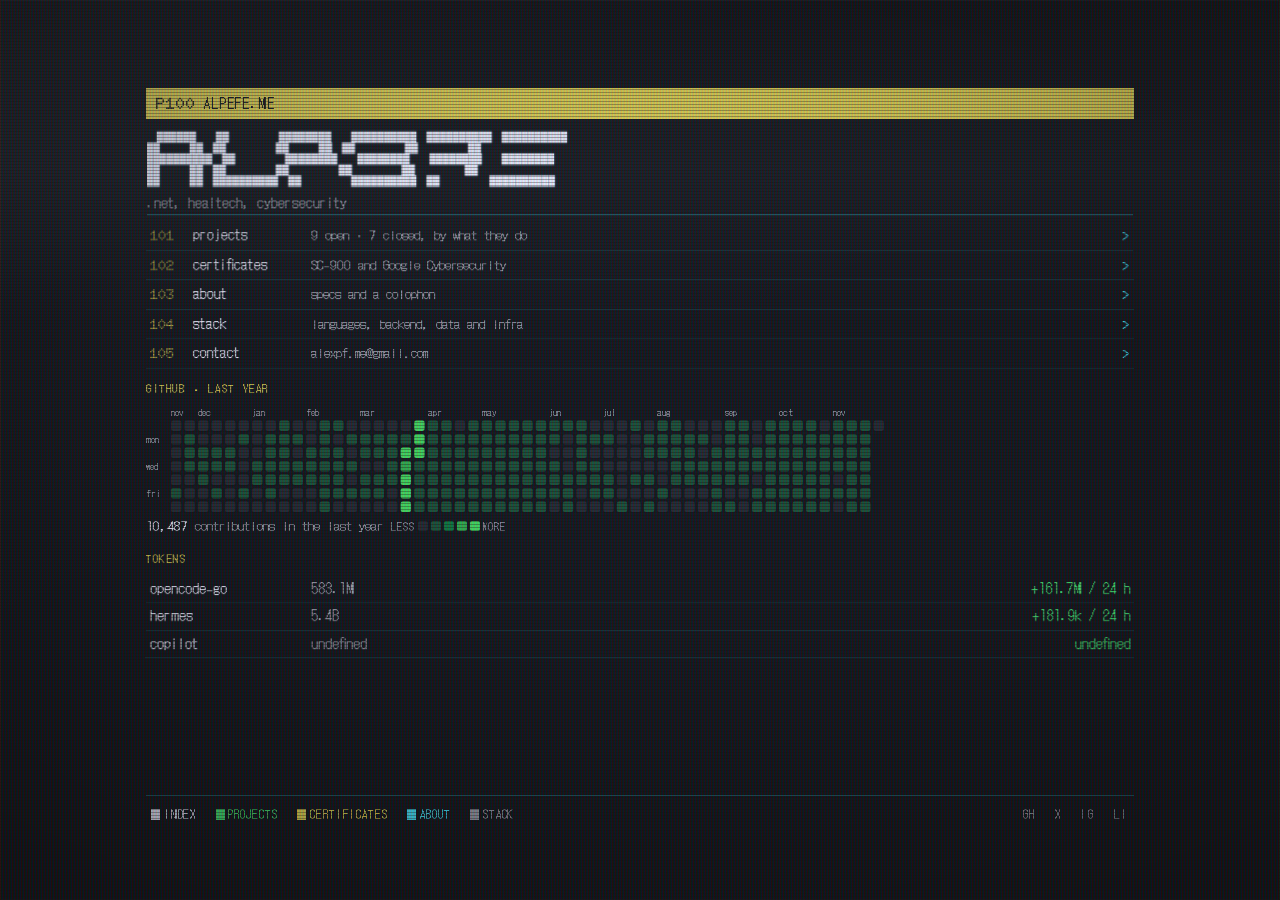
==== index.html @ 597a3659 "chore: refrescar contribuciones y fechas desde GitHub" ====
<!DOCTYPE html>
<html lang="en">
<head>
<meta charset="utf-8">
<meta name="viewport" content="width=device-width, initial-scale=1">
<title>alpefe — P100</title>
<meta name="description" content=".net, healtech, cybersecurity. Projects, certificates and contact on a teletext screen.">
<meta name="theme-color" content="#03050a">
<meta property="og:type" content="website">
<meta property="og:title" content="alpefe — Internet Person">
<meta property="og:description" content=".net, healtech, cybersecurity">
<meta property="og:url" content="https://alpefe.me/">
<link rel="canonical" href="https://alpefe.me/">
<link rel="icon" type="image/gif" href="favicon.gif">
<link rel="stylesheet" href="assets/site.css?v=8">
</head>
<body>
<a class="skip" href="#contenido">skip to content</a>

<!-- El cristal se comba de verdad: mapa de desplazamiento radial sobre la señal -->
<div class="tube">
  <div class="glass">
    <div class="warp">
      <div class="screen">
        <main class="tt" id="contenido">

          <h1 class="vh">alpefe — internet person</h1>

          <div class="tt-bar">
            <span class="pg">P100</span>
            <span class="nm">alpefe.me</span>
          </div>

          <div class="sig">
          <div class="tt-body">

            <pre class="logo" aria-label="alpefe" translate="no">  ██████    ██          ████████    ██████████  ██████████  ██████████
██      ██  ██          ██      ██  ██          ██          ██        
██████████  ██          ████████    ████████    ████████    ████████  
██      ██  ██          ██          ██          ██          ██        
██      ██  ██████████  ██          ██████████  ██          ██████████</pre>

            <p class="claim">.net, healtech, cybersecurity</p>

            <hr class="rule">

            <nav class="rows" aria-label="Site sections">
              <a class="row" href="projects/index.html">
                <span class="k">101</span><span class="n">projects</span>
                <span class="d">9 open · 7 closed, by what they do</span><span class="go">&gt;</span>
              </a>
              <a class="row" href="certs/index.html">
                <span class="k">102</span><span class="n">certificates</span>
                <span class="d">SC-900 and Google Cybersecurity</span><span class="go">&gt;</span>
              </a>
              <a class="row" href="about/index.html">
                <span class="k">103</span><span class="n">about</span>
                <span class="d">specs and a colophon</span><span class="go">&gt;</span>
              </a>
              <a class="row" href="stack/index.html">
                <span class="k">104</span><span class="n">stack</span>
                <span class="d">languages, backend, data and infra</span><span class="go">&gt;</span>
              </a>
              <a class="row" href="mailto:alexpf.me@gmail.com">
                <span class="k">105</span><span class="n">contact</span>
                <span class="d">alexpf.me@gmail.com</span><span class="go">&gt;</span>
              </a>
            </nav>

            <p class="tag">github · last year</p>
            <div class="contribs">
<!-- contribs:start -->
<svg viewBox="0 0 710 102" role="img" aria-label="10,487 contributions on GitHub in the last year">
<text class="m" x="24" y="10">nov</text>
<text class="m" x="50" y="10">dec</text>
<text class="m" x="102" y="10">jan</text>
<text class="m" x="154" y="10">feb</text>
<text class="m" x="206" y="10">mar</text>
<text class="m" x="271" y="10">apr</text>
<text class="m" x="323" y="10">may</text>
<text class="m" x="388" y="10">jun</text>
<text class="m" x="440" y="10">jul</text>
<text class="m" x="492" y="10">aug</text>
<text class="m" x="557" y="10">sep</text>
<text class="m" x="609" y="10">oct</text>
<text class="m" x="661" y="10">nov</text>
<text class="d" x="0" y="36">mon</text>
<text class="d" x="0" y="62">wed</text>
<text class="d" x="0" y="88">fri</text>
<rect x="24" y="14" width="10" height="10" rx="2" fill="#161b22"><title>nov 23, 2025: 0 contributions</title></rect>
<rect x="37" y="14" width="10" height="10" rx="2" fill="#161b22"><title>nov 30, 2025: 0 contributions</title></rect>
<rect x="50" y="14" width="10" height="10" rx="2" fill="#161b22"><title>dec 7, 2025: 0 contributions</title></rect>
<rect x="63" y="14" width="10" height="10" rx="2" fill="#161b22"><title>dec 14, 2025: 0 contributions</title></rect>
<rect x="76" y="14" width="10" height="10" rx="2" fill="#161b22"><title>dec 21, 2025: 0 contributions</title></rect>
<rect x="89" y="14" width="10" height="10" rx="2" fill="#161b22"><title>dec 28, 2025: 0 contributions</title></rect>
<rect x="102" y="14" width="10" height="10" rx="2" fill="#161b22"><title>jan 4, 2026: 0 contributions</title></rect>
<rect x="115" y="14" width="10" height="10" rx="2" fill="#161b22"><title>jan 11, 2026: 0 contributions</title></rect>
<rect x="128" y="14" width="10" height="10" rx="2" fill="#0e4429"><title>jan 18, 2026: 1 contribution</title></rect>
<rect x="141" y="14" width="10" height="10" rx="2" fill="#161b22"><title>jan 25, 2026: 0 contributions</title></rect>
<rect x="154" y="14" width="10" height="10" rx="2" fill="#161b22"><title>feb 1, 2026: 0 contributions</title></rect>
<rect x="167" y="14" width="10" height="10" rx="2" fill="#0e4429"><title>feb 8, 2026: 5 contributions</title></rect>
<rect x="180" y="14" width="10" height="10" rx="2" fill="#0e4429"><title>feb 15, 2026: 8 contributions</title></rect>
<rect x="193" y="14" width="10" height="10" rx="2" fill="#161b22"><title>feb 22, 2026: 0 contributions</title></rect>
<rect x="206" y="14" width="10" height="10" rx="2" fill="#161b22"><title>mar 1, 2026: 0 contributions</title></rect>
<rect x="219" y="14" width="10" height="10" rx="2" fill="#161b22"><title>mar 8, 2026: 0 contributions</title></rect>
<rect x="232" y="14" width="10" height="10" rx="2" fill="#161b22"><title>mar 15, 2026: 0 contributions</title></rect>
<rect x="245" y="14" width="10" height="10" rx="2" fill="#161b22"><title>mar 22, 2026: 0 contributions</title></rect>
<rect x="258" y="14" width="10" height="10" rx="2" fill="#39d353"><title>mar 29, 2026: 1,101 contributions</title></rect>
<rect x="271" y="14" width="10" height="10" rx="2" fill="#0e4429"><title>apr 5, 2026: 13 contributions</title></rect>
<rect x="284" y="14" width="10" height="10" rx="2" fill="#0e4429"><title>apr 12, 2026: 13 contributions</title></rect>
<rect x="297" y="14" width="10" height="10" rx="2" fill="#161b22"><title>apr 19, 2026: 0 contributions</title></rect>
<rect x="310" y="14" width="10" height="10" rx="2" fill="#0e4429"><title>apr 26, 2026: 13 contributions</title></rect>
<rect x="323" y="14" width="10" height="10" rx="2" fill="#0e4429"><title>may 3, 2026: 13 contributions</title></rect>
<rect x="336" y="14" width="10" height="10" rx="2" fill="#0e4429"><title>may 10, 2026: 13 contributions</title></rect>
<rect x="349" y="14" width="10" height="10" rx="2" fill="#0e4429"><title>may 17, 2026: 16 contributions</title></rect>
<rect x="362" y="14" width="10" height="10" rx="2" fill="#0e4429"><title>may 24, 2026: 12 contributions</title></rect>
<rect x="375" y="14" width="10" height="10" rx="2" fill="#0e4429"><title>may 31, 2026: 13 contributions</title></rect>
<rect x="388" y="14" width="10" height="10" rx="2" fill="#0e4429"><title>jun 7, 2026: 12 contributions</title></rect>
<rect x="401" y="14" width="10" height="10" rx="2" fill="#0e4429"><title>jun 14, 2026: 6 contributions</title></rect>
<rect x="414" y="14" width="10" height="10" rx="2" fill="#0e4429"><title>jun 21, 2026: 17 contributions</title></rect>
<rect x="427" y="14" width="10" height="10" rx="2" fill="#161b22"><title>jun 28, 2026: 0 contributions</title></rect>
<rect x="440" y="14" width="10" height="10" rx="2" fill="#161b22"><title>jul 5, 2026: 0 contributions</title></rect>
<rect x="453" y="14" width="10" height="10" rx="2" fill="#161b22"><title>jul 12, 2026: 0 contributions</title></rect>
<rect x="466" y="14" width="10" height="10" rx="2" fill="#0e4429"><title>jul 19, 2026: 3 contributions</title></rect>
<rect x="479" y="14" width="10" height="10" rx="2" fill="#161b22"><title>jul 26, 2026: 0 contributions</title></rect>
<rect x="492" y="14" width="10" height="10" rx="2" fill="#0e4429"><title>aug 2, 2026: 2 contributions</title></rect>
<rect x="505" y="14" width="10" height="10" rx="2" fill="#0e4429"><title>aug 9, 2026: 2 contributions</title></rect>
<rect x="518" y="14" width="10" height="10" rx="2" fill="#161b22"><title>aug 16, 2026: 0 contributions</title></rect>
<rect x="531" y="14" width="10" height="10" rx="2" fill="#161b22"><title>aug 23, 2026: 0 contributions</title></rect>
<rect x="544" y="14" width="10" height="10" rx="2" fill="#161b22"><title>aug 30, 2026: 0 contributions</title></rect>
<rect x="557" y="14" width="10" height="10" rx="2" fill="#0e4429"><title>sep 6, 2026: 17 contributions</title></rect>
<rect x="570" y="14" width="10" height="10" rx="2" fill="#0e4429"><title>sep 13, 2026: 1 contribution</title></rect>
<rect x="583" y="14" width="10" height="10" rx="2" fill="#161b22"><title>sep 20, 2026: 0 contributions</title></rect>
<rect x="596" y="14" width="10" height="10" rx="2" fill="#0e4429"><title>sep 27, 2026: 4 contributions</title></rect>
<rect x="609" y="14" width="10" height="10" rx="2" fill="#0e4429"><title>oct 4, 2026: 11 contributions</title></rect>
<rect x="622" y="14" width="10" height="10" rx="2" fill="#0e4429"><title>oct 11, 2026: 2 contributions</title></rect>
<rect x="635" y="14" width="10" height="10" rx="2" fill="#0e4429"><title>oct 18, 2026: 11 contributions</title></rect>
<rect x="648" y="14" width="10" height="10" rx="2" fill="#161b22"><title>oct 25, 2026: 0 contributions</title></rect>
<rect x="661" y="14" width="10" height="10" rx="2" fill="#0e4429"><title>nov 1, 2026: 8 contributions</title></rect>
<rect x="674" y="14" width="10" height="10" rx="2" fill="#0e4429"><title>nov 8, 2026: 2 contributions</title></rect>
<rect x="687" y="14" width="10" height="10" rx="2" fill="#0e4429"><title>nov 15, 2026: 36 contributions</title></rect>
<rect x="700" y="14" width="10" height="10" rx="2" fill="#161b22"><title>nov 22, 2026: 0 contributions</title></rect>
<rect x="24" y="27" width="10" height="10" rx="2" fill="#161b22"><title>nov 24, 2025: 0 contributions</title></rect>
<rect x="37" y="27" width="10" height="10" rx="2" fill="#0e4429"><title>dec 1, 2025: 6 contributions</title></rect>
<rect x="50" y="27" width="10" height="10" rx="2" fill="#161b22"><title>dec 8, 2025: 0 contributions</title></rect>
<rect x="63" y="27" width="10" height="10" rx="2" fill="#161b22"><title>dec 15, 2025: 0 contributions</title></rect>
<rect x="76" y="27" width="10" height="10" rx="2" fill="#161b22"><title>dec 22, 2025: 0 contributions</title></rect>
<rect x="89" y="27" width="10" height="10" rx="2" fill="#0e4429"><title>dec 29, 2025: 2 contributions</title></rect>
<rect x="102" y="27" width="10" height="10" rx="2" fill="#161b22"><title>jan 5, 2026: 0 contributions</title></rect>
<rect x="115" y="27" width="10" height="10" rx="2" fill="#0e4429"><title>jan 12, 2026: 3 contributions</title></rect>
<rect x="128" y="27" width="10" height="10" rx="2" fill="#0e4429"><title>jan 19, 2026: 2 contributions</title></rect>
<rect x="141" y="27" width="10" height="10" rx="2" fill="#0e4429"><title>jan 26, 2026: 3 contributions</title></rect>
<rect x="154" y="27" width="10" height="10" rx="2" fill="#161b22"><title>feb 2, 2026: 0 contributions</title></rect>
<rect x="167" y="27" width="10" height="10" rx="2" fill="#0e4429"><title>feb 9, 2026: 14 contributions</title></rect>
<rect x="180" y="27" width="10" height="10" rx="2" fill="#161b22"><title>feb 16, 2026: 0 contributions</title></rect>
<rect x="193" y="27" width="10" height="10" rx="2" fill="#0e4429"><title>feb 23, 2026: 8 contributions</title></rect>
<rect x="206" y="27" width="10" height="10" rx="2" fill="#0e4429"><title>mar 2, 2026: 3 contributions</title></rect>
<rect x="219" y="27" width="10" height="10" rx="2" fill="#0e4429"><title>mar 9, 2026: 3 contributions</title></rect>
<rect x="232" y="27" width="10" height="10" rx="2" fill="#0e4429"><title>mar 16, 2026: 1 contribution</title></rect>
<rect x="245" y="27" width="10" height="10" rx="2" fill="#0e4429"><title>mar 23, 2026: 20 contributions</title></rect>
<rect x="258" y="27" width="10" height="10" rx="2" fill="#39d353"><title>mar 30, 2026: 1,063 contributions</title></rect>
<rect x="271" y="27" width="10" height="10" rx="2" fill="#0e4429"><title>apr 6, 2026: 12 contributions</title></rect>
<rect x="284" y="27" width="10" height="10" rx="2" fill="#0e4429"><title>apr 13, 2026: 20 contributions</title></rect>
<rect x="297" y="27" width="10" height="10" rx="2" fill="#0e4429"><title>apr 20, 2026: 19 contributions</title></rect>
<rect x="310" y="27" width="10" height="10" rx="2" fill="#0e4429"><title>apr 27, 2026: 18 contributions</title></rect>
<rect x="323" y="27" width="10" height="10" rx="2" fill="#0e4429"><title>may 4, 2026: 27 contributions</title></rect>
<rect x="336" y="27" width="10" height="10" rx="2" fill="#0e4429"><title>may 11, 2026: 15 contributions</title></rect>
<rect x="349" y="27" width="10" height="10" rx="2" fill="#0e4429"><title>may 18, 2026: 24 contributions</title></rect>
<rect x="362" y="27" width="10" height="10" rx="2" fill="#0e4429"><title>may 25, 2026: 17 contributions</title></rect>
<rect x="375" y="27" width="10" height="10" rx="2" fill="#0e4429"><title>jun 1, 2026: 17 contributions</title></rect>
<rect x="388" y="27" width="10" height="10" rx="2" fill="#0e4429"><title>jun 8, 2026: 13 contributions</title></rect>
<rect x="401" y="27" width="10" height="10" rx="2" fill="#161b22"><title>jun 15, 2026: 0 contributions</title></rect>
<rect x="414" y="27" width="10" height="10" rx="2" fill="#0e4429"><title>jun 22, 2026: 19 contributions</title></rect>
<rect x="427" y="27" width="10" height="10" rx="2" fill="#0e4429"><title>jun 29, 2026: 3 contributions</title></rect>
<rect x="440" y="27" width="10" height="10" rx="2" fill="#0e4429"><title>jul 6, 2026: 1 contribution</title></rect>
<rect x="453" y="27" width="10" height="10" rx="2" fill="#161b22"><title>jul 13, 2026: 0 contributions</title></rect>
<rect x="466" y="27" width="10" height="10" rx="2" fill="#161b22"><title>jul 20, 2026: 0 contributions</title></rect>
<rect x="479" y="27" width="10" height="10" rx="2" fill="#0e4429"><title>jul 27, 2026: 2 contributions</title></rect>
<rect x="492" y="27" width="10" height="10" rx="2" fill="#0e4429"><title>aug 3, 2026: 6 contributions</title></rect>
<rect x="505" y="27" width="10" height="10" rx="2" fill="#0e4429"><title>aug 10, 2026: 10 contributions</title></rect>
<rect x="518" y="27" width="10" height="10" rx="2" fill="#0e4429"><title>aug 17, 2026: 2 contributions</title></rect>
<rect x="531" y="27" width="10" height="10" rx="2" fill="#0e4429"><title>aug 24, 2026: 9 contributions</title></rect>
<rect x="544" y="27" width="10" height="10" rx="2" fill="#161b22"><title>aug 31, 2026: 0 contributions</title></rect>
<rect x="557" y="27" width="10" height="10" rx="2" fill="#0e4429"><title>sep 7, 2026: 10 contributions</title></rect>
<rect x="570" y="27" width="10" height="10" rx="2" fill="#0e4429"><title>sep 14, 2026: 35 contributions</title></rect>
<rect x="583" y="27" width="10" height="10" rx="2" fill="#161b22"><title>sep 21, 2026: 0 contributions</title></rect>
<rect x="596" y="27" width="10" height="10" rx="2" fill="#0e4429"><title>sep 28, 2026: 15 contributions</title></rect>
<rect x="609" y="27" width="10" height="10" rx="2" fill="#0e4429"><title>oct 5, 2026: 27 contributions</title></rect>
<rect x="622" y="27" width="10" height="10" rx="2" fill="#0e4429"><title>oct 12, 2026: 1 contribution</title></rect>
<rect x="635" y="27" width="10" height="10" rx="2" fill="#0e4429"><title>oct 19, 2026: 31 contributions</title></rect>
<rect x="648" y="27" width="10" height="10" rx="2" fill="#0e4429"><title>oct 26, 2026: 12 contributions</title></rect>
<rect x="661" y="27" width="10" height="10" rx="2" fill="#0e4429"><title>nov 2, 2026: 24 contributions</title></rect>
<rect x="674" y="27" width="10" height="10" rx="2" fill="#0e4429"><title>nov 9, 2026: 16 contributions</title></rect>
<rect x="687" y="27" width="10" height="10" rx="2" fill="#0e4429"><title>nov 16, 2026: 15 contributions</title></rect>
<rect x="24" y="40" width="10" height="10" rx="2" fill="#161b22"><title>nov 25, 2025: 0 contributions</title></rect>
<rect x="37" y="40" width="10" height="10" rx="2" fill="#0e4429"><title>dec 2, 2025: 2 contributions</title></rect>
<rect x="50" y="40" width="10" height="10" rx="2" fill="#0e4429"><title>dec 9, 2025: 15 contributions</title></rect>
<rect x="63" y="40" width="10" height="10" rx="2" fill="#0e4429"><title>dec 16, 2025: 2 contributions</title></rect>
<rect x="76" y="40" width="10" height="10" rx="2" fill="#0e4429"><title>dec 23, 2025: 1 contribution</title></rect>
<rect x="89" y="40" width="10" height="10" rx="2" fill="#161b22"><title>dec 30, 2025: 0 contributions</title></rect>
<rect x="102" y="40" width="10" height="10" rx="2" fill="#161b22"><title>jan 6, 2026: 0 contributions</title></rect>
<rect x="115" y="40" width="10" height="10" rx="2" fill="#0e4429"><title>jan 13, 2026: 5 contributions</title></rect>
<rect x="128" y="40" width="10" height="10" rx="2" fill="#0e4429"><title>jan 20, 2026: 4 contributions</title></rect>
<rect x="141" y="40" width="10" height="10" rx="2" fill="#161b22"><title>jan 27, 2026: 0 contributions</title></rect>
<rect x="154" y="40" width="10" height="10" rx="2" fill="#0e4429"><title>feb 3, 2026: 2 contributions</title></rect>
<rect x="167" y="40" width="10" height="10" rx="2" fill="#0e4429"><title>feb 10, 2026: 5 contributions</title></rect>
<rect x="180" y="40" width="10" height="10" rx="2" fill="#0e4429"><title>feb 17, 2026: 5 contributions</title></rect>
<rect x="193" y="40" width="10" height="10" rx="2" fill="#161b22"><title>feb 24, 2026: 0 contributions</title></rect>
<rect x="206" y="40" width="10" height="10" rx="2" fill="#0e4429"><title>mar 3, 2026: 3 contributions</title></rect>
<rect x="219" y="40" width="10" height="10" rx="2" fill="#0e4429"><title>mar 10, 2026: 9 contributions</title></rect>
<rect x="232" y="40" width="10" height="10" rx="2" fill="#0e4429"><title>mar 17, 2026: 16 contributions</title></rect>
<rect x="245" y="40" width="10" height="10" rx="2" fill="#39d353"><title>mar 24, 2026: 995 contributions</title></rect>
<rect x="258" y="40" width="10" height="10" rx="2" fill="#39d353"><title>mar 31, 2026: 866 contributions</title></rect>
<rect x="271" y="40" width="10" height="10" rx="2" fill="#0e4429"><title>apr 7, 2026: 5 contributions</title></rect>
<rect x="284" y="40" width="10" height="10" rx="2" fill="#0e4429"><title>apr 14, 2026: 13 contributions</title></rect>
<rect x="297" y="40" width="10" height="10" rx="2" fill="#0e4429"><title>apr 21, 2026: 30 contributions</title></rect>
<rect x="310" y="40" width="10" height="10" rx="2" fill="#0e4429"><title>apr 28, 2026: 26 contributions</title></rect>
<rect x="323" y="40" width="10" height="10" rx="2" fill="#0e4429"><title>may 5, 2026: 13 contributions</title></rect>
<rect x="336" y="40" width="10" height="10" rx="2" fill="#0e4429"><title>may 12, 2026: 13 contributions</title></rect>
<rect x="349" y="40" width="10" height="10" rx="2" fill="#0e4429"><title>may 19, 2026: 17 contributions</title></rect>
<rect x="362" y="40" width="10" height="10" rx="2" fill="#0e4429"><title>may 26, 2026: 15 contributions</title></rect>
<rect x="375" y="40" width="10" height="10" rx="2" fill="#0e4429"><title>jun 2, 2026: 12 contributions</title></rect>
<rect x="388" y="40" width="10" height="10" rx="2" fill="#161b22"><title>jun 9, 2026: 0 contributions</title></rect>
<rect x="401" y="40" width="10" height="10" rx="2" fill="#161b22"><title>jun 16, 2026: 0 contributions</title></rect>
<rect x="414" y="40" width="10" height="10" rx="2" fill="#0e4429"><title>jun 23, 2026: 44 contributions</title></rect>
<rect x="427" y="40" width="10" height="10" rx="2" fill="#161b22"><title>jun 30, 2026: 0 contributions</title></rect>
<rect x="440" y="40" width="10" height="10" rx="2" fill="#161b22"><title>jul 7, 2026: 0 contributions</title></rect>
<rect x="453" y="40" width="10" height="10" rx="2" fill="#161b22"><title>jul 14, 2026: 0 contributions</title></rect>
<rect x="466" y="40" width="10" height="10" rx="2" fill="#161b22"><title>jul 21, 2026: 0 contributions</title></rect>
<rect x="479" y="40" width="10" height="10" rx="2" fill="#0e4429"><title>jul 28, 2026: 4 contributions</title></rect>
<rect x="492" y="40" width="10" height="10" rx="2" fill="#0e4429"><title>aug 4, 2026: 8 contributions</title></rect>
<rect x="505" y="40" width="10" height="10" rx="2" fill="#0e4429"><title>aug 11, 2026: 2 contributions</title></rect>
<rect x="518" y="40" width="10" height="10" rx="2" fill="#0e4429"><title>aug 18, 2026: 1 contribution</title></rect>
<rect x="531" y="40" width="10" height="10" rx="2" fill="#161b22"><title>aug 25, 2026: 0 contributions</title></rect>
<rect x="544" y="40" width="10" height="10" rx="2" fill="#0e4429"><title>sep 1, 2026: 11 contributions</title></rect>
<rect x="557" y="40" width="10" height="10" rx="2" fill="#0e4429"><title>sep 8, 2026: 12 contributions</title></rect>
<rect x="570" y="40" width="10" height="10" rx="2" fill="#0e4429"><title>sep 15, 2026: 13 contributions</title></rect>
<rect x="583" y="40" width="10" height="10" rx="2" fill="#0e4429"><title>sep 22, 2026: 13 contributions</title></rect>
<rect x="596" y="40" width="10" height="10" rx="2" fill="#0e4429"><title>sep 29, 2026: 29 contributions</title></rect>
<rect x="609" y="40" width="10" height="10" rx="2" fill="#0e4429"><title>oct 6, 2026: 13 contributions</title></rect>
<rect x="622" y="40" width="10" height="10" rx="2" fill="#0e4429"><title>oct 13, 2026: 11 contributions</title></rect>
<rect x="635" y="40" width="10" height="10" rx="2" fill="#0e4429"><title>oct 20, 2026: 19 contributions</title></rect>
<rect x="648" y="40" width="10" height="10" rx="2" fill="#0e4429"><title>oct 27, 2026: 3 contributions</title></rect>
<rect x="661" y="40" width="10" height="10" rx="2" fill="#0e4429"><title>nov 3, 2026: 3 contributions</title></rect>
<rect x="674" y="40" width="10" height="10" rx="2" fill="#0e4429"><title>nov 10, 2026: 11 contributions</title></rect>
<rect x="687" y="40" width="10" height="10" rx="2" fill="#0e4429"><title>nov 17, 2026: 27 contributions</title></rect>
<rect x="24" y="53" width="10" height="10" rx="2" fill="#161b22"><title>nov 26, 2025: 0 contributions</title></rect>
<rect x="37" y="53" width="10" height="10" rx="2" fill="#0e4429"><title>dec 3, 2025: 1 contribution</title></rect>
<rect x="50" y="53" width="10" height="10" rx="2" fill="#0e4429"><title>dec 10, 2025: 4 contributions</title></rect>
<rect x="63" y="53" width="10" height="10" rx="2" fill="#0e4429"><title>dec 17, 2025: 1 contribution</title></rect>
<rect x="76" y="53" width="10" height="10" rx="2" fill="#0e4429"><title>dec 24, 2025: 2 contributions</title></rect>
<rect x="89" y="53" width="10" height="10" rx="2" fill="#161b22"><title>dec 31, 2025: 0 contributions</title></rect>
<rect x="102" y="53" width="10" height="10" rx="2" fill="#0e4429"><title>jan 7, 2026: 2 contributions</title></rect>
<rect x="115" y="53" width="10" height="10" rx="2" fill="#0e4429"><title>jan 14, 2026: 2 contributions</title></rect>
<rect x="128" y="53" width="10" height="10" rx="2" fill="#0e4429"><title>jan 21, 2026: 6 contributions</title></rect>
<rect x="141" y="53" width="10" height="10" rx="2" fill="#0e4429"><title>jan 28, 2026: 1 contribution</title></rect>
<rect x="154" y="53" width="10" height="10" rx="2" fill="#0e4429"><title>feb 4, 2026: 4 contributions</title></rect>
<rect x="167" y="53" width="10" height="10" rx="2" fill="#0e4429"><title>feb 11, 2026: 3 contributions</title></rect>
<rect x="180" y="53" width="10" height="10" rx="2" fill="#0e4429"><title>feb 18, 2026: 2 contributions</title></rect>
<rect x="193" y="53" width="10" height="10" rx="2" fill="#0e4429"><title>feb 25, 2026: 9 contributions</title></rect>
<rect x="206" y="53" width="10" height="10" rx="2" fill="#161b22"><title>mar 4, 2026: 0 contributions</title></rect>
<rect x="219" y="53" width="10" height="10" rx="2" fill="#161b22"><title>mar 11, 2026: 0 contributions</title></rect>
<rect x="232" y="53" width="10" height="10" rx="2" fill="#0e4429"><title>mar 18, 2026: 4 contributions</title></rect>
<rect x="245" y="53" width="10" height="10" rx="2" fill="#26a641"><title>mar 25, 2026: 815 contributions</title></rect>
<rect x="258" y="53" width="10" height="10" rx="2" fill="#0e4429"><title>apr 1, 2026: 18 contributions</title></rect>
<rect x="271" y="53" width="10" height="10" rx="2" fill="#0e4429"><title>apr 8, 2026: 22 contributions</title></rect>
<rect x="284" y="53" width="10" height="10" rx="2" fill="#0e4429"><title>apr 15, 2026: 13 contributions</title></rect>
<rect x="297" y="53" width="10" height="10" rx="2" fill="#0e4429"><title>apr 22, 2026: 13 contributions</title></rect>
<rect x="310" y="53" width="10" height="10" rx="2" fill="#0e4429"><title>apr 29, 2026: 6 contributions</title></rect>
<rect x="323" y="53" width="10" height="10" rx="2" fill="#0e4429"><title>may 6, 2026: 8 contributions</title></rect>
<rect x="336" y="53" width="10" height="10" rx="2" fill="#0e4429"><title>may 13, 2026: 13 contributions</title></rect>
<rect x="349" y="53" width="10" height="10" rx="2" fill="#0e4429"><title>may 20, 2026: 6 contributions</title></rect>
<rect x="362" y="53" width="10" height="10" rx="2" fill="#0e4429"><title>may 27, 2026: 3 contributions</title></rect>
<rect x="375" y="53" width="10" height="10" rx="2" fill="#0e4429"><title>jun 3, 2026: 12 contributions</title></rect>
<rect x="388" y="53" width="10" height="10" rx="2" fill="#0e4429"><title>jun 10, 2026: 2 contributions</title></rect>
<rect x="401" y="53" width="10" height="10" rx="2" fill="#161b22"><title>jun 17, 2026: 0 contributions</title></rect>
<rect x="414" y="53" width="10" height="10" rx="2" fill="#0e4429"><title>jun 24, 2026: 27 contributions</title></rect>
<rect x="427" y="53" width="10" height="10" rx="2" fill="#0e4429"><title>jul 1, 2026: 1 contribution</title></rect>
<rect x="440" y="53" width="10" height="10" rx="2" fill="#161b22"><title>jul 8, 2026: 0 contributions</title></rect>
<rect x="453" y="53" width="10" height="10" rx="2" fill="#161b22"><title>jul 15, 2026: 0 contributions</title></rect>
<rect x="466" y="53" width="10" height="10" rx="2" fill="#161b22"><title>jul 22, 2026: 0 contributions</title></rect>
<rect x="479" y="53" width="10" height="10" rx="2" fill="#161b22"><title>jul 29, 2026: 0 contributions</title></rect>
<rect x="492" y="53" width="10" height="10" rx="2" fill="#161b22"><title>aug 5, 2026: 0 contributions</title></rect>
<rect x="505" y="53" width="10" height="10" rx="2" fill="#0e4429"><title>aug 12, 2026: 7 contributions</title></rect>
<rect x="518" y="53" width="10" height="10" rx="2" fill="#0e4429"><title>aug 19, 2026: 1 contribution</title></rect>
<rect x="531" y="53" width="10" height="10" rx="2" fill="#0e4429"><title>aug 26, 2026: 4 contributions</title></rect>
<rect x="544" y="53" width="10" height="10" rx="2" fill="#0e4429"><title>sep 2, 2026: 2 contributions</title></rect>
<rect x="557" y="53" width="10" height="10" rx="2" fill="#0e4429"><title>sep 9, 2026: 8 contributions</title></rect>
<rect x="570" y="53" width="10" height="10" rx="2" fill="#0e4429"><title>sep 16, 2026: 4 contributions</title></rect>
<rect x="583" y="53" width="10" height="10" rx="2" fill="#0e4429"><title>sep 23, 2026: 13 contributions</title></rect>
<rect x="596" y="53" width="10" height="10" rx="2" fill="#0e4429"><title>sep 30, 2026: 12 contributions</title></rect>
<rect x="609" y="53" width="10" height="10" rx="2" fill="#0e4429"><title>oct 7, 2026: 6 contributions</title></rect>
<rect x="622" y="53" width="10" height="10" rx="2" fill="#0e4429"><title>oct 14, 2026: 8 contributions</title></rect>
<rect x="635" y="53" width="10" height="10" rx="2" fill="#0e4429"><title>oct 21, 2026: 20 contributions</title></rect>
<rect x="648" y="53" width="10" height="10" rx="2" fill="#0e4429"><title>oct 28, 2026: 33 contributions</title></rect>
<rect x="661" y="53" width="10" height="10" rx="2" fill="#0e4429"><title>nov 4, 2026: 6 contributions</title></rect>
<rect x="674" y="53" width="10" height="10" rx="2" fill="#0e4429"><title>nov 11, 2026: 10 contributions</title></rect>
<rect x="687" y="53" width="10" height="10" rx="2" fill="#0e4429"><title>nov 18, 2026: 19 contributions</title></rect>
<rect x="24" y="66" width="10" height="10" rx="2" fill="#161b22"><title>nov 27, 2025: 0 contributions</title></rect>
<rect x="37" y="66" width="10" height="10" rx="2" fill="#161b22"><title>dec 4, 2025: 0 contributions</title></rect>
<rect x="50" y="66" width="10" height="10" rx="2" fill="#0e4429"><title>dec 11, 2025: 15 contributions</title></rect>
<rect x="63" y="66" width="10" height="10" rx="2" fill="#161b22"><title>dec 18, 2025: 0 contributions</title></rect>
<rect x="76" y="66" width="10" height="10" rx="2" fill="#161b22"><title>dec 25, 2025: 0 contributions</title></rect>
<rect x="89" y="66" width="10" height="10" rx="2" fill="#161b22"><title>jan 1, 2026: 0 contributions</title></rect>
<rect x="102" y="66" width="10" height="10" rx="2" fill="#0e4429"><title>jan 8, 2026: 4 contributions</title></rect>
<rect x="115" y="66" width="10" height="10" rx="2" fill="#0e4429"><title>jan 15, 2026: 5 contributions</title></rect>
<rect x="128" y="66" width="10" height="10" rx="2" fill="#0e4429"><title>jan 22, 2026: 5 contributions</title></rect>
<rect x="141" y="66" width="10" height="10" rx="2" fill="#0e4429"><title>jan 29, 2026: 4 contributions</title></rect>
<rect x="154" y="66" width="10" height="10" rx="2" fill="#0e4429"><title>feb 5, 2026: 4 contributions</title></rect>
<rect x="167" y="66" width="10" height="10" rx="2" fill="#0e4429"><title>feb 12, 2026: 3 contributions</title></rect>
<rect x="180" y="66" width="10" height="10" rx="2" fill="#0e4429"><title>feb 19, 2026: 2 contributions</title></rect>
<rect x="193" y="66" width="10" height="10" rx="2" fill="#161b22"><title>feb 26, 2026: 0 contributions</title></rect>
<rect x="206" y="66" width="10" height="10" rx="2" fill="#0e4429"><title>mar 5, 2026: 4 contributions</title></rect>
<rect x="219" y="66" width="10" height="10" rx="2" fill="#0e4429"><title>mar 12, 2026: 2 contributions</title></rect>
<rect x="232" y="66" width="10" height="10" rx="2" fill="#0e4429"><title>mar 19, 2026: 4 contributions</title></rect>
<rect x="245" y="66" width="10" height="10" rx="2" fill="#39d353"><title>mar 26, 2026: 952 contributions</title></rect>
<rect x="258" y="66" width="10" height="10" rx="2" fill="#0e4429"><title>apr 2, 2026: 15 contributions</title></rect>
<rect x="271" y="66" width="10" height="10" rx="2" fill="#0e4429"><title>apr 9, 2026: 15 contributions</title></rect>
<rect x="284" y="66" width="10" height="10" rx="2" fill="#0e4429"><title>apr 16, 2026: 11 contributions</title></rect>
<rect x="297" y="66" width="10" height="10" rx="2" fill="#0e4429"><title>apr 23, 2026: 21 contributions</title></rect>
<rect x="310" y="66" width="10" height="10" rx="2" fill="#0e4429"><title>apr 30, 2026: 13 contributions</title></rect>
<rect x="323" y="66" width="10" height="10" rx="2" fill="#0e4429"><title>may 7, 2026: 18 contributions</title></rect>
<rect x="336" y="66" width="10" height="10" rx="2" fill="#0e4429"><title>may 14, 2026: 19 contributions</title></rect>
<rect x="349" y="66" width="10" height="10" rx="2" fill="#0e4429"><title>may 21, 2026: 7 contributions</title></rect>
<rect x="362" y="66" width="10" height="10" rx="2" fill="#0e4429"><title>may 28, 2026: 11 contributions</title></rect>
<rect x="375" y="66" width="10" height="10" rx="2" fill="#0e4429"><title>jun 4, 2026: 14 contributions</title></rect>
<rect x="388" y="66" width="10" height="10" rx="2" fill="#0e4429"><title>jun 11, 2026: 3 contributions</title></rect>
<rect x="401" y="66" width="10" height="10" rx="2" fill="#0e4429"><title>jun 18, 2026: 4 contributions</title></rect>
<rect x="414" y="66" width="10" height="10" rx="2" fill="#0e4429"><title>jun 25, 2026: 5 contributions</title></rect>
<rect x="427" y="66" width="10" height="10" rx="2" fill="#0e4429"><title>jul 2, 2026: 7 contributions</title></rect>
<rect x="440" y="66" width="10" height="10" rx="2" fill="#0e4429"><title>jul 9, 2026: 3 contributions</title></rect>
<rect x="453" y="66" width="10" height="10" rx="2" fill="#161b22"><title>jul 16, 2026: 0 contributions</title></rect>
<rect x="466" y="66" width="10" height="10" rx="2" fill="#0e4429"><title>jul 23, 2026: 2 contributions</title></rect>
<rect x="479" y="66" width="10" height="10" rx="2" fill="#0e4429"><title>jul 30, 2026: 2 contributions</title></rect>
<rect x="492" y="66" width="10" height="10" rx="2" fill="#161b22"><title>aug 6, 2026: 0 contributions</title></rect>
<rect x="505" y="66" width="10" height="10" rx="2" fill="#0e4429"><title>aug 13, 2026: 2 contributions</title></rect>
<rect x="518" y="66" width="10" height="10" rx="2" fill="#0e4429"><title>aug 20, 2026: 3 contributions</title></rect>
<rect x="531" y="66" width="10" height="10" rx="2" fill="#0e4429"><title>aug 27, 2026: 1 contribution</title></rect>
<rect x="544" y="66" width="10" height="10" rx="2" fill="#0e4429"><title>sep 3, 2026: 4 contributions</title></rect>
<rect x="557" y="66" width="10" height="10" rx="2" fill="#0e4429"><title>sep 10, 2026: 7 contributions</title></rect>
<rect x="570" y="66" width="10" height="10" rx="2" fill="#0e4429"><title>sep 17, 2026: 4 contributions</title></rect>
<rect x="583" y="66" width="10" height="10" rx="2" fill="#161b22"><title>sep 24, 2026: 0 contributions</title></rect>
<rect x="596" y="66" width="10" height="10" rx="2" fill="#0e4429"><title>oct 1, 2026: 8 contributions</title></rect>
<rect x="609" y="66" width="10" height="10" rx="2" fill="#0e4429"><title>oct 8, 2026: 19 contributions</title></rect>
<rect x="622" y="66" width="10" height="10" rx="2" fill="#0e4429"><title>oct 15, 2026: 41 contributions</title></rect>
<rect x="635" y="66" width="10" height="10" rx="2" fill="#0e4429"><title>oct 22, 2026: 18 contributions</title></rect>
<rect x="648" y="66" width="10" height="10" rx="2" fill="#0e4429"><title>oct 29, 2026: 58 contributions</title></rect>
<rect x="661" y="66" width="10" height="10" rx="2" fill="#161b22"><title>nov 5, 2026: 0 contributions</title></rect>
<rect x="674" y="66" width="10" height="10" rx="2" fill="#0e4429"><title>nov 12, 2026: 14 contributions</title></rect>
<rect x="687" y="66" width="10" height="10" rx="2" fill="#0e4429"><title>nov 19, 2026: 9 contributions</title></rect>
<rect x="24" y="79" width="10" height="10" rx="2" fill="#0e4429"><title>nov 28, 2025: 2 contributions</title></rect>
<rect x="37" y="79" width="10" height="10" rx="2" fill="#161b22"><title>dec 5, 2025: 0 contributions</title></rect>
<rect x="50" y="79" width="10" height="10" rx="2" fill="#161b22"><title>dec 12, 2025: 0 contributions</title></rect>
<rect x="63" y="79" width="10" height="10" rx="2" fill="#0e4429"><title>dec 19, 2025: 4 contributions</title></rect>
<rect x="76" y="79" width="10" height="10" rx="2" fill="#161b22"><title>dec 26, 2025: 0 contributions</title></rect>
<rect x="89" y="79" width="10" height="10" rx="2" fill="#0e4429"><title>jan 2, 2026: 2 contributions</title></rect>
<rect x="102" y="79" width="10" height="10" rx="2" fill="#161b22"><title>jan 9, 2026: 0 contributions</title></rect>
<rect x="115" y="79" width="10" height="10" rx="2" fill="#0e4429"><title>jan 16, 2026: 13 contributions</title></rect>
<rect x="128" y="79" width="10" height="10" rx="2" fill="#161b22"><title>jan 23, 2026: 0 contributions</title></rect>
<rect x="141" y="79" width="10" height="10" rx="2" fill="#161b22"><title>jan 30, 2026: 0 contributions</title></rect>
<rect x="154" y="79" width="10" height="10" rx="2" fill="#161b22"><title>feb 6, 2026: 0 contributions</title></rect>
<rect x="167" y="79" width="10" height="10" rx="2" fill="#0e4429"><title>feb 13, 2026: 1 contribution</title></rect>
<rect x="180" y="79" width="10" height="10" rx="2" fill="#0e4429"><title>feb 20, 2026: 3 contributions</title></rect>
<rect x="193" y="79" width="10" height="10" rx="2" fill="#0e4429"><title>feb 27, 2026: 6 contributions</title></rect>
<rect x="206" y="79" width="10" height="10" rx="2" fill="#0e4429"><title>mar 6, 2026: 3 contributions</title></rect>
<rect x="219" y="79" width="10" height="10" rx="2" fill="#0e4429"><title>mar 13, 2026: 3 contributions</title></rect>
<rect x="232" y="79" width="10" height="10" rx="2" fill="#161b22"><title>mar 20, 2026: 0 contributions</title></rect>
<rect x="245" y="79" width="10" height="10" rx="2" fill="#39d353"><title>mar 27, 2026: 1,007 contributions</title></rect>
<rect x="258" y="79" width="10" height="10" rx="2" fill="#0e4429"><title>apr 3, 2026: 13 contributions</title></rect>
<rect x="271" y="79" width="10" height="10" rx="2" fill="#0e4429"><title>apr 10, 2026: 31 contributions</title></rect>
<rect x="284" y="79" width="10" height="10" rx="2" fill="#0e4429"><title>apr 17, 2026: 15 contributions</title></rect>
<rect x="297" y="79" width="10" height="10" rx="2" fill="#0e4429"><title>apr 24, 2026: 13 contributions</title></rect>
<rect x="310" y="79" width="10" height="10" rx="2" fill="#0e4429"><title>may 1, 2026: 2 contributions</title></rect>
<rect x="323" y="79" width="10" height="10" rx="2" fill="#0e4429"><title>may 8, 2026: 24 contributions</title></rect>
<rect x="336" y="79" width="10" height="10" rx="2" fill="#0e4429"><title>may 15, 2026: 26 contributions</title></rect>
<rect x="349" y="79" width="10" height="10" rx="2" fill="#0e4429"><title>may 22, 2026: 15 contributions</title></rect>
<rect x="362" y="79" width="10" height="10" rx="2" fill="#0e4429"><title>may 29, 2026: 8 contributions</title></rect>
<rect x="375" y="79" width="10" height="10" rx="2" fill="#0e4429"><title>jun 5, 2026: 12 contributions</title></rect>
<rect x="388" y="79" width="10" height="10" rx="2" fill="#0e4429"><title>jun 12, 2026: 2 contributions</title></rect>
<rect x="401" y="79" width="10" height="10" rx="2" fill="#0e4429"><title>jun 19, 2026: 79 contributions</title></rect>
<rect x="414" y="79" width="10" height="10" rx="2" fill="#161b22"><title>jun 26, 2026: 0 contributions</title></rect>
<rect x="427" y="79" width="10" height="10" rx="2" fill="#0e4429"><title>jul 3, 2026: 2 contributions</title></rect>
<rect x="440" y="79" width="10" height="10" rx="2" fill="#0e4429"><title>jul 10, 2026: 1 contribution</title></rect>
<rect x="453" y="79" width="10" height="10" rx="2" fill="#161b22"><title>jul 17, 2026: 0 contributions</title></rect>
<rect x="466" y="79" width="10" height="10" rx="2" fill="#161b22"><title>jul 24, 2026: 0 contributions</title></rect>
<rect x="479" y="79" width="10" height="10" rx="2" fill="#161b22"><title>jul 31, 2026: 0 contributions</title></rect>
<rect x="492" y="79" width="10" height="10" rx="2" fill="#0e4429"><title>aug 7, 2026: 4 contributions</title></rect>
<rect x="505" y="79" width="10" height="10" rx="2" fill="#161b22"><title>aug 14, 2026: 0 contributions</title></rect>
<rect x="518" y="79" width="10" height="10" rx="2" fill="#161b22"><title>aug 21, 2026: 0 contributions</title></rect>
<rect x="531" y="79" width="10" height="10" rx="2" fill="#161b22"><title>aug 28, 2026: 0 contributions</title></rect>
<rect x="544" y="79" width="10" height="10" rx="2" fill="#0e4429"><title>sep 4, 2026: 21 contributions</title></rect>
<rect x="557" y="79" width="10" height="10" rx="2" fill="#161b22"><title>sep 11, 2026: 0 contributions</title></rect>
<rect x="570" y="79" width="10" height="10" rx="2" fill="#161b22"><title>sep 18, 2026: 0 contributions</title></rect>
<rect x="583" y="79" width="10" height="10" rx="2" fill="#0e4429"><title>sep 25, 2026: 2 contributions</title></rect>
<rect x="596" y="79" width="10" height="10" rx="2" fill="#0e4429"><title>oct 2, 2026: 17 contributions</title></rect>
<rect x="609" y="79" width="10" height="10" rx="2" fill="#0e4429"><title>oct 9, 2026: 9 contributions</title></rect>
<rect x="622" y="79" width="10" height="10" rx="2" fill="#0e4429"><title>oct 16, 2026: 18 contributions</title></rect>
<rect x="635" y="79" width="10" height="10" rx="2" fill="#0e4429"><title>oct 23, 2026: 11 contributions</title></rect>
<rect x="648" y="79" width="10" height="10" rx="2" fill="#0e4429"><title>oct 30, 2026: 21 contributions</title></rect>
<rect x="661" y="79" width="10" height="10" rx="2" fill="#0e4429"><title>nov 6, 2026: 2 contributions</title></rect>
<rect x="674" y="79" width="10" height="10" rx="2" fill="#0e4429"><title>nov 13, 2026: 19 contributions</title></rect>
<rect x="687" y="79" width="10" height="10" rx="2" fill="#0e4429"><title>nov 20, 2026: 10 contributions</title></rect>
<rect x="24" y="92" width="10" height="10" rx="2" fill="#161b22"><title>nov 29, 2025: 0 contributions</title></rect>
<rect x="37" y="92" width="10" height="10" rx="2" fill="#161b22"><title>dec 6, 2025: 0 contributions</title></rect>
<rect x="50" y="92" width="10" height="10" rx="2" fill="#161b22"><title>dec 13, 2025: 0 contributions</title></rect>
<rect x="63" y="92" width="10" height="10" rx="2" fill="#161b22"><title>dec 20, 2025: 0 contributions</title></rect>
<rect x="76" y="92" width="10" height="10" rx="2" fill="#161b22"><title>dec 27, 2025: 0 contributions</title></rect>
<rect x="89" y="92" width="10" height="10" rx="2" fill="#161b22"><title>jan 3, 2026: 0 contributions</title></rect>
<rect x="102" y="92" width="10" height="10" rx="2" fill="#161b22"><title>jan 10, 2026: 0 contributions</title></rect>
<rect x="115" y="92" width="10" height="10" rx="2" fill="#161b22"><title>jan 17, 2026: 0 contributions</title></rect>
<rect x="128" y="92" width="10" height="10" rx="2" fill="#161b22"><title>jan 24, 2026: 0 contributions</title></rect>
<rect x="141" y="92" width="10" height="10" rx="2" fill="#161b22"><title>jan 31, 2026: 0 contributions</title></rect>
<rect x="154" y="92" width="10" height="10" rx="2" fill="#161b22"><title>feb 7, 2026: 0 contributions</title></rect>
<rect x="167" y="92" width="10" height="10" rx="2" fill="#0e4429"><title>feb 14, 2026: 3 contributions</title></rect>
<rect x="180" y="92" width="10" height="10" rx="2" fill="#161b22"><title>feb 21, 2026: 0 contributions</title></rect>
<rect x="193" y="92" width="10" height="10" rx="2" fill="#161b22"><title>feb 28, 2026: 0 contributions</title></rect>
<rect x="206" y="92" width="10" height="10" rx="2" fill="#161b22"><title>mar 7, 2026: 0 contributions</title></rect>
<rect x="219" y="92" width="10" height="10" rx="2" fill="#161b22"><title>mar 14, 2026: 0 contributions</title></rect>
<rect x="232" y="92" width="10" height="10" rx="2" fill="#161b22"><title>mar 21, 2026: 0 contributions</title></rect>
<rect x="245" y="92" width="10" height="10" rx="2" fill="#39d353"><title>mar 28, 2026: 1,075 contributions</title></rect>
<rect x="258" y="92" width="10" height="10" rx="2" fill="#0e4429"><title>apr 4, 2026: 13 contributions</title></rect>
<rect x="271" y="92" width="10" height="10" rx="2" fill="#0e4429"><title>apr 11, 2026: 56 contributions</title></rect>
<rect x="284" y="92" width="10" height="10" rx="2" fill="#0e4429"><title>apr 18, 2026: 7 contributions</title></rect>
<rect x="297" y="92" width="10" height="10" rx="2" fill="#0e4429"><title>apr 25, 2026: 13 contributions</title></rect>
<rect x="310" y="92" width="10" height="10" rx="2" fill="#0e4429"><title>may 2, 2026: 13 contributions</title></rect>
<rect x="323" y="92" width="10" height="10" rx="2" fill="#0e4429"><title>may 9, 2026: 13 contributions</title></rect>
<rect x="336" y="92" width="10" height="10" rx="2" fill="#0e4429"><title>may 16, 2026: 17 contributions</title></rect>
<rect x="349" y="92" width="10" height="10" rx="2" fill="#0e4429"><title>may 23, 2026: 13 contributions</title></rect>
<rect x="362" y="92" width="10" height="10" rx="2" fill="#0e4429"><title>may 30, 2026: 12 contributions</title></rect>
<rect x="375" y="92" width="10" height="10" rx="2" fill="#0e4429"><title>jun 6, 2026: 12 contributions</title></rect>
<rect x="388" y="92" width="10" height="10" rx="2" fill="#161b22"><title>jun 13, 2026: 0 contributions</title></rect>
<rect x="401" y="92" width="10" height="10" rx="2" fill="#0e4429"><title>jun 20, 2026: 25 contributions</title></rect>
<rect x="414" y="92" width="10" height="10" rx="2" fill="#161b22"><title>jun 27, 2026: 0 contributions</title></rect>
<rect x="427" y="92" width="10" height="10" rx="2" fill="#161b22"><title>jul 4, 2026: 0 contributions</title></rect>
<rect x="440" y="92" width="10" height="10" rx="2" fill="#161b22"><title>jul 11, 2026: 0 contributions</title></rect>
<rect x="453" y="92" width="10" height="10" rx="2" fill="#0e4429"><title>jul 18, 2026: 1 contribution</title></rect>
<rect x="466" y="92" width="10" height="10" rx="2" fill="#161b22"><title>jul 25, 2026: 0 contributions</title></rect>
<rect x="479" y="92" width="10" height="10" rx="2" fill="#0e4429"><title>aug 1, 2026: 9 contributions</title></rect>
<rect x="492" y="92" width="10" height="10" rx="2" fill="#161b22"><title>aug 8, 2026: 0 contributions</title></rect>
<rect x="505" y="92" width="10" height="10" rx="2" fill="#161b22"><title>aug 15, 2026: 0 contributions</title></rect>
<rect x="518" y="92" width="10" height="10" rx="2" fill="#161b22"><title>aug 22, 2026: 0 contributions</title></rect>
<rect x="531" y="92" width="10" height="10" rx="2" fill="#161b22"><title>aug 29, 2026: 0 contributions</title></rect>
<rect x="544" y="92" width="10" height="10" rx="2" fill="#0e4429"><title>sep 5, 2026: 10 contributions</title></rect>
<rect x="557" y="92" width="10" height="10" rx="2" fill="#0e4429"><title>sep 12, 2026: 9 contributions</title></rect>
<rect x="570" y="92" width="10" height="10" rx="2" fill="#161b22"><title>sep 19, 2026: 0 contributions</title></rect>
<rect x="583" y="92" width="10" height="10" rx="2" fill="#0e4429"><title>sep 26, 2026: 5 contributions</title></rect>
<rect x="596" y="92" width="10" height="10" rx="2" fill="#0e4429"><title>oct 3, 2026: 1 contribution</title></rect>
<rect x="609" y="92" width="10" height="10" rx="2" fill="#0e4429"><title>oct 10, 2026: 1 contribution</title></rect>
<rect x="622" y="92" width="10" height="10" rx="2" fill="#0e4429"><title>oct 17, 2026: 23 contributions</title></rect>
<rect x="635" y="92" width="10" height="10" rx="2" fill="#0e4429"><title>oct 24, 2026: 1 contribution</title></rect>
<rect x="648" y="92" width="10" height="10" rx="2" fill="#0e4429"><title>oct 31, 2026: 16 contributions</title></rect>
<rect x="661" y="92" width="10" height="10" rx="2" fill="#161b22"><title>nov 7, 2026: 0 contributions</title></rect>
<rect x="674" y="92" width="10" height="10" rx="2" fill="#0e4429"><title>nov 14, 2026: 1 contribution</title></rect>
<rect x="687" y="92" width="10" height="10" rx="2" fill="#0e4429"><title>nov 21, 2026: 1 contribution</title></rect>
</svg>
<p class="total"><b>10,487</b> contributions in the last year<span class="legend">less <i style="background:#161b22"></i><i style="background:#0e4429"></i><i style="background:#006d32"></i><i style="background:#26a641"></i><i style="background:#39d353"></i> more</span></p>
<!-- contribs:end -->
            </div>

            <p class="tag">tokens</p>
            <div class="toks">
<!-- tokens:start -->
<!-- tok:oc-go:start --><li><span class="p">opencode-go</span><span class="n">583.1M</span><span class="d">+161.7M / 24 h</span></li><!-- tok:oc-go:end -->
<!-- tok:hermes:start --><li><span class="p">hermes</span><span class="n">5.4B</span><span class="d">+181.9k / 24 h</span></li><!-- tok:hermes:end -->
<!-- tok:copilot:start --><li><span class="p">copilot</span><span class="n">undefined</span><span class="d">undefined</span></li><!-- tok:copilot:end -->
<!-- tokens:end -->
            </div>


          </div>

          </div>
          <nav class="tt-keys" aria-label="Site map">
            <a class="k1" href="index.html" aria-current="page"><i aria-hidden="true"></i>index</a>
            <a class="k2" href="projects/index.html"><i aria-hidden="true"></i>projects</a>
            <a class="k3" href="certs/index.html"><i aria-hidden="true"></i>certificates</a>
            <a class="k4" href="about/index.html"><i aria-hidden="true"></i>about</a>
            <a class="k5" href="stack/index.html"><i aria-hidden="true"></i>stack</a>
            <span class="socials">
              <a href="https://github.com/AlPeFe" rel="me" aria-label="github">gh</a>
              <a href="https://x.com/alpefe_me" rel="me" aria-label="x">x</a>
              <a href="https://www.instagram.com/alpefe.exe" rel="me" aria-label="instagram">ig</a>
              <a href="https://www.linkedin.com/in/alex-p%C3%A9rez-ferreira-a790b0236/" rel="me" aria-label="linkedin">li</a>
            </span>
          </nav>

        </main>
      </div>
    </div>
    <div class="crt" aria-hidden="true"></div>
    <div class="bloom" aria-hidden="true"></div>
    <div class="channel" aria-hidden="true"></div>
  </div>
</div>
</body>
</html>
---- assets/site.css ----
/* ==========================================================================
   alpefe.me — tubo de fósforo
   El tubo ES la ventana: el cristal ocupa toda la página y el contenido vive
   en una columna estrecha en el centro. Rejilla de apertura, scanlines y
   curvatura calculada por encima. Sin JavaScript. Sin peticiones a terceros.
   ========================================================================== */

@font-face{
  font-family:'Doto';
  src:url('fonts/doto-latin.woff2') format('woff2');
  font-weight:100 900;font-style:normal;font-display:swap;
}
@font-face{
  font-family:'DotGothic16';
  src:url('fonts/dotgothic16-latin.woff2') format('woff2');
  font-weight:400;font-style:normal;font-display:swap;
}

/* ————— los ocho del teletexto, ninguno puro ————— */
:root{
  --glass:#04060b;         /* fósforo negro, azulado, nunca #000 */
  --ink:#eef0ff;           /* blanco de fósforo, nunca #fff */
  --yellow:#e8d84a;
  --cyan:#3ce8ff;
  --green:#3ce86a;
  --red:#ff5442;
  --magenta:#ff58c8;
  --blue:#3c6cff;          /* sólo relleno: como texto no llega a AA */
  --dim:rgba(238,240,255,.62);
  --rule:rgba(60,232,255,.38);
  --hair:rgba(60,232,255,.13);

  --mono:'DotGothic16',ui-monospace,'Courier New',monospace;
  --display:'Doto',ui-monospace,'Courier New',monospace;

  --fs:14px;               /* tamaño fijo en escritorio */
  --lh:1.4;
  --col:118ch;             /* la columna: el contenido es pequeño, la pantalla no */
  --edge:44px;
}

*,*::before,*::after{box-sizing:border-box}
html{-webkit-text-size-adjust:100%}
body{
  margin:0;min-height:100dvh;
  background:var(--glass);color:var(--ink);
  font-family:var(--mono);font-size:var(--fs);line-height:var(--lh);
  caret-color:var(--cyan);
}
.defs{position:absolute;width:0;height:0;overflow:hidden}
:focus-visible{outline:2px solid var(--cyan);outline-offset:2px}
::selection{background:var(--cyan);color:var(--glass)}
a{color:var(--cyan)}
hr,.rule{border:0;border-top:1px solid var(--rule);margin:0}

/* ————— el tubo es la ventana ————— */
.tube{position:relative;min-height:100dvh}
.glass{
  position:relative;height:100dvh;overflow:hidden;background:var(--glass);
  box-shadow:inset 0 0 0 1px rgba(255,255,255,.045);
  display:flex;flex-direction:column;
}

/* la señal se comba: desplazamiento radial sobre el mapa, sin JavaScript.
   El filtro va en la COLUMNA, no en la página entera: el desplazamiento es
   radial y el centro de la pantalla no comba nada. */
.warp{
  position:relative;width:100%;height:100%;display:flex;flex-direction:column;
}
/* Sin animación de transform aquí: un transform animado en un ANCESTRO de un
   elemento filtrado duplica el render (fantasmas). El encendido se va al cristal. */

.screen{
  position:relative;flex:1;min-height:0;
  display:flex;align-items:center;justify-content:center;
  padding:var(--edge);
}
@keyframes vhold{
  0%,95.4%{transform:translateY(0)}
  95.6%{transform:translateY(1px)}
  96.2%{transform:translateY(-1px)}
  96.8%,100%{transform:translateY(0)}
}

/* ————— el cristal por encima: rejilla de apertura, scanlines, viñeta ————— */
.crt,.bloom{position:fixed;inset:0;pointer-events:none}
.bloom{
  z-index:2;
  background:
    radial-gradient(112% 88% at 50% 46%, rgba(0,0,0,0) 30%, rgba(0,0,0,.34) 62%, rgba(0,0,0,.72) 86%, rgba(0,0,0,.97) 100%),
    radial-gradient(150% 120% at 50% 50%, rgba(120,190,255,.035) 0%, rgba(0,0,0,0) 45%),
    linear-gradient(158deg, rgba(190,220,255,.06) 0%, rgba(190,220,255,.014) 22%, rgba(0,0,0,0) 46%);
}
.bloom::after{                   /* la banda que sube: retrazo vertical */
  content:'';position:absolute;left:0;right:0;height:36%;
  background:linear-gradient(180deg,rgba(255,255,255,0) 0%,rgba(190,225,255,.04) 52%,rgba(255,255,255,0) 100%);
  animation:roll 13s linear infinite;
}
@keyframes roll{from{transform:translateY(-170%)}to{transform:translateY(370%)}}
.crt{
  z-index:3;
  animation:vhold 7s steps(1,end) infinite;   /* el jitter va en el cristal: la señal no se re-rasteriza */
  background-image:
    repeating-linear-gradient(90deg,
      rgba(255,70,60,.14) 0 1px,
      rgba(70,255,140,.1) 1px 2px,
      rgba(80,120,255,.14) 2px 3px),
    repeating-linear-gradient(0deg,
      rgba(0,0,0,.32) 0 1px,
      rgba(0,0,0,0) 1px 3px);
}

/* ————— cambio de canal —————
   Al entrar en otra página: el golpe de electrones contra el vidrio, la nieve
   saltando, la banda de sincronismo subiendo y la señal temblando medio segundo. */
.channel{
  position:fixed;inset:0;z-index:5;pointer-events:none;
  opacity:0;mix-blend-mode:screen;
  background-image:url("data:image/svg+xml,%3Csvg xmlns='http://www.w3.org/2000/svg' width='160' height='160'%3E%3Cfilter id='n'%3E%3CfeTurbulence type='fractalNoise' baseFrequency='0.9' numOctaves='2' stitchTiles='stitch'/%3E%3C/filter%3E%3Crect width='160' height='160' filter='url(%23n)' opacity='0.6'/%3E%3C/svg%3E");
  background-size:160px 160px;
  animation:channel-snow .66s steps(1,end) both;
}
@keyframes channel-snow{
  0%  {opacity:.92;background-position:0 0}
  7%  {opacity:.88;background-position:44% 12%}
  15% {opacity:.8; background-position:-28% 36%}
  24% {opacity:.62;background-position:16% -20%}
  34% {opacity:.46;background-position:-46% 8%}
  46% {opacity:.3; background-position:24% 26%}
  60% {opacity:.16;background-position:-12% -8%}
  76% {opacity:.05;background-position:8% 12%}
  100%{opacity:0; background-position:0 0}
}
.channel::before{                 /* la banda de sincronismo que recorre la pantalla */
  content:'';position:absolute;left:0;right:0;height:14%;
  background:linear-gradient(180deg,rgba(255,255,255,0) 0%,rgba(205,240,255,.6) 50%,rgba(255,255,255,0) 100%);
  animation:channel-band .66s cubic-bezier(.25,.9,.25,1) both;
}
@keyframes channel-band{
  0%  {transform:translateY(-30%);opacity:0}
  8%  {transform:translateY(6%);  opacity:1}
  30% {transform:translateY(52%); opacity:.75}
  55% {transform:translateY(96%); opacity:.4}
  78% {transform:translateY(128%);opacity:.15}
  100%{transform:translateY(150%);opacity:0}
}
/* la señal tiembla: es el golpe de electrones, no un fundido */
.warp{animation:channel-wobble .66s steps(2,end) both}
@keyframes channel-wobble{
  0%  {transform:translate(-7px,2px)  skewX(1.6deg); filter:brightness(2.6) contrast(.7)}
  10% {transform:translate(6px,-3px)  skewX(-1.3deg);filter:brightness(2.1) contrast(.8)}
  22% {transform:translate(-4px,2px)  skewX(.9deg);  filter:brightness(1.7)}
  36% {transform:translate(3px,-1px)  skewX(-.6deg); filter:brightness(1.4)}
  52% {transform:translate(-2px,1px)  skewX(.35deg); filter:brightness(1.2)}
  68% {transform:translate(1px,0)     skewX(-.18deg);filter:brightness(1.08)}
  84% {transform:translate(0,0)       skewX(.06deg); filter:brightness(1.02)}
  100%{transform:none;filter:none}
}

/* ————— la página de teletexto ————— */
.tt{
  /* el marco: mismo tamaño y misma proporción en todas las páginas y en
     cualquier pantalla — 1024×768 como mucho, 4:3 exacto siempre (el ancho
     manda y la proporción deriva el alto; así no entra en 4K ni se sale de
     ventanas bajas). Barra y teclas fijas: quien se desplaza es .sig. */
  width:min(1024px, 100%, calc((100dvh - var(--edge) * 2) * 4 / 3));
  aspect-ratio:4 / 3;
  overflow:hidden;
  display:flex;flex-direction:column;gap:.4em;
  padding:1.6em 2.6ch 0;   /* sin padding inferior: lo lleva la fila de teclas */
}
.sig::-webkit-scrollbar{width:8px}
.sig::-webkit-scrollbar-track{background:transparent}
.sig::-webkit-scrollbar-thumb{background:rgba(60,232,255,.35)}
/* Sin filtro de desplazamiento: un filtro pinta el dibujo desplazado pero deja la
   caja de clic quieta, y encima duplica el render al recortarlo. La curvatura vive
   en el cristal (viñeta, rejilla, fósforo) y aquí en un trapecio mínimo, que sí
   mueve la caja de clic porque es un transform. */
.sig{
  /* la zona interna: ocupa todo lo que dejan barra y teclas y es la ÚNICA
     que se desplaza; la barra y las teclas no se mueven nunca. */
  flex:1;min-height:0;overflow-y:auto;overscroll-behavior:contain;
  display:flex;flex-direction:column;gap:.4em;
  transform:perspective(1600px) rotateX(.45deg);
  transform-origin:50% 50%;
}

.tt-bar{
  display:flex;align-items:center;gap:1ch;
  background:var(--yellow);color:var(--glass);
  padding:.3em .7em;text-transform:uppercase;letter-spacing:.06em;text-shadow:none;
}
.tt-bar .pg{font-family:var(--display);font-weight:900;font-size:1.15em;letter-spacing:0}
.tt-bar .nm{flex:1}

.tt-body{display:flex;flex-direction:column;gap:.1em;min-height:0}

.logo{
  font-family:var(--mono);font-size:.78em;line-height:1;
  margin:.45em 0 .35em;color:var(--ink);
  text-shadow:0 0 3px rgba(120,200,255,.3);
}
.claim{color:var(--dim);margin:.2em 0 0}
.tt-h{margin:.5em 0 .1em;font-size:1.45em;font-weight:400;letter-spacing:.16em;text-transform:uppercase;color:var(--yellow)}

/* filas: clave, nombre, dato, flecha */
.rows{margin:.4em 0 0;display:flex;flex-direction:column}
.row{
  display:grid;grid-template-columns:5ch minmax(12ch,16ch) 1fr 2ch;
  gap:0 1ch;align-items:baseline;
  padding:.28em .5ch;text-decoration:none;color:var(--ink);
  border-bottom:1px solid var(--hair);
}
.row .k{font-family:var(--display);font-weight:700;color:var(--yellow)}
.row .d{color:var(--dim);font-size:.94em}
.row .go{color:var(--cyan);text-align:right}
.row:hover,.row:focus-visible{background:var(--cyan);color:var(--glass);text-shadow:none}
.row:hover .k,.row:hover .n,.row:hover .d,.row:hover .go{color:var(--glass)}
.row.here{background:rgba(60,232,255,.16)}
.row.here .k{color:var(--cyan)}

/* ————— contribuciones: el grafo del perfil de GitHub, mismo tamaño y colores ————— */
.contribs{margin:.4em 0 0}
.contribs svg{display:block;width:100%;max-width:738px;height:auto}
.contribs text{fill:var(--dim);font-family:var(--mono);font-size:9px}
.contribs .total{color:var(--dim);font-size:.94em;margin:.4em 0 .2em}
.contribs .total b{color:var(--ink);font-weight:400}
.legend{display:inline-flex;align-items:center;gap:3px;margin-left:1.5ch;
  font-size:.82em;text-transform:uppercase;letter-spacing:.1em}
.legend i{width:10px;height:10px;border-radius:2px;display:inline-block}

/* tokens: misma retícula bandeada que el resto de listas */
.toks{margin:.4em 0 0;display:flex;flex-direction:column}
.toks li{
  display:grid;grid-template-columns:minmax(14ch,22ch) 1fr auto;
  gap:0 1ch;align-items:baseline;padding:.26em .5ch;
  border-bottom:1px solid var(--hair);
}
.toks .p{color:var(--ink)}
.toks .n{color:var(--dim)}
.toks .d{color:var(--green);text-align:right}

.tag{text-transform:uppercase;letter-spacing:.14em;font-size:.82em;color:var(--yellow);margin:.9em 0 .2em}

/* ————— pie: las cuatro teclas y, a la derecha, las puertas sociales ————— */
.tt-keys{
  /* fija en el borde inferior del marco sin trucos: .sig (flex:1) absorbe el
     espacio libre y la empuja hasta abajo; el scroll ocurre dentro de .sig. */
  display:flex;align-items:center;gap:1.6ch;flex-wrap:wrap;
  padding:.45em 0 .6em;border-top:1px solid rgba(60,232,255,.28);
  font-size:.86em;text-transform:uppercase;letter-spacing:.08em;
}
.tt-keys a{display:inline-flex;align-items:center;gap:.6ch;text-decoration:none;color:var(--dim);padding:.35em .8ch}
.tt-keys i{width:1.5ch;height:.9em;display:inline-block;background:currentColor}
.tt-keys .k1{color:var(--red)} .tt-keys .k2{color:var(--green)}
.tt-keys .k3{color:var(--yellow)} .tt-keys .k4{color:var(--cyan)}
.tt-keys a:hover{color:var(--ink)}
.tt-keys a[aria-current]{color:var(--ink)}
.tt-keys a[aria-current] i{background:var(--ink)}
.socials{margin-left:auto;display:flex;align-items:center;gap:1.4ch;letter-spacing:.12em}
.socials a{color:var(--dim);padding:.35em .9ch}
.socials a:hover{color:var(--ink);background:var(--cyan);color:var(--glass);text-shadow:none}

/* ————— certificados ————— */
.cert{
  display:flex;flex-wrap:wrap;align-items:baseline;gap:.1em 1.8ch;
  margin:0;padding:.5em .5ch;
  border-bottom:1px solid var(--hair);
  font-weight:400;font-size:1.05em;color:var(--ink);
  text-transform:uppercase;letter-spacing:.06em;line-height:1.35;
}
.cert .iss{color:var(--yellow);font-size:.82em;letter-spacing:.1em;margin-left:auto}
.cert dl{margin:0;display:flex;flex-direction:column}
.cert dl div{display:grid;grid-template-columns:11ch 1fr;gap:0 1ch;padding:.2em 0}
.cert dt{color:var(--cyan);font-size:.85em;text-transform:uppercase;letter-spacing:.08em}
.cert dd{margin:0;color:var(--dim);font-size:.94em}
.slot{
  margin:.4em 0 0;border:1px dashed rgba(255,84,66,.55);
  color:var(--red);font-size:.85em;text-transform:uppercase;letter-spacing:.1em;
  padding:.5em .8ch;text-align:center;
}

/* tecla de modboard: un keycap gordo que aún no lleva a ningún sitio */
.modkey{
  display:inline-block;margin:.7em 0 0;padding:.55em 1.8ch .45em;
  border:1px solid var(--rule);border-bottom:3px solid var(--rule);border-radius:4px;
  background:rgba(60,232,255,.06);color:var(--cyan);text-decoration:none;
  text-transform:uppercase;letter-spacing:.18em;font-size:.9em;
}
.modkey:hover{background:var(--cyan);color:var(--glass);border-color:var(--cyan);text-shadow:none}
.modkey:active{transform:translateY(2px);border-bottom-width:1px}

/* ————— sobre mí ————— */
.two-col{display:grid;grid-template-columns:1.15fr .85fr;gap:.2em 2.4ch;margin-top:.5em}
.two-col h2,.two-col h3{margin:.6em 0 .2em;font-weight:400;font-size:.86em;letter-spacing:.16em;
  text-transform:uppercase;color:var(--yellow)}
.two-col p{margin:0 0 .5em;color:var(--dim)}
.two-col p b{color:var(--ink);font-weight:400}
.spec div{display:grid;grid-template-columns:11ch 1fr;gap:0 1ch;
  padding:.24em 0;border-bottom:1px solid var(--hair)}
.spec dt{color:var(--cyan);font-size:.85em;text-transform:uppercase;letter-spacing:.08em}
.spec dd{margin:0;color:var(--dim);font-size:.94em}

/* ————— tablas de proyectos ————— */
.tbl{width:100%;border-collapse:collapse;margin:.3em 0 0;font-size:.95em}
.tbl caption{text-align:left;color:var(--yellow);text-transform:uppercase;letter-spacing:.14em;
  font-size:.86em;padding:.7em 0 .25em}
.tbl th{text-align:left;font-weight:400;color:var(--cyan);font-size:.8em;
  text-transform:uppercase;letter-spacing:.12em;
  border-bottom:1px solid var(--rule);padding:0 1ch .2em 0}
.tbl td{padding:.3em 1ch .3em 0;border-bottom:1px solid var(--hair);
  color:var(--dim);vertical-align:top}
.tbl .nm{width:20ch;color:var(--ink)}
.tbl .nm a{color:var(--ink);text-decoration:none}
.tbl .nm a:hover{background:var(--cyan);color:var(--glass);text-shadow:none}
.tbl .st{width:8ch;text-transform:uppercase;font-size:.82em;color:var(--green);letter-spacing:.06em}
.tbl .st.closed{color:var(--red)}
.tbl .up{width:8ch;font-family:var(--display);font-weight:700;color:var(--cyan);font-size:.95em}

/* ————— adaptación ————— */
@media (max-width:820px){
  :root{
    --fs:clamp(12px,1.15vw,15px);
    --edge:clamp(14px,3.6vmin,26px);
    --col:100%;
  }
  .glass{height:auto;min-height:100dvh}
  .warp{height:auto;display:block}
  .screen{display:block}
  .tt{width:auto;height:auto;aspect-ratio:auto;max-width:100%;overflow:visible;padding:1em 1ch}
  .sig{flex:none;overflow:visible}
  .crt{background-image:
    repeating-linear-gradient(0deg,rgba(0,0,0,.3) 0 1px,rgba(0,0,0,0) 1px 3px)}
  .sig{transform:perspective(1200px) rotateX(.3deg)}
  .row,.log li{grid-template-columns:1fr;gap:0}
  .row{padding:.45em .5ch}
  .row .d,.row .go{text-align:left}
  .row .go{display:none}
  .toks li{grid-template-columns:1fr;gap:0;padding:.5em .5ch}
  .toks .d{text-align:left}
  .cert,.two-col{grid-template-columns:1fr}
  .socials{margin-left:0;width:100%}
  .tbl .nm{width:auto}
  .tbl thead{position:absolute;width:1px;height:1px;overflow:hidden;clip-path:inset(50%)}
  .tbl tr{display:block;padding:.5em 0;border-bottom:1px solid var(--hair)}
  .tbl td{display:block;border:0;padding:0;width:auto}
  .tbl .nm{font-size:1.05em;margin-bottom:.15em}
}

@media (prefers-reduced-motion:reduce){
  *{animation:none !important;transition:none !important}
  .bloom::after{display:none}
  .channel{display:none}
  .warp{transform:none;filter:none}
}

/* ————— sólo para lectores de pantalla ————— */
.vh{position:absolute;width:1px;height:1px;margin:-1px;padding:0;overflow:hidden;clip-path:inset(50%);white-space:nowrap}
.skip{position:absolute;left:-9999px;top:0;z-index:9;background:var(--yellow);color:var(--glass);padding:.5em 1em}
.skip:focus{left:8px;top:8px}
.led{display:none}
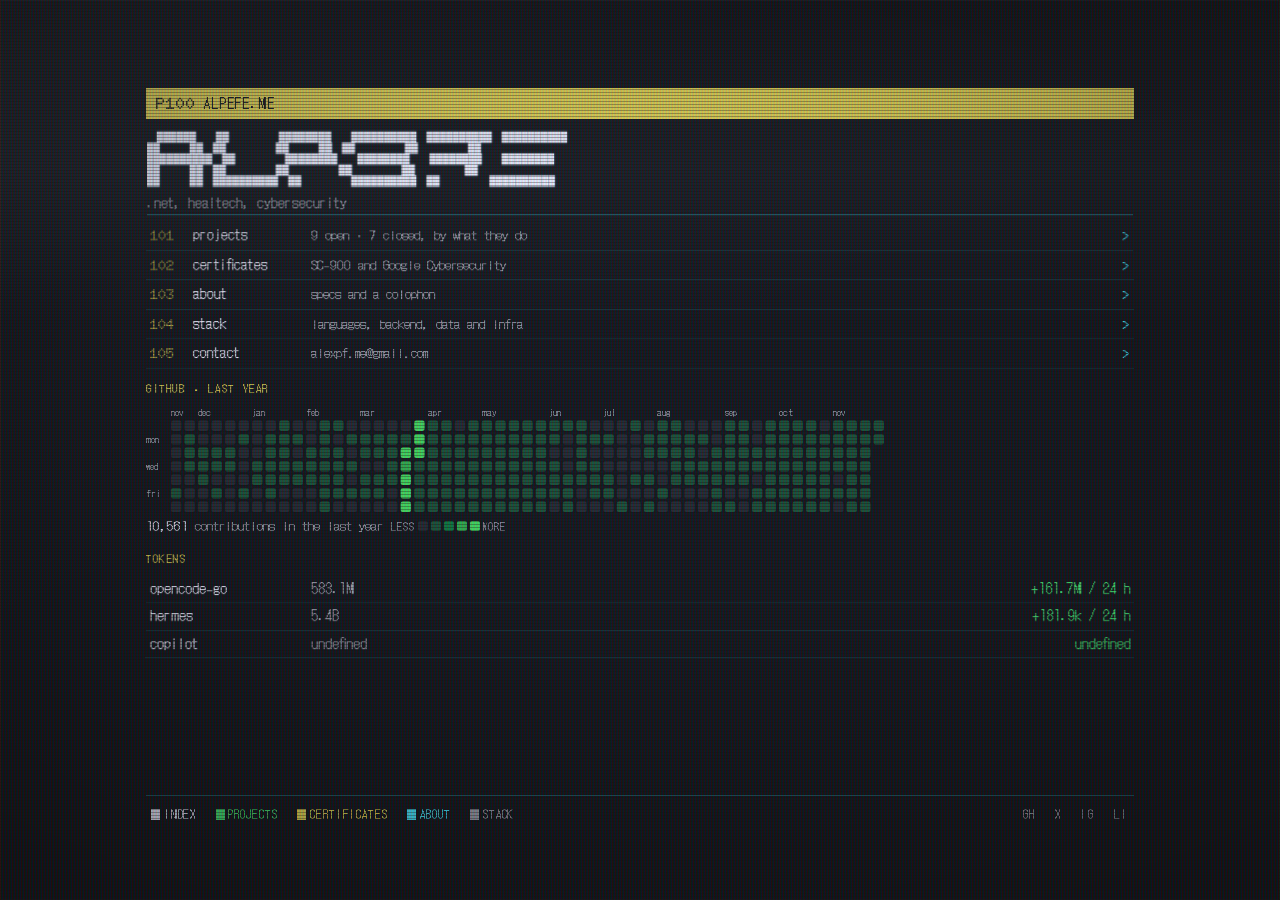
==== commit 74a0f680: "chore: refrescar contribuciones y fechas desde GitHub" ====
--- a/index.html
+++ b/index.html
@@ -70,7 +70,7 @@
             <p class="tag">github · last year</p>
             <div class="contribs">
 <!-- contribs:start -->
-<svg viewBox="0 0 710 102" role="img" aria-label="10,487 contributions on GitHub in the last year">
+<svg viewBox="0 0 710 102" role="img" aria-label="10,561 contributions on GitHub in the last year">
 <text class="m" x="24" y="10">nov</text>
 <text class="m" x="50" y="10">dec</text>
 <text class="m" x="102" y="10">jan</text>
@@ -139,7 +139,7 @@
 <rect x="661" y="14" width="10" height="10" rx="2" fill="#0e4429"><title>nov 1, 2026: 8 contributions</title></rect>
 <rect x="674" y="14" width="10" height="10" rx="2" fill="#0e4429"><title>nov 8, 2026: 2 contributions</title></rect>
 <rect x="687" y="14" width="10" height="10" rx="2" fill="#0e4429"><title>nov 15, 2026: 36 contributions</title></rect>
-<rect x="700" y="14" width="10" height="10" rx="2" fill="#161b22"><title>nov 22, 2026: 0 contributions</title></rect>
+<rect x="700" y="14" width="10" height="10" rx="2" fill="#0e4429"><title>nov 22, 2026: 10 contributions</title></rect>
 <rect x="24" y="27" width="10" height="10" rx="2" fill="#161b22"><title>nov 24, 2025: 0 contributions</title></rect>
 <rect x="37" y="27" width="10" height="10" rx="2" fill="#0e4429"><title>dec 1, 2025: 6 contributions</title></rect>
 <rect x="50" y="27" width="10" height="10" rx="2" fill="#161b22"><title>dec 8, 2025: 0 contributions</title></rect>
@@ -192,6 +192,7 @@
 <rect x="661" y="27" width="10" height="10" rx="2" fill="#0e4429"><title>nov 2, 2026: 24 contributions</title></rect>
 <rect x="674" y="27" width="10" height="10" rx="2" fill="#0e4429"><title>nov 9, 2026: 16 contributions</title></rect>
 <rect x="687" y="27" width="10" height="10" rx="2" fill="#0e4429"><title>nov 16, 2026: 15 contributions</title></rect>
+<rect x="700" y="27" width="10" height="10" rx="2" fill="#0e4429"><title>nov 23, 2026: 25 contributions</title></rect>
 <rect x="24" y="40" width="10" height="10" rx="2" fill="#161b22"><title>nov 25, 2025: 0 contributions</title></rect>
 <rect x="37" y="40" width="10" height="10" rx="2" fill="#0e4429"><title>dec 2, 2025: 2 contributions</title></rect>
 <rect x="50" y="40" width="10" height="10" rx="2" fill="#0e4429"><title>dec 9, 2025: 15 contributions</title></rect>
@@ -295,7 +296,7 @@
 <rect x="648" y="53" width="10" height="10" rx="2" fill="#0e4429"><title>oct 28, 2026: 33 contributions</title></rect>
 <rect x="661" y="53" width="10" height="10" rx="2" fill="#0e4429"><title>nov 4, 2026: 6 contributions</title></rect>
 <rect x="674" y="53" width="10" height="10" rx="2" fill="#0e4429"><title>nov 11, 2026: 10 contributions</title></rect>
-<rect x="687" y="53" width="10" height="10" rx="2" fill="#0e4429"><title>nov 18, 2026: 19 contributions</title></rect>
+<rect x="687" y="53" width="10" height="10" rx="2" fill="#0e4429"><title>nov 18, 2026: 32 contributions</title></rect>
 <rect x="24" y="66" width="10" height="10" rx="2" fill="#161b22"><title>nov 27, 2025: 0 contributions</title></rect>
 <rect x="37" y="66" width="10" height="10" rx="2" fill="#161b22"><title>dec 4, 2025: 0 contributions</title></rect>
 <rect x="50" y="66" width="10" height="10" rx="2" fill="#0e4429"><title>dec 11, 2025: 15 contributions</title></rect>
@@ -398,8 +399,8 @@
 <rect x="635" y="79" width="10" height="10" rx="2" fill="#0e4429"><title>oct 23, 2026: 11 contributions</title></rect>
 <rect x="648" y="79" width="10" height="10" rx="2" fill="#0e4429"><title>oct 30, 2026: 21 contributions</title></rect>
 <rect x="661" y="79" width="10" height="10" rx="2" fill="#0e4429"><title>nov 6, 2026: 2 contributions</title></rect>
-<rect x="674" y="79" width="10" height="10" rx="2" fill="#0e4429"><title>nov 13, 2026: 19 contributions</title></rect>
-<rect x="687" y="79" width="10" height="10" rx="2" fill="#0e4429"><title>nov 20, 2026: 10 contributions</title></rect>
+<rect x="674" y="79" width="10" height="10" rx="2" fill="#0e4429"><title>nov 13, 2026: 28 contributions</title></rect>
+<rect x="687" y="79" width="10" height="10" rx="2" fill="#0e4429"><title>nov 20, 2026: 12 contributions</title></rect>
 <rect x="24" y="92" width="10" height="10" rx="2" fill="#161b22"><title>nov 29, 2025: 0 contributions</title></rect>
 <rect x="37" y="92" width="10" height="10" rx="2" fill="#161b22"><title>dec 6, 2025: 0 contributions</title></rect>
 <rect x="50" y="92" width="10" height="10" rx="2" fill="#161b22"><title>dec 13, 2025: 0 contributions</title></rect>
@@ -450,10 +451,10 @@
 <rect x="635" y="92" width="10" height="10" rx="2" fill="#0e4429"><title>oct 24, 2026: 1 contribution</title></rect>
 <rect x="648" y="92" width="10" height="10" rx="2" fill="#0e4429"><title>oct 31, 2026: 16 contributions</title></rect>
 <rect x="661" y="92" width="10" height="10" rx="2" fill="#161b22"><title>nov 7, 2026: 0 contributions</title></rect>
-<rect x="674" y="92" width="10" height="10" rx="2" fill="#0e4429"><title>nov 14, 2026: 1 contribution</title></rect>
-<rect x="687" y="92" width="10" height="10" rx="2" fill="#0e4429"><title>nov 21, 2026: 1 contribution</title></rect>
+<rect x="674" y="92" width="10" height="10" rx="2" fill="#0e4429"><title>nov 14, 2026: 7 contributions</title></rect>
+<rect x="687" y="92" width="10" height="10" rx="2" fill="#0e4429"><title>nov 21, 2026: 10 contributions</title></rect>
 </svg>
-<p class="total"><b>10,487</b> contributions in the last year<span class="legend">less <i style="background:#161b22"></i><i style="background:#0e4429"></i><i style="background:#006d32"></i><i style="background:#26a641"></i><i style="background:#39d353"></i> more</span></p>
+<p class="total"><b>10,561</b> contributions in the last year<span class="legend">less <i style="background:#161b22"></i><i style="background:#0e4429"></i><i style="background:#006d32"></i><i style="background:#26a641"></i><i style="background:#39d353"></i> more</span></p>
 <!-- contribs:end -->
             </div>
 
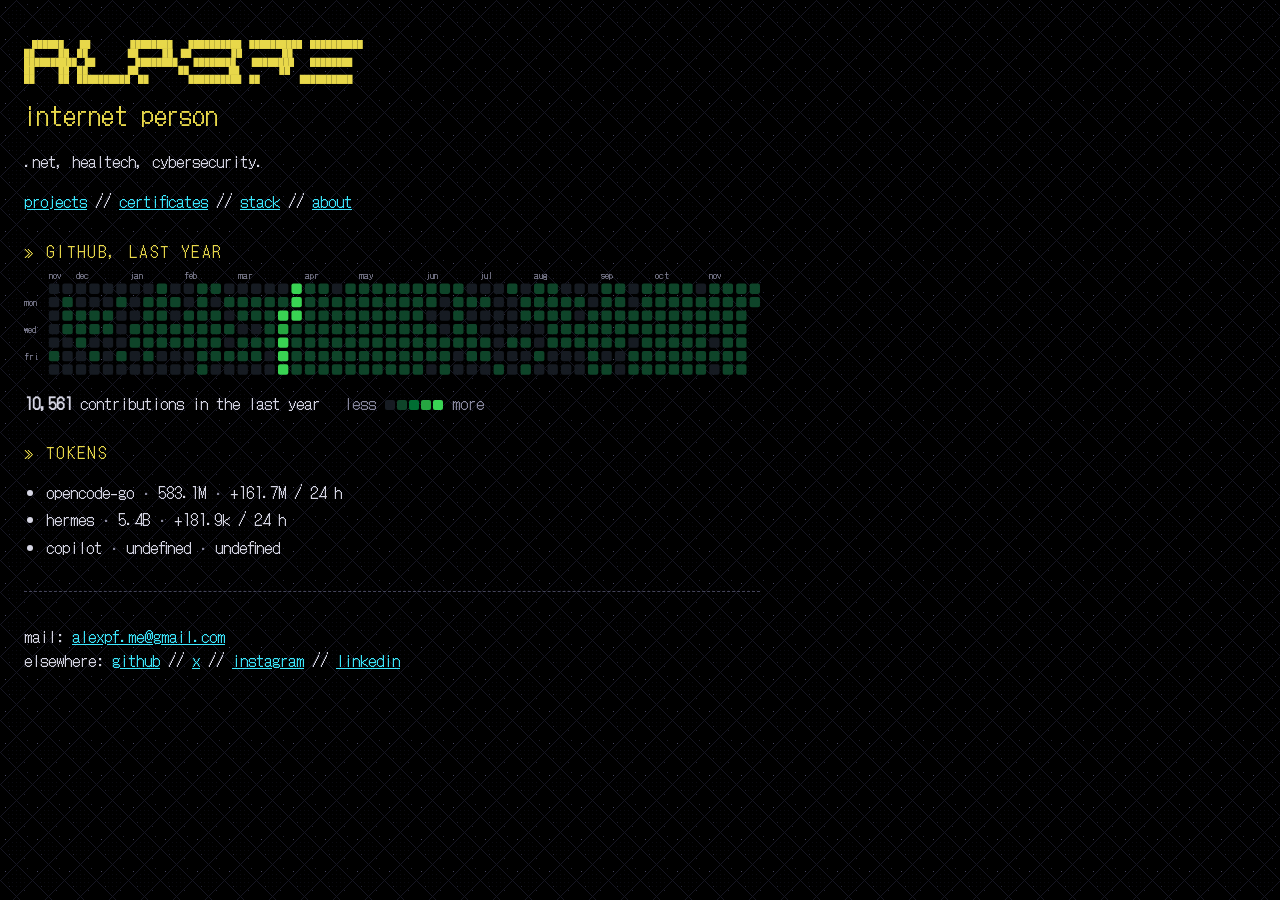
==== commit 3a6d8fed: "feat: web en HTML plano sin clases con fondo de baldosa noventera - Las 5 páginas pasan a HTML semán" ====
--- a/index.html
+++ b/index.html
@@ -3,90 +3,54 @@
 <head>
 <meta charset="utf-8">
 <meta name="viewport" content="width=device-width, initial-scale=1">
-<title>alpefe — P100</title>
-<meta name="description" content=".net, healtech, cybersecurity. Projects, certificates and contact on a teletext screen.">
-<meta name="theme-color" content="#03050a">
+<title>alpefe</title>
+<meta name="description" content=".net, healtech, cybersecurity. Projects, certificates and contact.">
+<meta name="theme-color" content="#000000">
 <meta property="og:type" content="website">
 <meta property="og:title" content="alpefe — Internet Person">
 <meta property="og:description" content=".net, healtech, cybersecurity">
 <meta property="og:url" content="https://alpefe.me/">
 <link rel="canonical" href="https://alpefe.me/">
 <link rel="icon" type="image/gif" href="favicon.gif">
-<link rel="stylesheet" href="assets/site.css?v=8">
+<link rel="stylesheet" href="assets/site.css?v=9">
 </head>
 <body>
-<a class="skip" href="#contenido">skip to content</a>
-
-<!-- El cristal se comba de verdad: mapa de desplazamiento radial sobre la señal -->
-<div class="tube">
-  <div class="glass">
-    <div class="warp">
-      <div class="screen">
-        <main class="tt" id="contenido">
-
-          <h1 class="vh">alpefe — internet person</h1>
-
-          <div class="tt-bar">
-            <span class="pg">P100</span>
-            <span class="nm">alpefe.me</span>
-          </div>
-
-          <div class="sig">
-          <div class="tt-body">
-
-            <pre class="logo" aria-label="alpefe" translate="no">  ██████    ██          ████████    ██████████  ██████████  ██████████
+
+<pre role="img" aria-label="alpefe" translate="no">  ██████    ██          ████████    ██████████  ██████████  ██████████
 ██      ██  ██          ██      ██  ██          ██          ██        
 ██████████  ██          ████████    ████████    ████████    ████████  
 ██      ██  ██          ██          ██          ██          ██        
 ██      ██  ██████████  ██          ██████████  ██          ██████████</pre>
 
-            <p class="claim">.net, healtech, cybersecurity</p>
-
-            <hr class="rule">
-
-            <nav class="rows" aria-label="Site sections">
-              <a class="row" href="projects/index.html">
-                <span class="k">101</span><span class="n">projects</span>
-                <span class="d">9 open · 7 closed, by what they do</span><span class="go">&gt;</span>
-              </a>
-              <a class="row" href="certs/index.html">
-                <span class="k">102</span><span class="n">certificates</span>
-                <span class="d">SC-900 and Google Cybersecurity</span><span class="go">&gt;</span>
-              </a>
-              <a class="row" href="about/index.html">
-                <span class="k">103</span><span class="n">about</span>
-                <span class="d">specs and a colophon</span><span class="go">&gt;</span>
-              </a>
-              <a class="row" href="stack/index.html">
-                <span class="k">104</span><span class="n">stack</span>
-                <span class="d">languages, backend, data and infra</span><span class="go">&gt;</span>
-              </a>
-              <a class="row" href="mailto:alexpf.me@gmail.com">
-                <span class="k">105</span><span class="n">contact</span>
-                <span class="d">alexpf.me@gmail.com</span><span class="go">&gt;</span>
-              </a>
-            </nav>
-
-            <p class="tag">github · last year</p>
-            <div class="contribs">
+<h1>internet person</h1>
+<p>.net, healtech, cybersecurity.</p>
+
+<p>
+<a href="projects/">projects</a> //
+<a href="certs/">certificates</a> //
+<a href="stack/">stack</a> //
+<a href="about/">about</a>
+</p>
+
+<h2>github, last year</h2>
 <!-- contribs:start -->
 <svg viewBox="0 0 710 102" role="img" aria-label="10,561 contributions on GitHub in the last year">
-<text class="m" x="24" y="10">nov</text>
-<text class="m" x="50" y="10">dec</text>
-<text class="m" x="102" y="10">jan</text>
-<text class="m" x="154" y="10">feb</text>
-<text class="m" x="206" y="10">mar</text>
-<text class="m" x="271" y="10">apr</text>
-<text class="m" x="323" y="10">may</text>
-<text class="m" x="388" y="10">jun</text>
-<text class="m" x="440" y="10">jul</text>
-<text class="m" x="492" y="10">aug</text>
-<text class="m" x="557" y="10">sep</text>
-<text class="m" x="609" y="10">oct</text>
-<text class="m" x="661" y="10">nov</text>
-<text class="d" x="0" y="36">mon</text>
-<text class="d" x="0" y="62">wed</text>
-<text class="d" x="0" y="88">fri</text>
+<text x="24" y="10">nov</text>
+<text x="50" y="10">dec</text>
+<text x="102" y="10">jan</text>
+<text x="154" y="10">feb</text>
+<text x="206" y="10">mar</text>
+<text x="271" y="10">apr</text>
+<text x="323" y="10">may</text>
+<text x="388" y="10">jun</text>
+<text x="440" y="10">jul</text>
+<text x="492" y="10">aug</text>
+<text x="557" y="10">sep</text>
+<text x="609" y="10">oct</text>
+<text x="661" y="10">nov</text>
+<text x="0" y="36">mon</text>
+<text x="0" y="62">wed</text>
+<text x="0" y="88">fri</text>
 <rect x="24" y="14" width="10" height="10" rx="2" fill="#161b22"><title>nov 23, 2025: 0 contributions</title></rect>
 <rect x="37" y="14" width="10" height="10" rx="2" fill="#161b22"><title>nov 30, 2025: 0 contributions</title></rect>
 <rect x="50" y="14" width="10" height="10" rx="2" fill="#161b22"><title>dec 7, 2025: 0 contributions</title></rect>
@@ -454,44 +418,28 @@
 <rect x="674" y="92" width="10" height="10" rx="2" fill="#0e4429"><title>nov 14, 2026: 7 contributions</title></rect>
 <rect x="687" y="92" width="10" height="10" rx="2" fill="#0e4429"><title>nov 21, 2026: 10 contributions</title></rect>
 </svg>
-<p class="total"><b>10,561</b> contributions in the last year<span class="legend">less <i style="background:#161b22"></i><i style="background:#0e4429"></i><i style="background:#006d32"></i><i style="background:#26a641"></i><i style="background:#39d353"></i> more</span></p>
+<p><b>10,561</b> contributions in the last year<span>less <i style="background:#161b22"></i><i style="background:#0e4429"></i><i style="background:#006d32"></i><i style="background:#26a641"></i><i style="background:#39d353"></i> more</span></p>
 <!-- contribs:end -->
-            </div>
-
-            <p class="tag">tokens</p>
-            <div class="toks">
+
+<h2>tokens</h2>
+<ul>
 <!-- tokens:start -->
-<!-- tok:oc-go:start --><li><span class="p">opencode-go</span><span class="n">583.1M</span><span class="d">+161.7M / 24 h</span></li><!-- tok:oc-go:end -->
-<!-- tok:hermes:start --><li><span class="p">hermes</span><span class="n">5.4B</span><span class="d">+181.9k / 24 h</span></li><!-- tok:hermes:end -->
-<!-- tok:copilot:start --><li><span class="p">copilot</span><span class="n">undefined</span><span class="d">undefined</span></li><!-- tok:copilot:end -->
+<!-- tok:oc-go:start --><li><span>opencode-go</span><span>583.1M</span><span>+161.7M / 24 h</span></li><!-- tok:oc-go:end -->
+<!-- tok:hermes:start --><li><span>hermes</span><span>5.4B</span><span>+181.9k / 24 h</span></li><!-- tok:hermes:end -->
+<!-- tok:copilot:start --><li><span>copilot</span><span>undefined</span><span>undefined</span></li><!-- tok:copilot:end -->
 <!-- tokens:end -->
-            </div>
-
-
-          </div>
-
-          </div>
-          <nav class="tt-keys" aria-label="Site map">
-            <a class="k1" href="index.html" aria-current="page"><i aria-hidden="true"></i>index</a>
-            <a class="k2" href="projects/index.html"><i aria-hidden="true"></i>projects</a>
-            <a class="k3" href="certs/index.html"><i aria-hidden="true"></i>certificates</a>
-            <a class="k4" href="about/index.html"><i aria-hidden="true"></i>about</a>
-            <a class="k5" href="stack/index.html"><i aria-hidden="true"></i>stack</a>
-            <span class="socials">
-              <a href="https://github.com/AlPeFe" rel="me" aria-label="github">gh</a>
-              <a href="https://x.com/alpefe_me" rel="me" aria-label="x">x</a>
-              <a href="https://www.instagram.com/alpefe.exe" rel="me" aria-label="instagram">ig</a>
-              <a href="https://www.linkedin.com/in/alex-p%C3%A9rez-ferreira-a790b0236/" rel="me" aria-label="linkedin">li</a>
-            </span>
-          </nav>
-
-        </main>
-      </div>
-    </div>
-    <div class="crt" aria-hidden="true"></div>
-    <div class="bloom" aria-hidden="true"></div>
-    <div class="channel" aria-hidden="true"></div>
-  </div>
-</div>
+</ul>
+
+<hr>
+
+<p>
+mail: <a href="mailto:alexpf.me@gmail.com">alexpf.me@gmail.com</a><br>
+elsewhere:
+<a href="https://github.com/AlPeFe" rel="me">github</a> //
+<a href="https://x.com/alpefe_me" rel="me">x</a> //
+<a href="https://www.instagram.com/alpefe.exe" rel="me">instagram</a> //
+<a href="https://www.linkedin.com/in/alex-p%C3%A9rez-ferreira-a790b0236/" rel="me">linkedin</a>
+</p>
+
 </body>
 </html>
--- a/assets/site.css
+++ b/assets/site.css
@@ -1,361 +1,51 @@
-/* ==========================================================================
-   alpefe.me — tubo de fósforo
-   El tubo ES la ventana: el cristal ocupa toda la página y el contenido vive
-   en una columna estrecha en el centro. Rejilla de apertura, scanlines y
-   curvatura calculada por encima. Sin JavaScript. Sin peticiones a terceros.
-   ========================================================================== */
+/* alpefe.me — html plano.
+   Sin clases: sólo elementos. Fondo negro con baldosa de los 90
+   (assets/bg.gif, generada por scripts/make-bg.py). Sin JavaScript. */
 
-@font-face{
-  font-family:'Doto';
-  src:url('fonts/doto-latin.woff2') format('woff2');
-  font-weight:100 900;font-style:normal;font-display:swap;
-}
 @font-face{
   font-family:'DotGothic16';
   src:url('fonts/dotgothic16-latin.woff2') format('woff2');
   font-weight:400;font-style:normal;font-display:swap;
 }
 
-/* ————— los ocho del teletexto, ninguno puro ————— */
-:root{
-  --glass:#04060b;         /* fósforo negro, azulado, nunca #000 */
-  --ink:#eef0ff;           /* blanco de fósforo, nunca #fff */
-  --yellow:#e8d84a;
-  --cyan:#3ce8ff;
-  --green:#3ce86a;
-  --red:#ff5442;
-  --magenta:#ff58c8;
-  --blue:#3c6cff;          /* sólo relleno: como texto no llega a AA */
-  --dim:rgba(238,240,255,.62);
-  --rule:rgba(60,232,255,.38);
-  --hair:rgba(60,232,255,.13);
-
-  --mono:'DotGothic16',ui-monospace,'Courier New',monospace;
-  --display:'Doto',ui-monospace,'Courier New',monospace;
-
-  --fs:14px;               /* tamaño fijo en escritorio */
-  --lh:1.4;
-  --col:118ch;             /* la columna: el contenido es pequeño, la pantalla no */
-  --edge:44px;
+html{background:#000 url('bg.gif') repeat;color-scheme:dark}
+body{
+  max-width:46em;margin:0;padding:2.5em 1.5em 4em;
+  color:#d6d6e4;
+  font:16px/1.5 'DotGothic16',ui-monospace,'Courier New',monospace;
 }
 
-*,*::before,*::after{box-sizing:border-box}
-html{-webkit-text-size-adjust:100%}
-body{
-  margin:0;min-height:100dvh;
-  background:var(--glass);color:var(--ink);
-  font-family:var(--mono);font-size:var(--fs);line-height:var(--lh);
-  caret-color:var(--cyan);
-}
-.defs{position:absolute;width:0;height:0;overflow:hidden}
-:focus-visible{outline:2px solid var(--cyan);outline-offset:2px}
-::selection{background:var(--cyan);color:var(--glass)}
-a{color:var(--cyan)}
-hr,.rule{border:0;border-top:1px solid var(--rule);margin:0}
+a{color:#3ce8ff}
+a:visited{color:#ff58c8}
+a:hover{background:#3ce8ff;color:#000;text-decoration:none}
+:focus-visible{outline:2px dashed #e8d84a;outline-offset:2px}
+::selection{background:#e8d84a;color:#000}
 
-/* ————— el tubo es la ventana ————— */
-.tube{position:relative;min-height:100dvh}
-.glass{
-  position:relative;height:100dvh;overflow:hidden;background:var(--glass);
-  box-shadow:inset 0 0 0 1px rgba(255,255,255,.045);
-  display:flex;flex-direction:column;
-}
+h1,h2{font-weight:400;color:#e8d84a;margin:1.6em 0 .4em}
+h1{font-size:1.6em;margin-top:0}
+h2{font-size:1em;text-transform:uppercase;letter-spacing:.15em}
+h2::before{content:'» '}
+hr{border:0;border-top:1px dashed #44445a;margin:2em 0}
+small{color:#8a8aa0}
 
-/* la señal se comba: desplazamiento radial sobre el mapa, sin JavaScript.
-   El filtro va en la COLUMNA, no en la página entera: el desplazamiento es
-   radial y el centro de la pantalla no comba nada. */
-.warp{
-  position:relative;width:100%;height:100%;display:flex;flex-direction:column;
-}
-/* Sin animación de transform aquí: un transform animado en un ANCESTRO de un
-   elemento filtrado duplica el render (fantasmas). El encendido se va al cristal. */
+pre{color:#e8d84a;font:inherit;font-size:.55em;line-height:1;overflow-x:auto;margin:0 0 1.2em}
 
-.screen{
-  position:relative;flex:1;min-height:0;
-  display:flex;align-items:center;justify-content:center;
-  padding:var(--edge);
-}
-@keyframes vhold{
-  0%,95.4%{transform:translateY(0)}
-  95.6%{transform:translateY(1px)}
-  96.2%{transform:translateY(-1px)}
-  96.8%,100%{transform:translateY(0)}
-}
+ul{padding-left:1.4em}
+li{margin:.2em 0}
+li span + span::before{content:' · ';color:#8a8aa0}
 
-/* ————— el cristal por encima: rejilla de apertura, scanlines, viñeta ————— */
-.crt,.bloom{position:fixed;inset:0;pointer-events:none}
-.bloom{
-  z-index:2;
-  background:
-    radial-gradient(112% 88% at 50% 46%, rgba(0,0,0,0) 30%, rgba(0,0,0,.34) 62%, rgba(0,0,0,.72) 86%, rgba(0,0,0,.97) 100%),
-    radial-gradient(150% 120% at 50% 50%, rgba(120,190,255,.035) 0%, rgba(0,0,0,0) 45%),
-    linear-gradient(158deg, rgba(190,220,255,.06) 0%, rgba(190,220,255,.014) 22%, rgba(0,0,0,0) 46%);
-}
-.bloom::after{                   /* la banda que sube: retrazo vertical */
-  content:'';position:absolute;left:0;right:0;height:36%;
-  background:linear-gradient(180deg,rgba(255,255,255,0) 0%,rgba(190,225,255,.04) 52%,rgba(255,255,255,0) 100%);
-  animation:roll 13s linear infinite;
-}
-@keyframes roll{from{transform:translateY(-170%)}to{transform:translateY(370%)}}
-.crt{
-  z-index:3;
-  animation:vhold 7s steps(1,end) infinite;   /* el jitter va en el cristal: la señal no se re-rasteriza */
-  background-image:
-    repeating-linear-gradient(90deg,
-      rgba(255,70,60,.14) 0 1px,
-      rgba(70,255,140,.1) 1px 2px,
-      rgba(80,120,255,.14) 2px 3px),
-    repeating-linear-gradient(0deg,
-      rgba(0,0,0,.32) 0 1px,
-      rgba(0,0,0,0) 1px 3px);
-}
+dl{display:grid;grid-template-columns:max-content 1fr;gap:.3em 1.5em}
+dt{color:#3ce8ff}
+dd{margin:0}
 
-/* ————— cambio de canal —————
-   Al entrar en otra página: el golpe de electrones contra el vidrio, la nieve
-   saltando, la banda de sincronismo subiendo y la señal temblando medio segundo. */
-.channel{
-  position:fixed;inset:0;z-index:5;pointer-events:none;
-  opacity:0;mix-blend-mode:screen;
-  background-image:url("data:image/svg+xml,%3Csvg xmlns='http://www.w3.org/2000/svg' width='160' height='160'%3E%3Cfilter id='n'%3E%3CfeTurbulence type='fractalNoise' baseFrequency='0.9' numOctaves='2' stitchTiles='stitch'/%3E%3C/filter%3E%3Crect width='160' height='160' filter='url(%23n)' opacity='0.6'/%3E%3C/svg%3E");
-  background-size:160px 160px;
-  animation:channel-snow .66s steps(1,end) both;
-}
-@keyframes channel-snow{
-  0%  {opacity:.92;background-position:0 0}
-  7%  {opacity:.88;background-position:44% 12%}
-  15% {opacity:.8; background-position:-28% 36%}
-  24% {opacity:.62;background-position:16% -20%}
-  34% {opacity:.46;background-position:-46% 8%}
-  46% {opacity:.3; background-position:24% 26%}
-  60% {opacity:.16;background-position:-12% -8%}
-  76% {opacity:.05;background-position:8% 12%}
-  100%{opacity:0; background-position:0 0}
-}
-.channel::before{                 /* la banda de sincronismo que recorre la pantalla */
-  content:'';position:absolute;left:0;right:0;height:14%;
-  background:linear-gradient(180deg,rgba(255,255,255,0) 0%,rgba(205,240,255,.6) 50%,rgba(255,255,255,0) 100%);
-  animation:channel-band .66s cubic-bezier(.25,.9,.25,1) both;
-}
-@keyframes channel-band{
-  0%  {transform:translateY(-30%);opacity:0}
-  8%  {transform:translateY(6%);  opacity:1}
-  30% {transform:translateY(52%); opacity:.75}
-  55% {transform:translateY(96%); opacity:.4}
-  78% {transform:translateY(128%);opacity:.15}
-  100%{transform:translateY(150%);opacity:0}
-}
-/* la señal tiembla: es el golpe de electrones, no un fundido */
-.warp{animation:channel-wobble .66s steps(2,end) both}
-@keyframes channel-wobble{
-  0%  {transform:translate(-7px,2px)  skewX(1.6deg); filter:brightness(2.6) contrast(.7)}
-  10% {transform:translate(6px,-3px)  skewX(-1.3deg);filter:brightness(2.1) contrast(.8)}
-  22% {transform:translate(-4px,2px)  skewX(.9deg);  filter:brightness(1.7)}
-  36% {transform:translate(3px,-1px)  skewX(-.6deg); filter:brightness(1.4)}
-  52% {transform:translate(-2px,1px)  skewX(.35deg); filter:brightness(1.2)}
-  68% {transform:translate(1px,0)     skewX(-.18deg);filter:brightness(1.08)}
-  84% {transform:translate(0,0)       skewX(.06deg); filter:brightness(1.02)}
-  100%{transform:none;filter:none}
-}
+table{border-collapse:collapse;width:100%}
+caption{text-align:left;color:#8a8aa0;padding:.4em 0}
+th,td{text-align:left;vertical-align:top;padding:.4em .8em .4em 0;border-bottom:1px dotted #33334a}
+th{font-weight:400;color:#3ce8ff}
+td:last-child{white-space:nowrap;color:#8a8aa0}
 
-/* ————— la página de teletexto ————— */
-.tt{
-  /* el marco: mismo tamaño y misma proporción en todas las páginas y en
-     cualquier pantalla — 1024×768 como mucho, 4:3 exacto siempre (el ancho
-     manda y la proporción deriva el alto; así no entra en 4K ni se sale de
-     ventanas bajas). Barra y teclas fijas: quien se desplaza es .sig. */
-  width:min(1024px, 100%, calc((100dvh - var(--edge) * 2) * 4 / 3));
-  aspect-ratio:4 / 3;
-  overflow:hidden;
-  display:flex;flex-direction:column;gap:.4em;
-  padding:1.6em 2.6ch 0;   /* sin padding inferior: lo lleva la fila de teclas */
-}
-.sig::-webkit-scrollbar{width:8px}
-.sig::-webkit-scrollbar-track{background:transparent}
-.sig::-webkit-scrollbar-thumb{background:rgba(60,232,255,.35)}
-/* Sin filtro de desplazamiento: un filtro pinta el dibujo desplazado pero deja la
-   caja de clic quieta, y encima duplica el render al recortarlo. La curvatura vive
-   en el cristal (viñeta, rejilla, fósforo) y aquí en un trapecio mínimo, que sí
-   mueve la caja de clic porque es un transform. */
-.sig{
-  /* la zona interna: ocupa todo lo que dejan barra y teclas y es la ÚNICA
-     que se desplaza; la barra y las teclas no se mueven nunca. */
-  flex:1;min-height:0;overflow-y:auto;overscroll-behavior:contain;
-  display:flex;flex-direction:column;gap:.4em;
-  transform:perspective(1600px) rotateX(.45deg);
-  transform-origin:50% 50%;
-}
-
-.tt-bar{
-  display:flex;align-items:center;gap:1ch;
-  background:var(--yellow);color:var(--glass);
-  padding:.3em .7em;text-transform:uppercase;letter-spacing:.06em;text-shadow:none;
-}
-.tt-bar .pg{font-family:var(--display);font-weight:900;font-size:1.15em;letter-spacing:0}
-.tt-bar .nm{flex:1}
-
-.tt-body{display:flex;flex-direction:column;gap:.1em;min-height:0}
-
-.logo{
-  font-family:var(--mono);font-size:.78em;line-height:1;
-  margin:.45em 0 .35em;color:var(--ink);
-  text-shadow:0 0 3px rgba(120,200,255,.3);
-}
-.claim{color:var(--dim);margin:.2em 0 0}
-.tt-h{margin:.5em 0 .1em;font-size:1.45em;font-weight:400;letter-spacing:.16em;text-transform:uppercase;color:var(--yellow)}
-
-/* filas: clave, nombre, dato, flecha */
-.rows{margin:.4em 0 0;display:flex;flex-direction:column}
-.row{
-  display:grid;grid-template-columns:5ch minmax(12ch,16ch) 1fr 2ch;
-  gap:0 1ch;align-items:baseline;
-  padding:.28em .5ch;text-decoration:none;color:var(--ink);
-  border-bottom:1px solid var(--hair);
-}
-.row .k{font-family:var(--display);font-weight:700;color:var(--yellow)}
-.row .d{color:var(--dim);font-size:.94em}
-.row .go{color:var(--cyan);text-align:right}
-.row:hover,.row:focus-visible{background:var(--cyan);color:var(--glass);text-shadow:none}
-.row:hover .k,.row:hover .n,.row:hover .d,.row:hover .go{color:var(--glass)}
-.row.here{background:rgba(60,232,255,.16)}
-.row.here .k{color:var(--cyan)}
-
-/* ————— contribuciones: el grafo del perfil de GitHub, mismo tamaño y colores ————— */
-.contribs{margin:.4em 0 0}
-.contribs svg{display:block;width:100%;max-width:738px;height:auto}
-.contribs text{fill:var(--dim);font-family:var(--mono);font-size:9px}
-.contribs .total{color:var(--dim);font-size:.94em;margin:.4em 0 .2em}
-.contribs .total b{color:var(--ink);font-weight:400}
-.legend{display:inline-flex;align-items:center;gap:3px;margin-left:1.5ch;
-  font-size:.82em;text-transform:uppercase;letter-spacing:.1em}
-.legend i{width:10px;height:10px;border-radius:2px;display:inline-block}
-
-/* tokens: misma retícula bandeada que el resto de listas */
-.toks{margin:.4em 0 0;display:flex;flex-direction:column}
-.toks li{
-  display:grid;grid-template-columns:minmax(14ch,22ch) 1fr auto;
-  gap:0 1ch;align-items:baseline;padding:.26em .5ch;
-  border-bottom:1px solid var(--hair);
-}
-.toks .p{color:var(--ink)}
-.toks .n{color:var(--dim)}
-.toks .d{color:var(--green);text-align:right}
-
-.tag{text-transform:uppercase;letter-spacing:.14em;font-size:.82em;color:var(--yellow);margin:.9em 0 .2em}
-
-/* ————— pie: las cuatro teclas y, a la derecha, las puertas sociales ————— */
-.tt-keys{
-  /* fija en el borde inferior del marco sin trucos: .sig (flex:1) absorbe el
-     espacio libre y la empuja hasta abajo; el scroll ocurre dentro de .sig. */
-  display:flex;align-items:center;gap:1.6ch;flex-wrap:wrap;
-  padding:.45em 0 .6em;border-top:1px solid rgba(60,232,255,.28);
-  font-size:.86em;text-transform:uppercase;letter-spacing:.08em;
-}
-.tt-keys a{display:inline-flex;align-items:center;gap:.6ch;text-decoration:none;color:var(--dim);padding:.35em .8ch}
-.tt-keys i{width:1.5ch;height:.9em;display:inline-block;background:currentColor}
-.tt-keys .k1{color:var(--red)} .tt-keys .k2{color:var(--green)}
-.tt-keys .k3{color:var(--yellow)} .tt-keys .k4{color:var(--cyan)}
-.tt-keys a:hover{color:var(--ink)}
-.tt-keys a[aria-current]{color:var(--ink)}
-.tt-keys a[aria-current] i{background:var(--ink)}
-.socials{margin-left:auto;display:flex;align-items:center;gap:1.4ch;letter-spacing:.12em}
-.socials a{color:var(--dim);padding:.35em .9ch}
-.socials a:hover{color:var(--ink);background:var(--cyan);color:var(--glass);text-shadow:none}
-
-/* ————— certificados ————— */
-.cert{
-  display:flex;flex-wrap:wrap;align-items:baseline;gap:.1em 1.8ch;
-  margin:0;padding:.5em .5ch;
-  border-bottom:1px solid var(--hair);
-  font-weight:400;font-size:1.05em;color:var(--ink);
-  text-transform:uppercase;letter-spacing:.06em;line-height:1.35;
-}
-.cert .iss{color:var(--yellow);font-size:.82em;letter-spacing:.1em;margin-left:auto}
-.cert dl{margin:0;display:flex;flex-direction:column}
-.cert dl div{display:grid;grid-template-columns:11ch 1fr;gap:0 1ch;padding:.2em 0}
-.cert dt{color:var(--cyan);font-size:.85em;text-transform:uppercase;letter-spacing:.08em}
-.cert dd{margin:0;color:var(--dim);font-size:.94em}
-.slot{
-  margin:.4em 0 0;border:1px dashed rgba(255,84,66,.55);
-  color:var(--red);font-size:.85em;text-transform:uppercase;letter-spacing:.1em;
-  padding:.5em .8ch;text-align:center;
-}
-
-/* tecla de modboard: un keycap gordo que aún no lleva a ningún sitio */
-.modkey{
-  display:inline-block;margin:.7em 0 0;padding:.55em 1.8ch .45em;
-  border:1px solid var(--rule);border-bottom:3px solid var(--rule);border-radius:4px;
-  background:rgba(60,232,255,.06);color:var(--cyan);text-decoration:none;
-  text-transform:uppercase;letter-spacing:.18em;font-size:.9em;
-}
-.modkey:hover{background:var(--cyan);color:var(--glass);border-color:var(--cyan);text-shadow:none}
-.modkey:active{transform:translateY(2px);border-bottom-width:1px}
-
-/* ————— sobre mí ————— */
-.two-col{display:grid;grid-template-columns:1.15fr .85fr;gap:.2em 2.4ch;margin-top:.5em}
-.two-col h2,.two-col h3{margin:.6em 0 .2em;font-weight:400;font-size:.86em;letter-spacing:.16em;
-  text-transform:uppercase;color:var(--yellow)}
-.two-col p{margin:0 0 .5em;color:var(--dim)}
-.two-col p b{color:var(--ink);font-weight:400}
-.spec div{display:grid;grid-template-columns:11ch 1fr;gap:0 1ch;
-  padding:.24em 0;border-bottom:1px solid var(--hair)}
-.spec dt{color:var(--cyan);font-size:.85em;text-transform:uppercase;letter-spacing:.08em}
-.spec dd{margin:0;color:var(--dim);font-size:.94em}
-
-/* ————— tablas de proyectos ————— */
-.tbl{width:100%;border-collapse:collapse;margin:.3em 0 0;font-size:.95em}
-.tbl caption{text-align:left;color:var(--yellow);text-transform:uppercase;letter-spacing:.14em;
-  font-size:.86em;padding:.7em 0 .25em}
-.tbl th{text-align:left;font-weight:400;color:var(--cyan);font-size:.8em;
-  text-transform:uppercase;letter-spacing:.12em;
-  border-bottom:1px solid var(--rule);padding:0 1ch .2em 0}
-.tbl td{padding:.3em 1ch .3em 0;border-bottom:1px solid var(--hair);
-  color:var(--dim);vertical-align:top}
-.tbl .nm{width:20ch;color:var(--ink)}
-.tbl .nm a{color:var(--ink);text-decoration:none}
-.tbl .nm a:hover{background:var(--cyan);color:var(--glass);text-shadow:none}
-.tbl .st{width:8ch;text-transform:uppercase;font-size:.82em;color:var(--green);letter-spacing:.06em}
-.tbl .st.closed{color:var(--red)}
-.tbl .up{width:8ch;font-family:var(--display);font-weight:700;color:var(--cyan);font-size:.95em}
-
-/* ————— adaptación ————— */
-@media (max-width:820px){
-  :root{
-    --fs:clamp(12px,1.15vw,15px);
-    --edge:clamp(14px,3.6vmin,26px);
-    --col:100%;
-  }
-  .glass{height:auto;min-height:100dvh}
-  .warp{height:auto;display:block}
-  .screen{display:block}
-  .tt{width:auto;height:auto;aspect-ratio:auto;max-width:100%;overflow:visible;padding:1em 1ch}
-  .sig{flex:none;overflow:visible}
-  .crt{background-image:
-    repeating-linear-gradient(0deg,rgba(0,0,0,.3) 0 1px,rgba(0,0,0,0) 1px 3px)}
-  .sig{transform:perspective(1200px) rotateX(.3deg)}
-  .row,.log li{grid-template-columns:1fr;gap:0}
-  .row{padding:.45em .5ch}
-  .row .d,.row .go{text-align:left}
-  .row .go{display:none}
-  .toks li{grid-template-columns:1fr;gap:0;padding:.5em .5ch}
-  .toks .d{text-align:left}
-  .cert,.two-col{grid-template-columns:1fr}
-  .socials{margin-left:0;width:100%}
-  .tbl .nm{width:auto}
-  .tbl thead{position:absolute;width:1px;height:1px;overflow:hidden;clip-path:inset(50%)}
-  .tbl tr{display:block;padding:.5em 0;border-bottom:1px solid var(--hair)}
-  .tbl td{display:block;border:0;padding:0;width:auto}
-  .tbl .nm{font-size:1.05em;margin-bottom:.15em}
-}
-
-@media (prefers-reduced-motion:reduce){
-  *{animation:none !important;transition:none !important}
-  .bloom::after{display:none}
-  .channel{display:none}
-  .warp{transform:none;filter:none}
-}
-
-/* ————— sólo para lectores de pantalla ————— */
-.vh{position:absolute;width:1px;height:1px;margin:-1px;padding:0;overflow:hidden;clip-path:inset(50%);white-space:nowrap}
-.skip{position:absolute;left:-9999px;top:0;z-index:9;background:var(--yellow);color:var(--glass);padding:.5em 1em}
-.skip:focus{left:8px;top:8px}
-.led{display:none}
+/* el grafo de contribuciones lo genera scripts/update-live.mjs */
+svg{display:block;width:100%;max-width:738px;height:auto}
+svg text{fill:#8a8aa0;font-family:inherit;font-size:9px}
+p i[style]{display:inline-block;width:10px;height:10px;border-radius:2px;margin:0 1px;vertical-align:middle}
+p span{margin-left:1.5em;color:#8a8aa0}
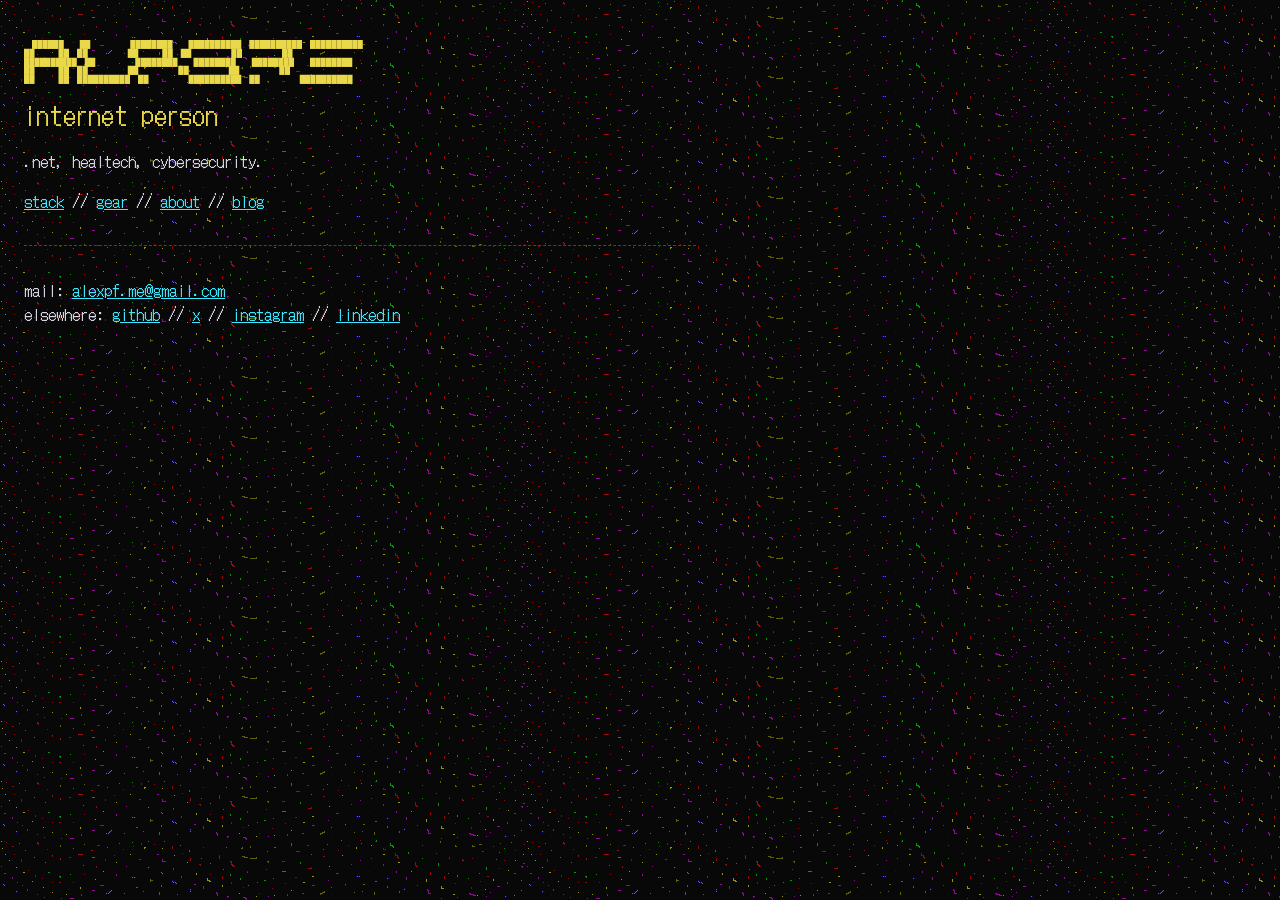
==== commit c9972e9b: "feat: landing con confeti y web reducida a stack, gear, about y blog - Fuera grafo de contribuciones" ====
--- a/index.html
+++ b/index.html
@@ -4,7 +4,7 @@
 <meta charset="utf-8">
 <meta name="viewport" content="width=device-width, initial-scale=1">
 <title>alpefe</title>
-<meta name="description" content=".net, healtech, cybersecurity. Projects, certificates and contact.">
+<meta name="description" content=".net, healtech, cybersecurity. Stack, gear, about and a small blog.">
 <meta name="theme-color" content="#000000">
 <meta property="og:type" content="website">
 <meta property="og:title" content="alpefe — Internet Person">
@@ -12,7 +12,7 @@
 <meta property="og:url" content="https://alpefe.me/">
 <link rel="canonical" href="https://alpefe.me/">
 <link rel="icon" type="image/gif" href="favicon.gif">
-<link rel="stylesheet" href="assets/site.css?v=9">
+<link rel="stylesheet" href="assets/site.css?v=10">
 </head>
 <body>
 
@@ -26,409 +26,11 @@
 <p>.net, healtech, cybersecurity.</p>
 
 <p>
-<a href="projects/">projects</a> //
-<a href="certs/">certificates</a> //
 <a href="stack/">stack</a> //
-<a href="about/">about</a>
+<a href="gear/">gear</a> //
+<a href="about/">about</a> //
+<a href="blog/">blog</a>
 </p>
-
-<h2>github, last year</h2>
-<!-- contribs:start -->
-<svg viewBox="0 0 710 102" role="img" aria-label="10,561 contributions on GitHub in the last year">
-<text x="24" y="10">nov</text>
-<text x="50" y="10">dec</text>
-<text x="102" y="10">jan</text>
-<text x="154" y="10">feb</text>
-<text x="206" y="10">mar</text>
-<text x="271" y="10">apr</text>
-<text x="323" y="10">may</text>
-<text x="388" y="10">jun</text>
-<text x="440" y="10">jul</text>
-<text x="492" y="10">aug</text>
-<text x="557" y="10">sep</text>
-<text x="609" y="10">oct</text>
-<text x="661" y="10">nov</text>
-<text x="0" y="36">mon</text>
-<text x="0" y="62">wed</text>
-<text x="0" y="88">fri</text>
-<rect x="24" y="14" width="10" height="10" rx="2" fill="#161b22"><title>nov 23, 2025: 0 contributions</title></rect>
-<rect x="37" y="14" width="10" height="10" rx="2" fill="#161b22"><title>nov 30, 2025: 0 contributions</title></rect>
-<rect x="50" y="14" width="10" height="10" rx="2" fill="#161b22"><title>dec 7, 2025: 0 contributions</title></rect>
-<rect x="63" y="14" width="10" height="10" rx="2" fill="#161b22"><title>dec 14, 2025: 0 contributions</title></rect>
-<rect x="76" y="14" width="10" height="10" rx="2" fill="#161b22"><title>dec 21, 2025: 0 contributions</title></rect>
-<rect x="89" y="14" width="10" height="10" rx="2" fill="#161b22"><title>dec 28, 2025: 0 contributions</title></rect>
-<rect x="102" y="14" width="10" height="10" rx="2" fill="#161b22"><title>jan 4, 2026: 0 contributions</title></rect>
-<rect x="115" y="14" width="10" height="10" rx="2" fill="#161b22"><title>jan 11, 2026: 0 contributions</title></rect>
-<rect x="128" y="14" width="10" height="10" rx="2" fill="#0e4429"><title>jan 18, 2026: 1 contribution</title></rect>
-<rect x="141" y="14" width="10" height="10" rx="2" fill="#161b22"><title>jan 25, 2026: 0 contributions</title></rect>
-<rect x="154" y="14" width="10" height="10" rx="2" fill="#161b22"><title>feb 1, 2026: 0 contributions</title></rect>
-<rect x="167" y="14" width="10" height="10" rx="2" fill="#0e4429"><title>feb 8, 2026: 5 contributions</title></rect>
-<rect x="180" y="14" width="10" height="10" rx="2" fill="#0e4429"><title>feb 15, 2026: 8 contributions</title></rect>
-<rect x="193" y="14" width="10" height="10" rx="2" fill="#161b22"><title>feb 22, 2026: 0 contributions</title></rect>
-<rect x="206" y="14" width="10" height="10" rx="2" fill="#161b22"><title>mar 1, 2026: 0 contributions</title></rect>
-<rect x="219" y="14" width="10" height="10" rx="2" fill="#161b22"><title>mar 8, 2026: 0 contributions</title></rect>
-<rect x="232" y="14" width="10" height="10" rx="2" fill="#161b22"><title>mar 15, 2026: 0 contributions</title></rect>
-<rect x="245" y="14" width="10" height="10" rx="2" fill="#161b22"><title>mar 22, 2026: 0 contributions</title></rect>
-<rect x="258" y="14" width="10" height="10" rx="2" fill="#39d353"><title>mar 29, 2026: 1,101 contributions</title></rect>
-<rect x="271" y="14" width="10" height="10" rx="2" fill="#0e4429"><title>apr 5, 2026: 13 contributions</title></rect>
-<rect x="284" y="14" width="10" height="10" rx="2" fill="#0e4429"><title>apr 12, 2026: 13 contributions</title></rect>
-<rect x="297" y="14" width="10" height="10" rx="2" fill="#161b22"><title>apr 19, 2026: 0 contributions</title></rect>
-<rect x="310" y="14" width="10" height="10" rx="2" fill="#0e4429"><title>apr 26, 2026: 13 contributions</title></rect>
-<rect x="323" y="14" width="10" height="10" rx="2" fill="#0e4429"><title>may 3, 2026: 13 contributions</title></rect>
-<rect x="336" y="14" width="10" height="10" rx="2" fill="#0e4429"><title>may 10, 2026: 13 contributions</title></rect>
-<rect x="349" y="14" width="10" height="10" rx="2" fill="#0e4429"><title>may 17, 2026: 16 contributions</title></rect>
-<rect x="362" y="14" width="10" height="10" rx="2" fill="#0e4429"><title>may 24, 2026: 12 contributions</title></rect>
-<rect x="375" y="14" width="10" height="10" rx="2" fill="#0e4429"><title>may 31, 2026: 13 contributions</title></rect>
-<rect x="388" y="14" width="10" height="10" rx="2" fill="#0e4429"><title>jun 7, 2026: 12 contributions</title></rect>
-<rect x="401" y="14" width="10" height="10" rx="2" fill="#0e4429"><title>jun 14, 2026: 6 contributions</title></rect>
-<rect x="414" y="14" width="10" height="10" rx="2" fill="#0e4429"><title>jun 21, 2026: 17 contributions</title></rect>
-<rect x="427" y="14" width="10" height="10" rx="2" fill="#161b22"><title>jun 28, 2026: 0 contributions</title></rect>
-<rect x="440" y="14" width="10" height="10" rx="2" fill="#161b22"><title>jul 5, 2026: 0 contributions</title></rect>
-<rect x="453" y="14" width="10" height="10" rx="2" fill="#161b22"><title>jul 12, 2026: 0 contributions</title></rect>
-<rect x="466" y="14" width="10" height="10" rx="2" fill="#0e4429"><title>jul 19, 2026: 3 contributions</title></rect>
-<rect x="479" y="14" width="10" height="10" rx="2" fill="#161b22"><title>jul 26, 2026: 0 contributions</title></rect>
-<rect x="492" y="14" width="10" height="10" rx="2" fill="#0e4429"><title>aug 2, 2026: 2 contributions</title></rect>
-<rect x="505" y="14" width="10" height="10" rx="2" fill="#0e4429"><title>aug 9, 2026: 2 contributions</title></rect>
-<rect x="518" y="14" width="10" height="10" rx="2" fill="#161b22"><title>aug 16, 2026: 0 contributions</title></rect>
-<rect x="531" y="14" width="10" height="10" rx="2" fill="#161b22"><title>aug 23, 2026: 0 contributions</title></rect>
-<rect x="544" y="14" width="10" height="10" rx="2" fill="#161b22"><title>aug 30, 2026: 0 contributions</title></rect>
-<rect x="557" y="14" width="10" height="10" rx="2" fill="#0e4429"><title>sep 6, 2026: 17 contributions</title></rect>
-<rect x="570" y="14" width="10" height="10" rx="2" fill="#0e4429"><title>sep 13, 2026: 1 contribution</title></rect>
-<rect x="583" y="14" width="10" height="10" rx="2" fill="#161b22"><title>sep 20, 2026: 0 contributions</title></rect>
-<rect x="596" y="14" width="10" height="10" rx="2" fill="#0e4429"><title>sep 27, 2026: 4 contributions</title></rect>
-<rect x="609" y="14" width="10" height="10" rx="2" fill="#0e4429"><title>oct 4, 2026: 11 contributions</title></rect>
-<rect x="622" y="14" width="10" height="10" rx="2" fill="#0e4429"><title>oct 11, 2026: 2 contributions</title></rect>
-<rect x="635" y="14" width="10" height="10" rx="2" fill="#0e4429"><title>oct 18, 2026: 11 contributions</title></rect>
-<rect x="648" y="14" width="10" height="10" rx="2" fill="#161b22"><title>oct 25, 2026: 0 contributions</title></rect>
-<rect x="661" y="14" width="10" height="10" rx="2" fill="#0e4429"><title>nov 1, 2026: 8 contributions</title></rect>
-<rect x="674" y="14" width="10" height="10" rx="2" fill="#0e4429"><title>nov 8, 2026: 2 contributions</title></rect>
-<rect x="687" y="14" width="10" height="10" rx="2" fill="#0e4429"><title>nov 15, 2026: 36 contributions</title></rect>
-<rect x="700" y="14" width="10" height="10" rx="2" fill="#0e4429"><title>nov 22, 2026: 10 contributions</title></rect>
-<rect x="24" y="27" width="10" height="10" rx="2" fill="#161b22"><title>nov 24, 2025: 0 contributions</title></rect>
-<rect x="37" y="27" width="10" height="10" rx="2" fill="#0e4429"><title>dec 1, 2025: 6 contributions</title></rect>
-<rect x="50" y="27" width="10" height="10" rx="2" fill="#161b22"><title>dec 8, 2025: 0 contributions</title></rect>
-<rect x="63" y="27" width="10" height="10" rx="2" fill="#161b22"><title>dec 15, 2025: 0 contributions</title></rect>
-<rect x="76" y="27" width="10" height="10" rx="2" fill="#161b22"><title>dec 22, 2025: 0 contributions</title></rect>
-<rect x="89" y="27" width="10" height="10" rx="2" fill="#0e4429"><title>dec 29, 2025: 2 contributions</title></rect>
-<rect x="102" y="27" width="10" height="10" rx="2" fill="#161b22"><title>jan 5, 2026: 0 contributions</title></rect>
-<rect x="115" y="27" width="10" height="10" rx="2" fill="#0e4429"><title>jan 12, 2026: 3 contributions</title></rect>
-<rect x="128" y="27" width="10" height="10" rx="2" fill="#0e4429"><title>jan 19, 2026: 2 contributions</title></rect>
-<rect x="141" y="27" width="10" height="10" rx="2" fill="#0e4429"><title>jan 26, 2026: 3 contributions</title></rect>
-<rect x="154" y="27" width="10" height="10" rx="2" fill="#161b22"><title>feb 2, 2026: 0 contributions</title></rect>
-<rect x="167" y="27" width="10" height="10" rx="2" fill="#0e4429"><title>feb 9, 2026: 14 contributions</title></rect>
-<rect x="180" y="27" width="10" height="10" rx="2" fill="#161b22"><title>feb 16, 2026: 0 contributions</title></rect>
-<rect x="193" y="27" width="10" height="10" rx="2" fill="#0e4429"><title>feb 23, 2026: 8 contributions</title></rect>
-<rect x="206" y="27" width="10" height="10" rx="2" fill="#0e4429"><title>mar 2, 2026: 3 contributions</title></rect>
-<rect x="219" y="27" width="10" height="10" rx="2" fill="#0e4429"><title>mar 9, 2026: 3 contributions</title></rect>
-<rect x="232" y="27" width="10" height="10" rx="2" fill="#0e4429"><title>mar 16, 2026: 1 contribution</title></rect>
-<rect x="245" y="27" width="10" height="10" rx="2" fill="#0e4429"><title>mar 23, 2026: 20 contributions</title></rect>
-<rect x="258" y="27" width="10" height="10" rx="2" fill="#39d353"><title>mar 30, 2026: 1,063 contributions</title></rect>
-<rect x="271" y="27" width="10" height="10" rx="2" fill="#0e4429"><title>apr 6, 2026: 12 contributions</title></rect>
-<rect x="284" y="27" width="10" height="10" rx="2" fill="#0e4429"><title>apr 13, 2026: 20 contributions</title></rect>
-<rect x="297" y="27" width="10" height="10" rx="2" fill="#0e4429"><title>apr 20, 2026: 19 contributions</title></rect>
-<rect x="310" y="27" width="10" height="10" rx="2" fill="#0e4429"><title>apr 27, 2026: 18 contributions</title></rect>
-<rect x="323" y="27" width="10" height="10" rx="2" fill="#0e4429"><title>may 4, 2026: 27 contributions</title></rect>
-<rect x="336" y="27" width="10" height="10" rx="2" fill="#0e4429"><title>may 11, 2026: 15 contributions</title></rect>
-<rect x="349" y="27" width="10" height="10" rx="2" fill="#0e4429"><title>may 18, 2026: 24 contributions</title></rect>
-<rect x="362" y="27" width="10" height="10" rx="2" fill="#0e4429"><title>may 25, 2026: 17 contributions</title></rect>
-<rect x="375" y="27" width="10" height="10" rx="2" fill="#0e4429"><title>jun 1, 2026: 17 contributions</title></rect>
-<rect x="388" y="27" width="10" height="10" rx="2" fill="#0e4429"><title>jun 8, 2026: 13 contributions</title></rect>
-<rect x="401" y="27" width="10" height="10" rx="2" fill="#161b22"><title>jun 15, 2026: 0 contributions</title></rect>
-<rect x="414" y="27" width="10" height="10" rx="2" fill="#0e4429"><title>jun 22, 2026: 19 contributions</title></rect>
-<rect x="427" y="27" width="10" height="10" rx="2" fill="#0e4429"><title>jun 29, 2026: 3 contributions</title></rect>
-<rect x="440" y="27" width="10" height="10" rx="2" fill="#0e4429"><title>jul 6, 2026: 1 contribution</title></rect>
-<rect x="453" y="27" width="10" height="10" rx="2" fill="#161b22"><title>jul 13, 2026: 0 contributions</title></rect>
-<rect x="466" y="27" width="10" height="10" rx="2" fill="#161b22"><title>jul 20, 2026: 0 contributions</title></rect>
-<rect x="479" y="27" width="10" height="10" rx="2" fill="#0e4429"><title>jul 27, 2026: 2 contributions</title></rect>
-<rect x="492" y="27" width="10" height="10" rx="2" fill="#0e4429"><title>aug 3, 2026: 6 contributions</title></rect>
-<rect x="505" y="27" width="10" height="10" rx="2" fill="#0e4429"><title>aug 10, 2026: 10 contributions</title></rect>
-<rect x="518" y="27" width="10" height="10" rx="2" fill="#0e4429"><title>aug 17, 2026: 2 contributions</title></rect>
-<rect x="531" y="27" width="10" height="10" rx="2" fill="#0e4429"><title>aug 24, 2026: 9 contributions</title></rect>
-<rect x="544" y="27" width="10" height="10" rx="2" fill="#161b22"><title>aug 31, 2026: 0 contributions</title></rect>
-<rect x="557" y="27" width="10" height="10" rx="2" fill="#0e4429"><title>sep 7, 2026: 10 contributions</title></rect>
-<rect x="570" y="27" width="10" height="10" rx="2" fill="#0e4429"><title>sep 14, 2026: 35 contributions</title></rect>
-<rect x="583" y="27" width="10" height="10" rx="2" fill="#161b22"><title>sep 21, 2026: 0 contributions</title></rect>
-<rect x="596" y="27" width="10" height="10" rx="2" fill="#0e4429"><title>sep 28, 2026: 15 contributions</title></rect>
-<rect x="609" y="27" width="10" height="10" rx="2" fill="#0e4429"><title>oct 5, 2026: 27 contributions</title></rect>
-<rect x="622" y="27" width="10" height="10" rx="2" fill="#0e4429"><title>oct 12, 2026: 1 contribution</title></rect>
-<rect x="635" y="27" width="10" height="10" rx="2" fill="#0e4429"><title>oct 19, 2026: 31 contributions</title></rect>
-<rect x="648" y="27" width="10" height="10" rx="2" fill="#0e4429"><title>oct 26, 2026: 12 contributions</title></rect>
-<rect x="661" y="27" width="10" height="10" rx="2" fill="#0e4429"><title>nov 2, 2026: 24 contributions</title></rect>
-<rect x="674" y="27" width="10" height="10" rx="2" fill="#0e4429"><title>nov 9, 2026: 16 contributions</title></rect>
-<rect x="687" y="27" width="10" height="10" rx="2" fill="#0e4429"><title>nov 16, 2026: 15 contributions</title></rect>
-<rect x="700" y="27" width="10" height="10" rx="2" fill="#0e4429"><title>nov 23, 2026: 25 contributions</title></rect>
-<rect x="24" y="40" width="10" height="10" rx="2" fill="#161b22"><title>nov 25, 2025: 0 contributions</title></rect>
-<rect x="37" y="40" width="10" height="10" rx="2" fill="#0e4429"><title>dec 2, 2025: 2 contributions</title></rect>
-<rect x="50" y="40" width="10" height="10" rx="2" fill="#0e4429"><title>dec 9, 2025: 15 contributions</title></rect>
-<rect x="63" y="40" width="10" height="10" rx="2" fill="#0e4429"><title>dec 16, 2025: 2 contributions</title></rect>
-<rect x="76" y="40" width="10" height="10" rx="2" fill="#0e4429"><title>dec 23, 2025: 1 contribution</title></rect>
-<rect x="89" y="40" width="10" height="10" rx="2" fill="#161b22"><title>dec 30, 2025: 0 contributions</title></rect>
-<rect x="102" y="40" width="10" height="10" rx="2" fill="#161b22"><title>jan 6, 2026: 0 contributions</title></rect>
-<rect x="115" y="40" width="10" height="10" rx="2" fill="#0e4429"><title>jan 13, 2026: 5 contributions</title></rect>
-<rect x="128" y="40" width="10" height="10" rx="2" fill="#0e4429"><title>jan 20, 2026: 4 contributions</title></rect>
-<rect x="141" y="40" width="10" height="10" rx="2" fill="#161b22"><title>jan 27, 2026: 0 contributions</title></rect>
-<rect x="154" y="40" width="10" height="10" rx="2" fill="#0e4429"><title>feb 3, 2026: 2 contributions</title></rect>
-<rect x="167" y="40" width="10" height="10" rx="2" fill="#0e4429"><title>feb 10, 2026: 5 contributions</title></rect>
-<rect x="180" y="40" width="10" height="10" rx="2" fill="#0e4429"><title>feb 17, 2026: 5 contributions</title></rect>
-<rect x="193" y="40" width="10" height="10" rx="2" fill="#161b22"><title>feb 24, 2026: 0 contributions</title></rect>
-<rect x="206" y="40" width="10" height="10" rx="2" fill="#0e4429"><title>mar 3, 2026: 3 contributions</title></rect>
-<rect x="219" y="40" width="10" height="10" rx="2" fill="#0e4429"><title>mar 10, 2026: 9 contributions</title></rect>
-<rect x="232" y="40" width="10" height="10" rx="2" fill="#0e4429"><title>mar 17, 2026: 16 contributions</title></rect>
-<rect x="245" y="40" width="10" height="10" rx="2" fill="#39d353"><title>mar 24, 2026: 995 contributions</title></rect>
-<rect x="258" y="40" width="10" height="10" rx="2" fill="#39d353"><title>mar 31, 2026: 866 contributions</title></rect>
-<rect x="271" y="40" width="10" height="10" rx="2" fill="#0e4429"><title>apr 7, 2026: 5 contributions</title></rect>
-<rect x="284" y="40" width="10" height="10" rx="2" fill="#0e4429"><title>apr 14, 2026: 13 contributions</title></rect>
-<rect x="297" y="40" width="10" height="10" rx="2" fill="#0e4429"><title>apr 21, 2026: 30 contributions</title></rect>
-<rect x="310" y="40" width="10" height="10" rx="2" fill="#0e4429"><title>apr 28, 2026: 26 contributions</title></rect>
-<rect x="323" y="40" width="10" height="10" rx="2" fill="#0e4429"><title>may 5, 2026: 13 contributions</title></rect>
-<rect x="336" y="40" width="10" height="10" rx="2" fill="#0e4429"><title>may 12, 2026: 13 contributions</title></rect>
-<rect x="349" y="40" width="10" height="10" rx="2" fill="#0e4429"><title>may 19, 2026: 17 contributions</title></rect>
-<rect x="362" y="40" width="10" height="10" rx="2" fill="#0e4429"><title>may 26, 2026: 15 contributions</title></rect>
-<rect x="375" y="40" width="10" height="10" rx="2" fill="#0e4429"><title>jun 2, 2026: 12 contributions</title></rect>
-<rect x="388" y="40" width="10" height="10" rx="2" fill="#161b22"><title>jun 9, 2026: 0 contributions</title></rect>
-<rect x="401" y="40" width="10" height="10" rx="2" fill="#161b22"><title>jun 16, 2026: 0 contributions</title></rect>
-<rect x="414" y="40" width="10" height="10" rx="2" fill="#0e4429"><title>jun 23, 2026: 44 contributions</title></rect>
-<rect x="427" y="40" width="10" height="10" rx="2" fill="#161b22"><title>jun 30, 2026: 0 contributions</title></rect>
-<rect x="440" y="40" width="10" height="10" rx="2" fill="#161b22"><title>jul 7, 2026: 0 contributions</title></rect>
-<rect x="453" y="40" width="10" height="10" rx="2" fill="#161b22"><title>jul 14, 2026: 0 contributions</title></rect>
-<rect x="466" y="40" width="10" height="10" rx="2" fill="#161b22"><title>jul 21, 2026: 0 contributions</title></rect>
-<rect x="479" y="40" width="10" height="10" rx="2" fill="#0e4429"><title>jul 28, 2026: 4 contributions</title></rect>
-<rect x="492" y="40" width="10" height="10" rx="2" fill="#0e4429"><title>aug 4, 2026: 8 contributions</title></rect>
-<rect x="505" y="40" width="10" height="10" rx="2" fill="#0e4429"><title>aug 11, 2026: 2 contributions</title></rect>
-<rect x="518" y="40" width="10" height="10" rx="2" fill="#0e4429"><title>aug 18, 2026: 1 contribution</title></rect>
-<rect x="531" y="40" width="10" height="10" rx="2" fill="#161b22"><title>aug 25, 2026: 0 contributions</title></rect>
-<rect x="544" y="40" width="10" height="10" rx="2" fill="#0e4429"><title>sep 1, 2026: 11 contributions</title></rect>
-<rect x="557" y="40" width="10" height="10" rx="2" fill="#0e4429"><title>sep 8, 2026: 12 contributions</title></rect>
-<rect x="570" y="40" width="10" height="10" rx="2" fill="#0e4429"><title>sep 15, 2026: 13 contributions</title></rect>
-<rect x="583" y="40" width="10" height="10" rx="2" fill="#0e4429"><title>sep 22, 2026: 13 contributions</title></rect>
-<rect x="596" y="40" width="10" height="10" rx="2" fill="#0e4429"><title>sep 29, 2026: 29 contributions</title></rect>
-<rect x="609" y="40" width="10" height="10" rx="2" fill="#0e4429"><title>oct 6, 2026: 13 contributions</title></rect>
-<rect x="622" y="40" width="10" height="10" rx="2" fill="#0e4429"><title>oct 13, 2026: 11 contributions</title></rect>
-<rect x="635" y="40" width="10" height="10" rx="2" fill="#0e4429"><title>oct 20, 2026: 19 contributions</title></rect>
-<rect x="648" y="40" width="10" height="10" rx="2" fill="#0e4429"><title>oct 27, 2026: 3 contributions</title></rect>
-<rect x="661" y="40" width="10" height="10" rx="2" fill="#0e4429"><title>nov 3, 2026: 3 contributions</title></rect>
-<rect x="674" y="40" width="10" height="10" rx="2" fill="#0e4429"><title>nov 10, 2026: 11 contributions</title></rect>
-<rect x="687" y="40" width="10" height="10" rx="2" fill="#0e4429"><title>nov 17, 2026: 27 contributions</title></rect>
-<rect x="24" y="53" width="10" height="10" rx="2" fill="#161b22"><title>nov 26, 2025: 0 contributions</title></rect>
-<rect x="37" y="53" width="10" height="10" rx="2" fill="#0e4429"><title>dec 3, 2025: 1 contribution</title></rect>
-<rect x="50" y="53" width="10" height="10" rx="2" fill="#0e4429"><title>dec 10, 2025: 4 contributions</title></rect>
-<rect x="63" y="53" width="10" height="10" rx="2" fill="#0e4429"><title>dec 17, 2025: 1 contribution</title></rect>
-<rect x="76" y="53" width="10" height="10" rx="2" fill="#0e4429"><title>dec 24, 2025: 2 contributions</title></rect>
-<rect x="89" y="53" width="10" height="10" rx="2" fill="#161b22"><title>dec 31, 2025: 0 contributions</title></rect>
-<rect x="102" y="53" width="10" height="10" rx="2" fill="#0e4429"><title>jan 7, 2026: 2 contributions</title></rect>
-<rect x="115" y="53" width="10" height="10" rx="2" fill="#0e4429"><title>jan 14, 2026: 2 contributions</title></rect>
-<rect x="128" y="53" width="10" height="10" rx="2" fill="#0e4429"><title>jan 21, 2026: 6 contributions</title></rect>
-<rect x="141" y="53" width="10" height="10" rx="2" fill="#0e4429"><title>jan 28, 2026: 1 contribution</title></rect>
-<rect x="154" y="53" width="10" height="10" rx="2" fill="#0e4429"><title>feb 4, 2026: 4 contributions</title></rect>
-<rect x="167" y="53" width="10" height="10" rx="2" fill="#0e4429"><title>feb 11, 2026: 3 contributions</title></rect>
-<rect x="180" y="53" width="10" height="10" rx="2" fill="#0e4429"><title>feb 18, 2026: 2 contributions</title></rect>
-<rect x="193" y="53" width="10" height="10" rx="2" fill="#0e4429"><title>feb 25, 2026: 9 contributions</title></rect>
-<rect x="206" y="53" width="10" height="10" rx="2" fill="#161b22"><title>mar 4, 2026: 0 contributions</title></rect>
-<rect x="219" y="53" width="10" height="10" rx="2" fill="#161b22"><title>mar 11, 2026: 0 contributions</title></rect>
-<rect x="232" y="53" width="10" height="10" rx="2" fill="#0e4429"><title>mar 18, 2026: 4 contributions</title></rect>
-<rect x="245" y="53" width="10" height="10" rx="2" fill="#26a641"><title>mar 25, 2026: 815 contributions</title></rect>
-<rect x="258" y="53" width="10" height="10" rx="2" fill="#0e4429"><title>apr 1, 2026: 18 contributions</title></rect>
-<rect x="271" y="53" width="10" height="10" rx="2" fill="#0e4429"><title>apr 8, 2026: 22 contributions</title></rect>
-<rect x="284" y="53" width="10" height="10" rx="2" fill="#0e4429"><title>apr 15, 2026: 13 contributions</title></rect>
-<rect x="297" y="53" width="10" height="10" rx="2" fill="#0e4429"><title>apr 22, 2026: 13 contributions</title></rect>
-<rect x="310" y="53" width="10" height="10" rx="2" fill="#0e4429"><title>apr 29, 2026: 6 contributions</title></rect>
-<rect x="323" y="53" width="10" height="10" rx="2" fill="#0e4429"><title>may 6, 2026: 8 contributions</title></rect>
-<rect x="336" y="53" width="10" height="10" rx="2" fill="#0e4429"><title>may 13, 2026: 13 contributions</title></rect>
-<rect x="349" y="53" width="10" height="10" rx="2" fill="#0e4429"><title>may 20, 2026: 6 contributions</title></rect>
-<rect x="362" y="53" width="10" height="10" rx="2" fill="#0e4429"><title>may 27, 2026: 3 contributions</title></rect>
-<rect x="375" y="53" width="10" height="10" rx="2" fill="#0e4429"><title>jun 3, 2026: 12 contributions</title></rect>
-<rect x="388" y="53" width="10" height="10" rx="2" fill="#0e4429"><title>jun 10, 2026: 2 contributions</title></rect>
-<rect x="401" y="53" width="10" height="10" rx="2" fill="#161b22"><title>jun 17, 2026: 0 contributions</title></rect>
-<rect x="414" y="53" width="10" height="10" rx="2" fill="#0e4429"><title>jun 24, 2026: 27 contributions</title></rect>
-<rect x="427" y="53" width="10" height="10" rx="2" fill="#0e4429"><title>jul 1, 2026: 1 contribution</title></rect>
-<rect x="440" y="53" width="10" height="10" rx="2" fill="#161b22"><title>jul 8, 2026: 0 contributions</title></rect>
-<rect x="453" y="53" width="10" height="10" rx="2" fill="#161b22"><title>jul 15, 2026: 0 contributions</title></rect>
-<rect x="466" y="53" width="10" height="10" rx="2" fill="#161b22"><title>jul 22, 2026: 0 contributions</title></rect>
-<rect x="479" y="53" width="10" height="10" rx="2" fill="#161b22"><title>jul 29, 2026: 0 contributions</title></rect>
-<rect x="492" y="53" width="10" height="10" rx="2" fill="#161b22"><title>aug 5, 2026: 0 contributions</title></rect>
-<rect x="505" y="53" width="10" height="10" rx="2" fill="#0e4429"><title>aug 12, 2026: 7 contributions</title></rect>
-<rect x="518" y="53" width="10" height="10" rx="2" fill="#0e4429"><title>aug 19, 2026: 1 contribution</title></rect>
-<rect x="531" y="53" width="10" height="10" rx="2" fill="#0e4429"><title>aug 26, 2026: 4 contributions</title></rect>
-<rect x="544" y="53" width="10" height="10" rx="2" fill="#0e4429"><title>sep 2, 2026: 2 contributions</title></rect>
-<rect x="557" y="53" width="10" height="10" rx="2" fill="#0e4429"><title>sep 9, 2026: 8 contributions</title></rect>
-<rect x="570" y="53" width="10" height="10" rx="2" fill="#0e4429"><title>sep 16, 2026: 4 contributions</title></rect>
-<rect x="583" y="53" width="10" height="10" rx="2" fill="#0e4429"><title>sep 23, 2026: 13 contributions</title></rect>
-<rect x="596" y="53" width="10" height="10" rx="2" fill="#0e4429"><title>sep 30, 2026: 12 contributions</title></rect>
-<rect x="609" y="53" width="10" height="10" rx="2" fill="#0e4429"><title>oct 7, 2026: 6 contributions</title></rect>
-<rect x="622" y="53" width="10" height="10" rx="2" fill="#0e4429"><title>oct 14, 2026: 8 contributions</title></rect>
-<rect x="635" y="53" width="10" height="10" rx="2" fill="#0e4429"><title>oct 21, 2026: 20 contributions</title></rect>
-<rect x="648" y="53" width="10" height="10" rx="2" fill="#0e4429"><title>oct 28, 2026: 33 contributions</title></rect>
-<rect x="661" y="53" width="10" height="10" rx="2" fill="#0e4429"><title>nov 4, 2026: 6 contributions</title></rect>
-<rect x="674" y="53" width="10" height="10" rx="2" fill="#0e4429"><title>nov 11, 2026: 10 contributions</title></rect>
-<rect x="687" y="53" width="10" height="10" rx="2" fill="#0e4429"><title>nov 18, 2026: 32 contributions</title></rect>
-<rect x="24" y="66" width="10" height="10" rx="2" fill="#161b22"><title>nov 27, 2025: 0 contributions</title></rect>
-<rect x="37" y="66" width="10" height="10" rx="2" fill="#161b22"><title>dec 4, 2025: 0 contributions</title></rect>
-<rect x="50" y="66" width="10" height="10" rx="2" fill="#0e4429"><title>dec 11, 2025: 15 contributions</title></rect>
-<rect x="63" y="66" width="10" height="10" rx="2" fill="#161b22"><title>dec 18, 2025: 0 contributions</title></rect>
-<rect x="76" y="66" width="10" height="10" rx="2" fill="#161b22"><title>dec 25, 2025: 0 contributions</title></rect>
-<rect x="89" y="66" width="10" height="10" rx="2" fill="#161b22"><title>jan 1, 2026: 0 contributions</title></rect>
-<rect x="102" y="66" width="10" height="10" rx="2" fill="#0e4429"><title>jan 8, 2026: 4 contributions</title></rect>
-<rect x="115" y="66" width="10" height="10" rx="2" fill="#0e4429"><title>jan 15, 2026: 5 contributions</title></rect>
-<rect x="128" y="66" width="10" height="10" rx="2" fill="#0e4429"><title>jan 22, 2026: 5 contributions</title></rect>
-<rect x="141" y="66" width="10" height="10" rx="2" fill="#0e4429"><title>jan 29, 2026: 4 contributions</title></rect>
-<rect x="154" y="66" width="10" height="10" rx="2" fill="#0e4429"><title>feb 5, 2026: 4 contributions</title></rect>
-<rect x="167" y="66" width="10" height="10" rx="2" fill="#0e4429"><title>feb 12, 2026: 3 contributions</title></rect>
-<rect x="180" y="66" width="10" height="10" rx="2" fill="#0e4429"><title>feb 19, 2026: 2 contributions</title></rect>
-<rect x="193" y="66" width="10" height="10" rx="2" fill="#161b22"><title>feb 26, 2026: 0 contributions</title></rect>
-<rect x="206" y="66" width="10" height="10" rx="2" fill="#0e4429"><title>mar 5, 2026: 4 contributions</title></rect>
-<rect x="219" y="66" width="10" height="10" rx="2" fill="#0e4429"><title>mar 12, 2026: 2 contributions</title></rect>
-<rect x="232" y="66" width="10" height="10" rx="2" fill="#0e4429"><title>mar 19, 2026: 4 contributions</title></rect>
-<rect x="245" y="66" width="10" height="10" rx="2" fill="#39d353"><title>mar 26, 2026: 952 contributions</title></rect>
-<rect x="258" y="66" width="10" height="10" rx="2" fill="#0e4429"><title>apr 2, 2026: 15 contributions</title></rect>
-<rect x="271" y="66" width="10" height="10" rx="2" fill="#0e4429"><title>apr 9, 2026: 15 contributions</title></rect>
-<rect x="284" y="66" width="10" height="10" rx="2" fill="#0e4429"><title>apr 16, 2026: 11 contributions</title></rect>
-<rect x="297" y="66" width="10" height="10" rx="2" fill="#0e4429"><title>apr 23, 2026: 21 contributions</title></rect>
-<rect x="310" y="66" width="10" height="10" rx="2" fill="#0e4429"><title>apr 30, 2026: 13 contributions</title></rect>
-<rect x="323" y="66" width="10" height="10" rx="2" fill="#0e4429"><title>may 7, 2026: 18 contributions</title></rect>
-<rect x="336" y="66" width="10" height="10" rx="2" fill="#0e4429"><title>may 14, 2026: 19 contributions</title></rect>
-<rect x="349" y="66" width="10" height="10" rx="2" fill="#0e4429"><title>may 21, 2026: 7 contributions</title></rect>
-<rect x="362" y="66" width="10" height="10" rx="2" fill="#0e4429"><title>may 28, 2026: 11 contributions</title></rect>
-<rect x="375" y="66" width="10" height="10" rx="2" fill="#0e4429"><title>jun 4, 2026: 14 contributions</title></rect>
-<rect x="388" y="66" width="10" height="10" rx="2" fill="#0e4429"><title>jun 11, 2026: 3 contributions</title></rect>
-<rect x="401" y="66" width="10" height="10" rx="2" fill="#0e4429"><title>jun 18, 2026: 4 contributions</title></rect>
-<rect x="414" y="66" width="10" height="10" rx="2" fill="#0e4429"><title>jun 25, 2026: 5 contributions</title></rect>
-<rect x="427" y="66" width="10" height="10" rx="2" fill="#0e4429"><title>jul 2, 2026: 7 contributions</title></rect>
-<rect x="440" y="66" width="10" height="10" rx="2" fill="#0e4429"><title>jul 9, 2026: 3 contributions</title></rect>
-<rect x="453" y="66" width="10" height="10" rx="2" fill="#161b22"><title>jul 16, 2026: 0 contributions</title></rect>
-<rect x="466" y="66" width="10" height="10" rx="2" fill="#0e4429"><title>jul 23, 2026: 2 contributions</title></rect>
-<rect x="479" y="66" width="10" height="10" rx="2" fill="#0e4429"><title>jul 30, 2026: 2 contributions</title></rect>
-<rect x="492" y="66" width="10" height="10" rx="2" fill="#161b22"><title>aug 6, 2026: 0 contributions</title></rect>
-<rect x="505" y="66" width="10" height="10" rx="2" fill="#0e4429"><title>aug 13, 2026: 2 contributions</title></rect>
-<rect x="518" y="66" width="10" height="10" rx="2" fill="#0e4429"><title>aug 20, 2026: 3 contributions</title></rect>
-<rect x="531" y="66" width="10" height="10" rx="2" fill="#0e4429"><title>aug 27, 2026: 1 contribution</title></rect>
-<rect x="544" y="66" width="10" height="10" rx="2" fill="#0e4429"><title>sep 3, 2026: 4 contributions</title></rect>
-<rect x="557" y="66" width="10" height="10" rx="2" fill="#0e4429"><title>sep 10, 2026: 7 contributions</title></rect>
-<rect x="570" y="66" width="10" height="10" rx="2" fill="#0e4429"><title>sep 17, 2026: 4 contributions</title></rect>
-<rect x="583" y="66" width="10" height="10" rx="2" fill="#161b22"><title>sep 24, 2026: 0 contributions</title></rect>
-<rect x="596" y="66" width="10" height="10" rx="2" fill="#0e4429"><title>oct 1, 2026: 8 contributions</title></rect>
-<rect x="609" y="66" width="10" height="10" rx="2" fill="#0e4429"><title>oct 8, 2026: 19 contributions</title></rect>
-<rect x="622" y="66" width="10" height="10" rx="2" fill="#0e4429"><title>oct 15, 2026: 41 contributions</title></rect>
-<rect x="635" y="66" width="10" height="10" rx="2" fill="#0e4429"><title>oct 22, 2026: 18 contributions</title></rect>
-<rect x="648" y="66" width="10" height="10" rx="2" fill="#0e4429"><title>oct 29, 2026: 58 contributions</title></rect>
-<rect x="661" y="66" width="10" height="10" rx="2" fill="#161b22"><title>nov 5, 2026: 0 contributions</title></rect>
-<rect x="674" y="66" width="10" height="10" rx="2" fill="#0e4429"><title>nov 12, 2026: 14 contributions</title></rect>
-<rect x="687" y="66" width="10" height="10" rx="2" fill="#0e4429"><title>nov 19, 2026: 9 contributions</title></rect>
-<rect x="24" y="79" width="10" height="10" rx="2" fill="#0e4429"><title>nov 28, 2025: 2 contributions</title></rect>
-<rect x="37" y="79" width="10" height="10" rx="2" fill="#161b22"><title>dec 5, 2025: 0 contributions</title></rect>
-<rect x="50" y="79" width="10" height="10" rx="2" fill="#161b22"><title>dec 12, 2025: 0 contributions</title></rect>
-<rect x="63" y="79" width="10" height="10" rx="2" fill="#0e4429"><title>dec 19, 2025: 4 contributions</title></rect>
-<rect x="76" y="79" width="10" height="10" rx="2" fill="#161b22"><title>dec 26, 2025: 0 contributions</title></rect>
-<rect x="89" y="79" width="10" height="10" rx="2" fill="#0e4429"><title>jan 2, 2026: 2 contributions</title></rect>
-<rect x="102" y="79" width="10" height="10" rx="2" fill="#161b22"><title>jan 9, 2026: 0 contributions</title></rect>
-<rect x="115" y="79" width="10" height="10" rx="2" fill="#0e4429"><title>jan 16, 2026: 13 contributions</title></rect>
-<rect x="128" y="79" width="10" height="10" rx="2" fill="#161b22"><title>jan 23, 2026: 0 contributions</title></rect>
-<rect x="141" y="79" width="10" height="10" rx="2" fill="#161b22"><title>jan 30, 2026: 0 contributions</title></rect>
-<rect x="154" y="79" width="10" height="10" rx="2" fill="#161b22"><title>feb 6, 2026: 0 contributions</title></rect>
-<rect x="167" y="79" width="10" height="10" rx="2" fill="#0e4429"><title>feb 13, 2026: 1 contribution</title></rect>
-<rect x="180" y="79" width="10" height="10" rx="2" fill="#0e4429"><title>feb 20, 2026: 3 contributions</title></rect>
-<rect x="193" y="79" width="10" height="10" rx="2" fill="#0e4429"><title>feb 27, 2026: 6 contributions</title></rect>
-<rect x="206" y="79" width="10" height="10" rx="2" fill="#0e4429"><title>mar 6, 2026: 3 contributions</title></rect>
-<rect x="219" y="79" width="10" height="10" rx="2" fill="#0e4429"><title>mar 13, 2026: 3 contributions</title></rect>
-<rect x="232" y="79" width="10" height="10" rx="2" fill="#161b22"><title>mar 20, 2026: 0 contributions</title></rect>
-<rect x="245" y="79" width="10" height="10" rx="2" fill="#39d353"><title>mar 27, 2026: 1,007 contributions</title></rect>
-<rect x="258" y="79" width="10" height="10" rx="2" fill="#0e4429"><title>apr 3, 2026: 13 contributions</title></rect>
-<rect x="271" y="79" width="10" height="10" rx="2" fill="#0e4429"><title>apr 10, 2026: 31 contributions</title></rect>
-<rect x="284" y="79" width="10" height="10" rx="2" fill="#0e4429"><title>apr 17, 2026: 15 contributions</title></rect>
-<rect x="297" y="79" width="10" height="10" rx="2" fill="#0e4429"><title>apr 24, 2026: 13 contributions</title></rect>
-<rect x="310" y="79" width="10" height="10" rx="2" fill="#0e4429"><title>may 1, 2026: 2 contributions</title></rect>
-<rect x="323" y="79" width="10" height="10" rx="2" fill="#0e4429"><title>may 8, 2026: 24 contributions</title></rect>
-<rect x="336" y="79" width="10" height="10" rx="2" fill="#0e4429"><title>may 15, 2026: 26 contributions</title></rect>
-<rect x="349" y="79" width="10" height="10" rx="2" fill="#0e4429"><title>may 22, 2026: 15 contributions</title></rect>
-<rect x="362" y="79" width="10" height="10" rx="2" fill="#0e4429"><title>may 29, 2026: 8 contributions</title></rect>
-<rect x="375" y="79" width="10" height="10" rx="2" fill="#0e4429"><title>jun 5, 2026: 12 contributions</title></rect>
-<rect x="388" y="79" width="10" height="10" rx="2" fill="#0e4429"><title>jun 12, 2026: 2 contributions</title></rect>
-<rect x="401" y="79" width="10" height="10" rx="2" fill="#0e4429"><title>jun 19, 2026: 79 contributions</title></rect>
-<rect x="414" y="79" width="10" height="10" rx="2" fill="#161b22"><title>jun 26, 2026: 0 contributions</title></rect>
-<rect x="427" y="79" width="10" height="10" rx="2" fill="#0e4429"><title>jul 3, 2026: 2 contributions</title></rect>
-<rect x="440" y="79" width="10" height="10" rx="2" fill="#0e4429"><title>jul 10, 2026: 1 contribution</title></rect>
-<rect x="453" y="79" width="10" height="10" rx="2" fill="#161b22"><title>jul 17, 2026: 0 contributions</title></rect>
-<rect x="466" y="79" width="10" height="10" rx="2" fill="#161b22"><title>jul 24, 2026: 0 contributions</title></rect>
-<rect x="479" y="79" width="10" height="10" rx="2" fill="#161b22"><title>jul 31, 2026: 0 contributions</title></rect>
-<rect x="492" y="79" width="10" height="10" rx="2" fill="#0e4429"><title>aug 7, 2026: 4 contributions</title></rect>
-<rect x="505" y="79" width="10" height="10" rx="2" fill="#161b22"><title>aug 14, 2026: 0 contributions</title></rect>
-<rect x="518" y="79" width="10" height="10" rx="2" fill="#161b22"><title>aug 21, 2026: 0 contributions</title></rect>
-<rect x="531" y="79" width="10" height="10" rx="2" fill="#161b22"><title>aug 28, 2026: 0 contributions</title></rect>
-<rect x="544" y="79" width="10" height="10" rx="2" fill="#0e4429"><title>sep 4, 2026: 21 contributions</title></rect>
-<rect x="557" y="79" width="10" height="10" rx="2" fill="#161b22"><title>sep 11, 2026: 0 contributions</title></rect>
-<rect x="570" y="79" width="10" height="10" rx="2" fill="#161b22"><title>sep 18, 2026: 0 contributions</title></rect>
-<rect x="583" y="79" width="10" height="10" rx="2" fill="#0e4429"><title>sep 25, 2026: 2 contributions</title></rect>
-<rect x="596" y="79" width="10" height="10" rx="2" fill="#0e4429"><title>oct 2, 2026: 17 contributions</title></rect>
-<rect x="609" y="79" width="10" height="10" rx="2" fill="#0e4429"><title>oct 9, 2026: 9 contributions</title></rect>
-<rect x="622" y="79" width="10" height="10" rx="2" fill="#0e4429"><title>oct 16, 2026: 18 contributions</title></rect>
-<rect x="635" y="79" width="10" height="10" rx="2" fill="#0e4429"><title>oct 23, 2026: 11 contributions</title></rect>
-<rect x="648" y="79" width="10" height="10" rx="2" fill="#0e4429"><title>oct 30, 2026: 21 contributions</title></rect>
-<rect x="661" y="79" width="10" height="10" rx="2" fill="#0e4429"><title>nov 6, 2026: 2 contributions</title></rect>
-<rect x="674" y="79" width="10" height="10" rx="2" fill="#0e4429"><title>nov 13, 2026: 28 contributions</title></rect>
-<rect x="687" y="79" width="10" height="10" rx="2" fill="#0e4429"><title>nov 20, 2026: 12 contributions</title></rect>
-<rect x="24" y="92" width="10" height="10" rx="2" fill="#161b22"><title>nov 29, 2025: 0 contributions</title></rect>
-<rect x="37" y="92" width="10" height="10" rx="2" fill="#161b22"><title>dec 6, 2025: 0 contributions</title></rect>
-<rect x="50" y="92" width="10" height="10" rx="2" fill="#161b22"><title>dec 13, 2025: 0 contributions</title></rect>
-<rect x="63" y="92" width="10" height="10" rx="2" fill="#161b22"><title>dec 20, 2025: 0 contributions</title></rect>
-<rect x="76" y="92" width="10" height="10" rx="2" fill="#161b22"><title>dec 27, 2025: 0 contributions</title></rect>
-<rect x="89" y="92" width="10" height="10" rx="2" fill="#161b22"><title>jan 3, 2026: 0 contributions</title></rect>
-<rect x="102" y="92" width="10" height="10" rx="2" fill="#161b22"><title>jan 10, 2026: 0 contributions</title></rect>
-<rect x="115" y="92" width="10" height="10" rx="2" fill="#161b22"><title>jan 17, 2026: 0 contributions</title></rect>
-<rect x="128" y="92" width="10" height="10" rx="2" fill="#161b22"><title>jan 24, 2026: 0 contributions</title></rect>
-<rect x="141" y="92" width="10" height="10" rx="2" fill="#161b22"><title>jan 31, 2026: 0 contributions</title></rect>
-<rect x="154" y="92" width="10" height="10" rx="2" fill="#161b22"><title>feb 7, 2026: 0 contributions</title></rect>
-<rect x="167" y="92" width="10" height="10" rx="2" fill="#0e4429"><title>feb 14, 2026: 3 contributions</title></rect>
-<rect x="180" y="92" width="10" height="10" rx="2" fill="#161b22"><title>feb 21, 2026: 0 contributions</title></rect>
-<rect x="193" y="92" width="10" height="10" rx="2" fill="#161b22"><title>feb 28, 2026: 0 contributions</title></rect>
-<rect x="206" y="92" width="10" height="10" rx="2" fill="#161b22"><title>mar 7, 2026: 0 contributions</title></rect>
-<rect x="219" y="92" width="10" height="10" rx="2" fill="#161b22"><title>mar 14, 2026: 0 contributions</title></rect>
-<rect x="232" y="92" width="10" height="10" rx="2" fill="#161b22"><title>mar 21, 2026: 0 contributions</title></rect>
-<rect x="245" y="92" width="10" height="10" rx="2" fill="#39d353"><title>mar 28, 2026: 1,075 contributions</title></rect>
-<rect x="258" y="92" width="10" height="10" rx="2" fill="#0e4429"><title>apr 4, 2026: 13 contributions</title></rect>
-<rect x="271" y="92" width="10" height="10" rx="2" fill="#0e4429"><title>apr 11, 2026: 56 contributions</title></rect>
-<rect x="284" y="92" width="10" height="10" rx="2" fill="#0e4429"><title>apr 18, 2026: 7 contributions</title></rect>
-<rect x="297" y="92" width="10" height="10" rx="2" fill="#0e4429"><title>apr 25, 2026: 13 contributions</title></rect>
-<rect x="310" y="92" width="10" height="10" rx="2" fill="#0e4429"><title>may 2, 2026: 13 contributions</title></rect>
-<rect x="323" y="92" width="10" height="10" rx="2" fill="#0e4429"><title>may 9, 2026: 13 contributions</title></rect>
-<rect x="336" y="92" width="10" height="10" rx="2" fill="#0e4429"><title>may 16, 2026: 17 contributions</title></rect>
-<rect x="349" y="92" width="10" height="10" rx="2" fill="#0e4429"><title>may 23, 2026: 13 contributions</title></rect>
-<rect x="362" y="92" width="10" height="10" rx="2" fill="#0e4429"><title>may 30, 2026: 12 contributions</title></rect>
-<rect x="375" y="92" width="10" height="10" rx="2" fill="#0e4429"><title>jun 6, 2026: 12 contributions</title></rect>
-<rect x="388" y="92" width="10" height="10" rx="2" fill="#161b22"><title>jun 13, 2026: 0 contributions</title></rect>
-<rect x="401" y="92" width="10" height="10" rx="2" fill="#0e4429"><title>jun 20, 2026: 25 contributions</title></rect>
-<rect x="414" y="92" width="10" height="10" rx="2" fill="#161b22"><title>jun 27, 2026: 0 contributions</title></rect>
-<rect x="427" y="92" width="10" height="10" rx="2" fill="#161b22"><title>jul 4, 2026: 0 contributions</title></rect>
-<rect x="440" y="92" width="10" height="10" rx="2" fill="#161b22"><title>jul 11, 2026: 0 contributions</title></rect>
-<rect x="453" y="92" width="10" height="10" rx="2" fill="#0e4429"><title>jul 18, 2026: 1 contribution</title></rect>
-<rect x="466" y="92" width="10" height="10" rx="2" fill="#161b22"><title>jul 25, 2026: 0 contributions</title></rect>
-<rect x="479" y="92" width="10" height="10" rx="2" fill="#0e4429"><title>aug 1, 2026: 9 contributions</title></rect>
-<rect x="492" y="92" width="10" height="10" rx="2" fill="#161b22"><title>aug 8, 2026: 0 contributions</title></rect>
-<rect x="505" y="92" width="10" height="10" rx="2" fill="#161b22"><title>aug 15, 2026: 0 contributions</title></rect>
-<rect x="518" y="92" width="10" height="10" rx="2" fill="#161b22"><title>aug 22, 2026: 0 contributions</title></rect>
-<rect x="531" y="92" width="10" height="10" rx="2" fill="#161b22"><title>aug 29, 2026: 0 contributions</title></rect>
-<rect x="544" y="92" width="10" height="10" rx="2" fill="#0e4429"><title>sep 5, 2026: 10 contributions</title></rect>
-<rect x="557" y="92" width="10" height="10" rx="2" fill="#0e4429"><title>sep 12, 2026: 9 contributions</title></rect>
-<rect x="570" y="92" width="10" height="10" rx="2" fill="#161b22"><title>sep 19, 2026: 0 contributions</title></rect>
-<rect x="583" y="92" width="10" height="10" rx="2" fill="#0e4429"><title>sep 26, 2026: 5 contributions</title></rect>
-<rect x="596" y="92" width="10" height="10" rx="2" fill="#0e4429"><title>oct 3, 2026: 1 contribution</title></rect>
-<rect x="609" y="92" width="10" height="10" rx="2" fill="#0e4429"><title>oct 10, 2026: 1 contribution</title></rect>
-<rect x="622" y="92" width="10" height="10" rx="2" fill="#0e4429"><title>oct 17, 2026: 23 contributions</title></rect>
-<rect x="635" y="92" width="10" height="10" rx="2" fill="#0e4429"><title>oct 24, 2026: 1 contribution</title></rect>
-<rect x="648" y="92" width="10" height="10" rx="2" fill="#0e4429"><title>oct 31, 2026: 16 contributions</title></rect>
-<rect x="661" y="92" width="10" height="10" rx="2" fill="#161b22"><title>nov 7, 2026: 0 contributions</title></rect>
-<rect x="674" y="92" width="10" height="10" rx="2" fill="#0e4429"><title>nov 14, 2026: 7 contributions</title></rect>
-<rect x="687" y="92" width="10" height="10" rx="2" fill="#0e4429"><title>nov 21, 2026: 10 contributions</title></rect>
-</svg>
-<p><b>10,561</b> contributions in the last year<span>less <i style="background:#161b22"></i><i style="background:#0e4429"></i><i style="background:#006d32"></i><i style="background:#26a641"></i><i style="background:#39d353"></i> more</span></p>
-<!-- contribs:end -->
-
-<h2>tokens</h2>
-<ul>
-<!-- tokens:start -->
-<!-- tok:oc-go:start --><li><span>opencode-go</span><span>583.1M</span><span>+161.7M / 24 h</span></li><!-- tok:oc-go:end -->
-<!-- tok:hermes:start --><li><span>hermes</span><span>5.4B</span><span>+181.9k / 24 h</span></li><!-- tok:hermes:end -->
-<!-- tok:copilot:start --><li><span>copilot</span><span>undefined</span><span>undefined</span></li><!-- tok:copilot:end -->
-<!-- tokens:end -->
-</ul>
 
 <hr>
 
--- a/assets/site.css
+++ b/assets/site.css
@@ -1,6 +1,6 @@
 /* alpefe.me — html plano.
-   Sin clases: sólo elementos. Fondo negro con baldosa de los 90
-   (assets/bg.gif, generada por scripts/make-bg.py). Sin JavaScript. */
+   Sin clases: sólo elementos. Fondo negro con confeti de los 90
+   (assets/confetti.gif). Sin JavaScript. */
 
 @font-face{
   font-family:'DotGothic16';
@@ -8,9 +8,9 @@
   font-weight:400;font-style:normal;font-display:swap;
 }
 
-html{background:#000 url('bg.gif') repeat;color-scheme:dark}
+html{background:#000 url('confetti.gif') repeat;color-scheme:dark}
 body{
-  max-width:46em;margin:0;padding:2.5em 1.5em 4em;
+  max-width:42em;margin:0;padding:2.5em 1.5em 4em;
   color:#d6d6e4;
   font:16px/1.5 'DotGothic16',ui-monospace,'Courier New',monospace;
 }
@@ -26,26 +26,14 @@
 h2{font-size:1em;text-transform:uppercase;letter-spacing:.15em}
 h2::before{content:'» '}
 hr{border:0;border-top:1px dashed #44445a;margin:2em 0}
-small{color:#8a8aa0}
+small,time{color:#8a8aa0}
+small{font-size:.9em}
 
 pre{color:#e8d84a;font:inherit;font-size:.55em;line-height:1;overflow-x:auto;margin:0 0 1.2em}
 
 ul{padding-left:1.4em}
 li{margin:.2em 0}
-li span + span::before{content:' · ';color:#8a8aa0}
 
 dl{display:grid;grid-template-columns:max-content 1fr;gap:.3em 1.5em}
 dt{color:#3ce8ff}
 dd{margin:0}
-
-table{border-collapse:collapse;width:100%}
-caption{text-align:left;color:#8a8aa0;padding:.4em 0}
-th,td{text-align:left;vertical-align:top;padding:.4em .8em .4em 0;border-bottom:1px dotted #33334a}
-th{font-weight:400;color:#3ce8ff}
-td:last-child{white-space:nowrap;color:#8a8aa0}
-
-/* el grafo de contribuciones lo genera scripts/update-live.mjs */
-svg{display:block;width:100%;max-width:738px;height:auto}
-svg text{fill:#8a8aa0;font-family:inherit;font-size:9px}
-p i[style]{display:inline-block;width:10px;height:10px;border-radius:2px;margin:0 1px;vertical-align:middle}
-p span{margin-left:1.5em;color:#8a8aa0}
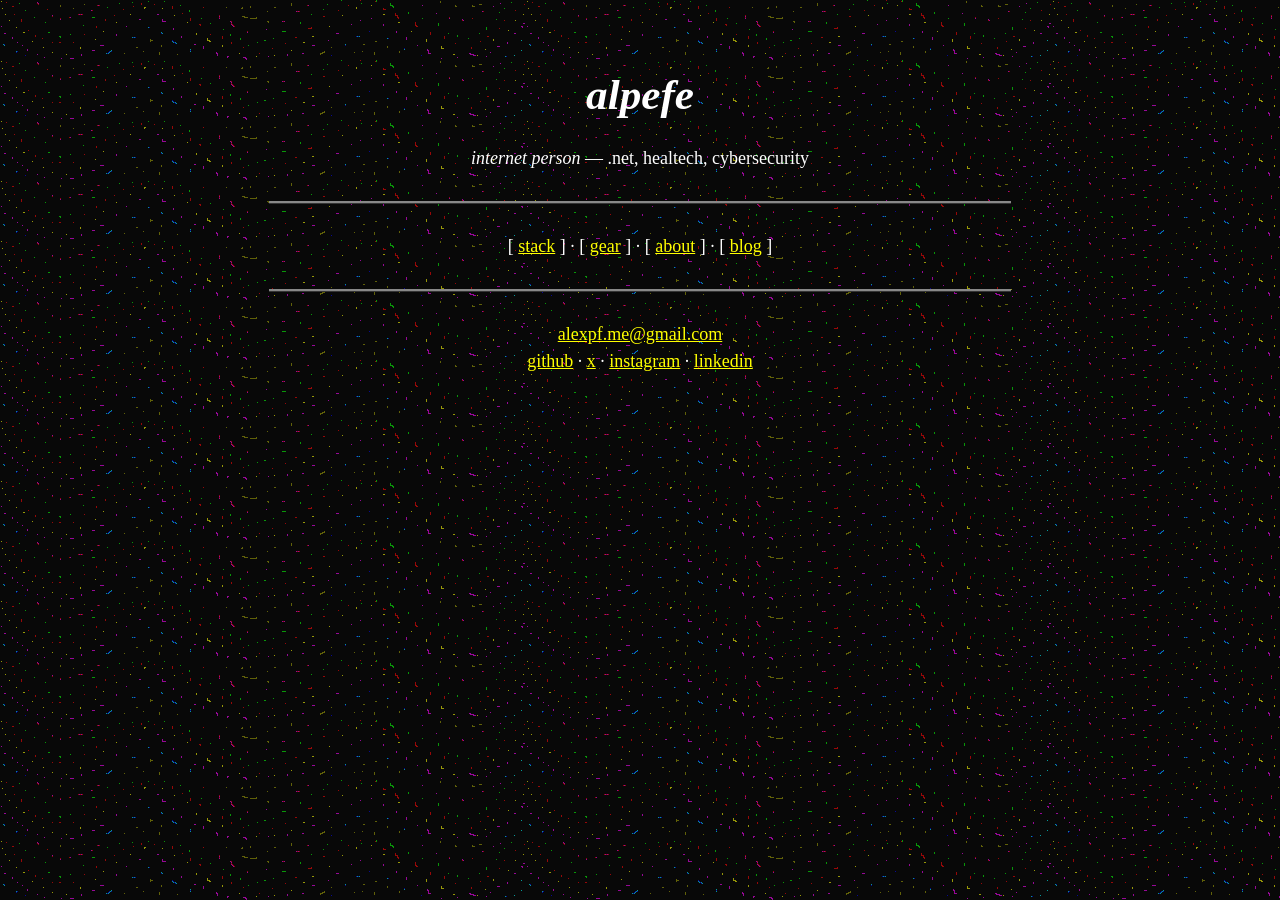
==== commit 71cdfa10: "feat: rediseño completo estilo homepage 1998 - Times, centrado, título en cursiva, hr en relieve, en" ====
--- a/index.html
+++ b/index.html
@@ -6,42 +6,41 @@
 <title>alpefe</title>
 <meta name="description" content=".net, healtech, cybersecurity. Stack, gear, about and a small blog.">
 <meta name="theme-color" content="#000000">
-<meta property="og:type" content="website">
-<meta property="og:title" content="alpefe — Internet Person">
-<meta property="og:description" content=".net, healtech, cybersecurity">
+<meta property="og:title" content="alpefe">
 <meta property="og:url" content="https://alpefe.me/">
 <link rel="canonical" href="https://alpefe.me/">
 <link rel="icon" type="image/gif" href="favicon.gif">
-<link rel="stylesheet" href="assets/site.css?v=10">
+<link rel="stylesheet" href="assets/site.css?v=11">
 </head>
 <body>
 
-<pre role="img" aria-label="alpefe" translate="no">  ██████    ██          ████████    ██████████  ██████████  ██████████
-██      ██  ██          ██      ██  ██          ██          ██        
-██████████  ██          ████████    ████████    ████████    ████████  
-██      ██  ██          ██          ██          ██          ██        
-██      ██  ██████████  ██          ██████████  ██          ██████████</pre>
-
-<h1>internet person</h1>
-<p>.net, healtech, cybersecurity.</p>
-
-<p>
-<a href="stack/">stack</a> //
-<a href="gear/">gear</a> //
-<a href="about/">about</a> //
-<a href="blog/">blog</a>
-</p>
+<header>
+<h1>alpefe</h1>
+<p><i>internet person</i> &mdash; .net, healtech, cybersecurity</p>
+</header>
 
 <hr>
 
+<nav>
 <p>
-mail: <a href="mailto:alexpf.me@gmail.com">alexpf.me@gmail.com</a><br>
-elsewhere:
-<a href="https://github.com/AlPeFe" rel="me">github</a> //
-<a href="https://x.com/alpefe_me" rel="me">x</a> //
-<a href="https://www.instagram.com/alpefe.exe" rel="me">instagram</a> //
+[ <a href="stack/">stack</a> ] &middot;
+[ <a href="gear/">gear</a> ] &middot;
+[ <a href="about/">about</a> ] &middot;
+[ <a href="blog/">blog</a> ]
+</p>
+</nav>
+
+<hr>
+
+<footer>
+<p>
+<a href="mailto:alexpf.me@gmail.com">alexpf.me@gmail.com</a><br>
+<a href="https://github.com/AlPeFe" rel="me">github</a> &middot;
+<a href="https://x.com/alpefe_me" rel="me">x</a> &middot;
+<a href="https://www.instagram.com/alpefe.exe" rel="me">instagram</a> &middot;
 <a href="https://www.linkedin.com/in/alex-p%C3%A9rez-ferreira-a790b0236/" rel="me">linkedin</a>
 </p>
+</footer>
 
 </body>
 </html>
--- a/assets/site.css
+++ b/assets/site.css
@@ -1,39 +1,26 @@
-/* alpefe.me — html plano.
-   Sin clases: sólo elementos. Fondo negro con confeti de los 90
-   (assets/confetti.gif). Sin JavaScript. */
-
-@font-face{
-  font-family:'DotGothic16';
-  src:url('fonts/dotgothic16-latin.woff2') format('woff2');
-  font-weight:400;font-style:normal;font-display:swap;
-}
+/* alpefe.me — homepage 1998.
+   Sin clases: sólo elementos. header y footer centrados, main en columna.
+   Fondo negro con confeti (assets/confetti.gif). Sin JavaScript. */
 
 html{background:#000 url('confetti.gif') repeat;color-scheme:dark}
 body{
-  max-width:42em;margin:0;padding:2.5em 1.5em 4em;
-  color:#d6d6e4;
-  font:16px/1.5 'DotGothic16',ui-monospace,'Courier New',monospace;
+  margin:0;padding:3em 1.2em 4em;
+  color:#fff;
+  font:18px/1.5 'Times New Roman',Times,serif;
 }
 
-a{color:#3ce8ff}
-a:visited{color:#ff58c8}
-a:hover{background:#3ce8ff;color:#000;text-decoration:none}
-:focus-visible{outline:2px dashed #e8d84a;outline-offset:2px}
-::selection{background:#e8d84a;color:#000}
+header,nav,footer{text-align:center}
+main{max-width:34em;margin:0 auto}
 
-h1,h2{font-weight:400;color:#e8d84a;margin:1.6em 0 .4em}
-h1{font-size:1.6em;margin-top:0}
-h2{font-size:1em;text-transform:uppercase;letter-spacing:.15em}
-h2::before{content:'» '}
-hr{border:0;border-top:1px dashed #44445a;margin:2em 0}
-small,time{color:#8a8aa0}
-small{font-size:.9em}
+h1{font-size:2.4em;font-style:italic;margin:.2em 0}
+h2{font-size:1.3em;margin:1.5em 0 .4em}
+hr{width:60%;border:0;border-top:3px ridge #888;margin:1.6em auto}
 
-pre{color:#e8d84a;font:inherit;font-size:.55em;line-height:1;overflow-x:auto;margin:0 0 1.2em}
+a{color:#ff0}
+a:visited{color:#f80}
+a:hover{color:#000;background:#ff0}
+:focus-visible{outline:2px dotted #ff0;outline-offset:2px}
 
-ul{padding-left:1.4em}
-li{margin:.2em 0}
-
-dl{display:grid;grid-template-columns:max-content 1fr;gap:.3em 1.5em}
-dt{color:#3ce8ff}
-dd{margin:0}
+small,time{color:#aaa}
+dt{font-weight:bold;margin-top:.5em}
+dd{margin-left:2em}
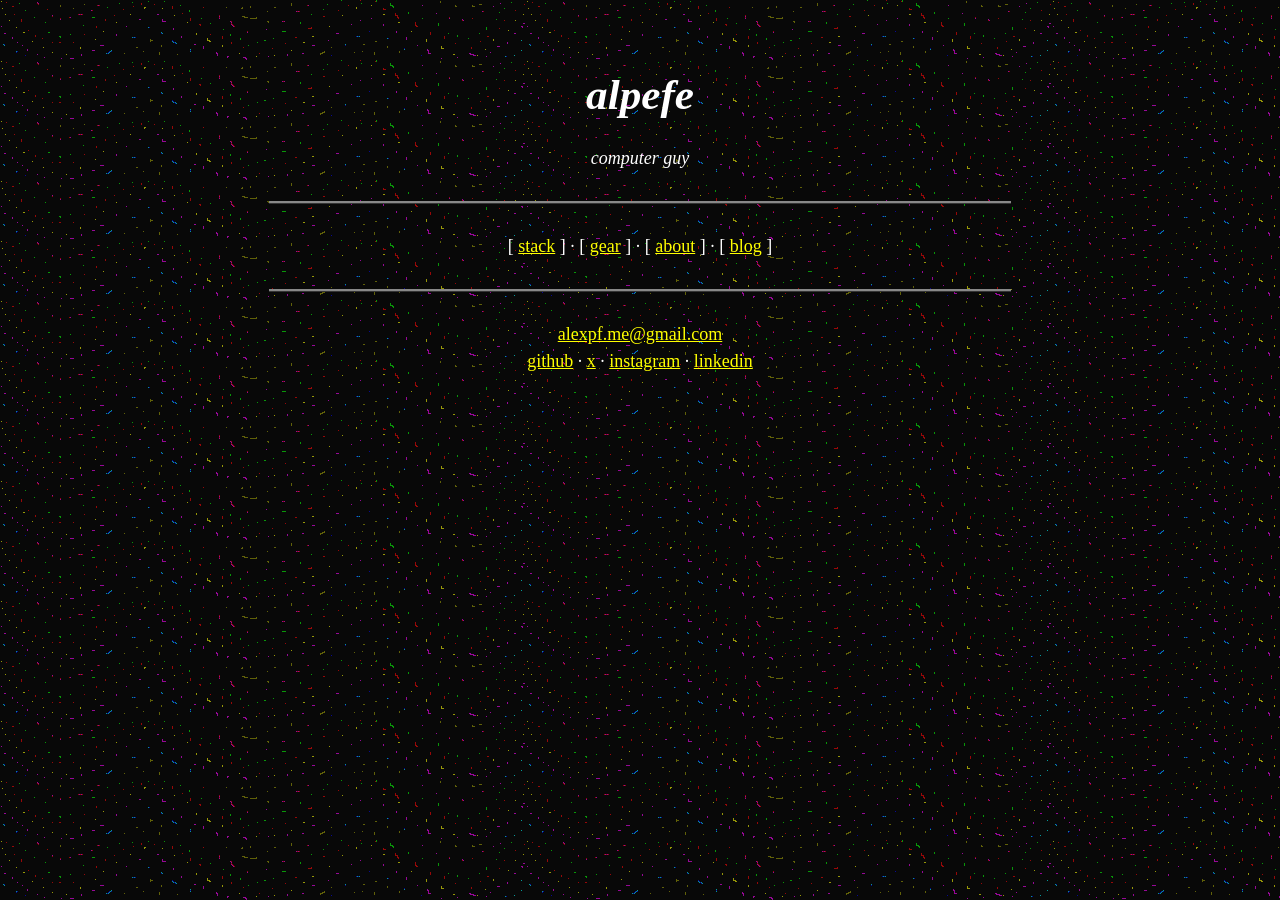
==== commit e977f373: "copy: lema de la portada a computer guy" ====
--- a/index.html
+++ b/index.html
@@ -4,7 +4,7 @@
 <meta charset="utf-8">
 <meta name="viewport" content="width=device-width, initial-scale=1">
 <title>alpefe</title>
-<meta name="description" content=".net, healtech, cybersecurity. Stack, gear, about and a small blog.">
+<meta name="description" content="computer guy. Stack, gear, about and a small blog.">
 <meta name="theme-color" content="#000000">
 <meta property="og:title" content="alpefe">
 <meta property="og:url" content="https://alpefe.me/">
@@ -16,7 +16,7 @@
 
 <header>
 <h1>alpefe</h1>
-<p><i>internet person</i> &mdash; .net, healtech, cybersecurity</p>
+<p><i>computer guy</i></p>
 </header>
 
 <hr>
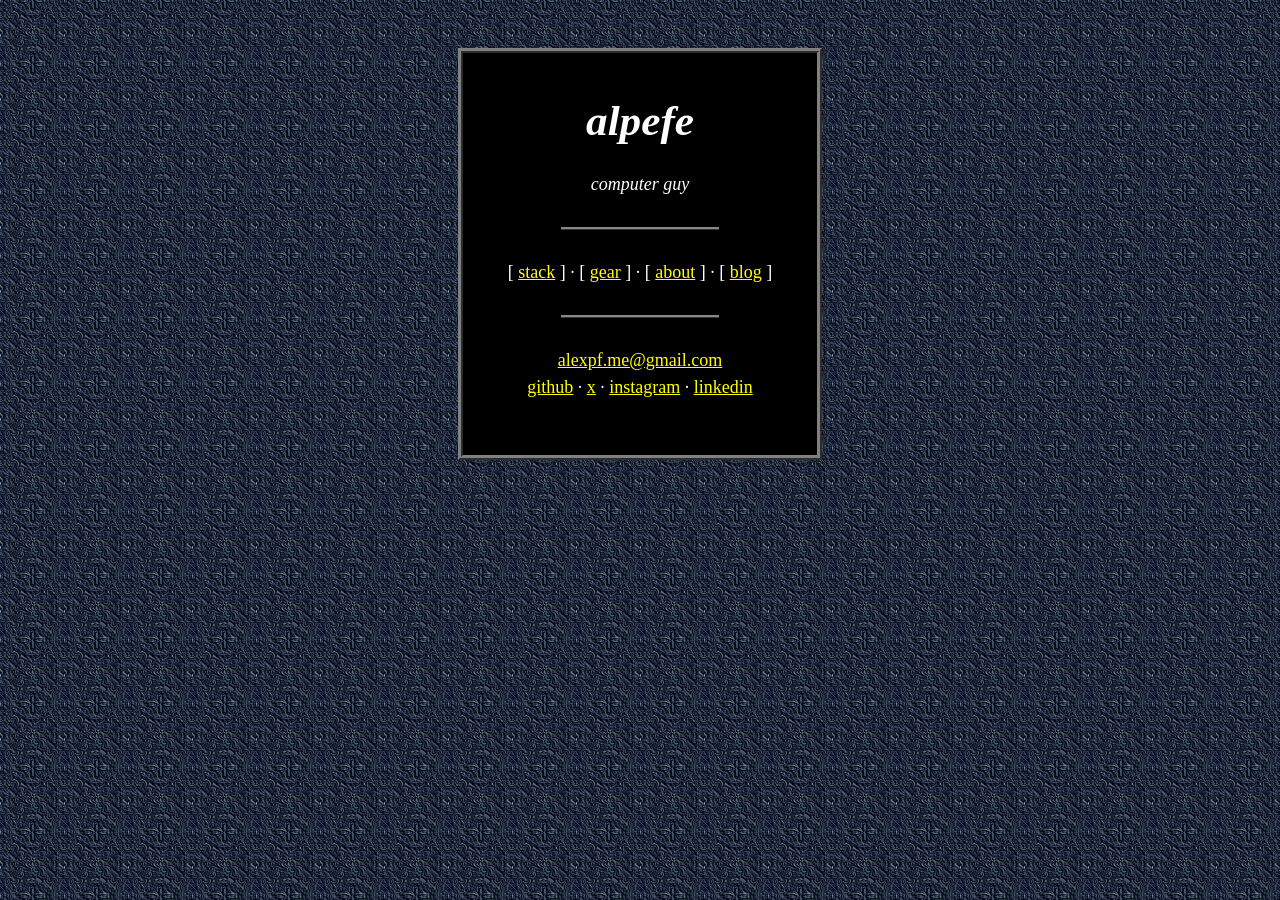
==== commit 4797ba0c: "feat: contenido dentro de un marco en relieve sobre fondo azul de cuadrícula - body es una caja negr" ====
--- a/index.html
+++ b/index.html
@@ -10,7 +10,7 @@
 <meta property="og:url" content="https://alpefe.me/">
 <link rel="canonical" href="https://alpefe.me/">
 <link rel="icon" type="image/gif" href="favicon.gif">
-<link rel="stylesheet" href="assets/site.css?v=11">
+<link rel="stylesheet" href="assets/site.css?v=12">
 </head>
 <body>
 
--- a/assets/site.css
+++ b/assets/site.css
@@ -1,10 +1,13 @@
 /* alpefe.me — homepage 1998.
-   Sin clases: sólo elementos. header y footer centrados, main en columna.
-   Fondo negro con confeti (assets/confetti.gif). Sin JavaScript. */
+   Sin clases: sólo elementos. Todo el contenido va en una caja negra con
+   marco en relieve (body), ajustada al contenido y centrada sobre la
+   baldosa azul (assets/gryd005.jpg). Sin JavaScript. */
 
-html{background:#000 url('confetti.gif') repeat;color-scheme:dark}
+html{background:#0b1430 url('gryd005.jpg') repeat;color-scheme:dark;padding:3em 1em}
 body{
-  margin:0;padding:3em 1.2em 4em;
+  width:fit-content;max-width:36em;margin:0 auto;
+  padding:1.5em 2.5em 2em;
+  background:#000;border:5px ridge grey;
   color:#fff;
   font:18px/1.5 'Times New Roman',Times,serif;
 }
@@ -24,3 +27,8 @@
 small,time{color:#aaa}
 dt{font-weight:bold;margin-top:.5em}
 dd{margin-left:2em}
+
+@media (max-width:500px){
+  html{padding:1em .6em}
+  body{padding:1em 1.2em 1.5em}
+}
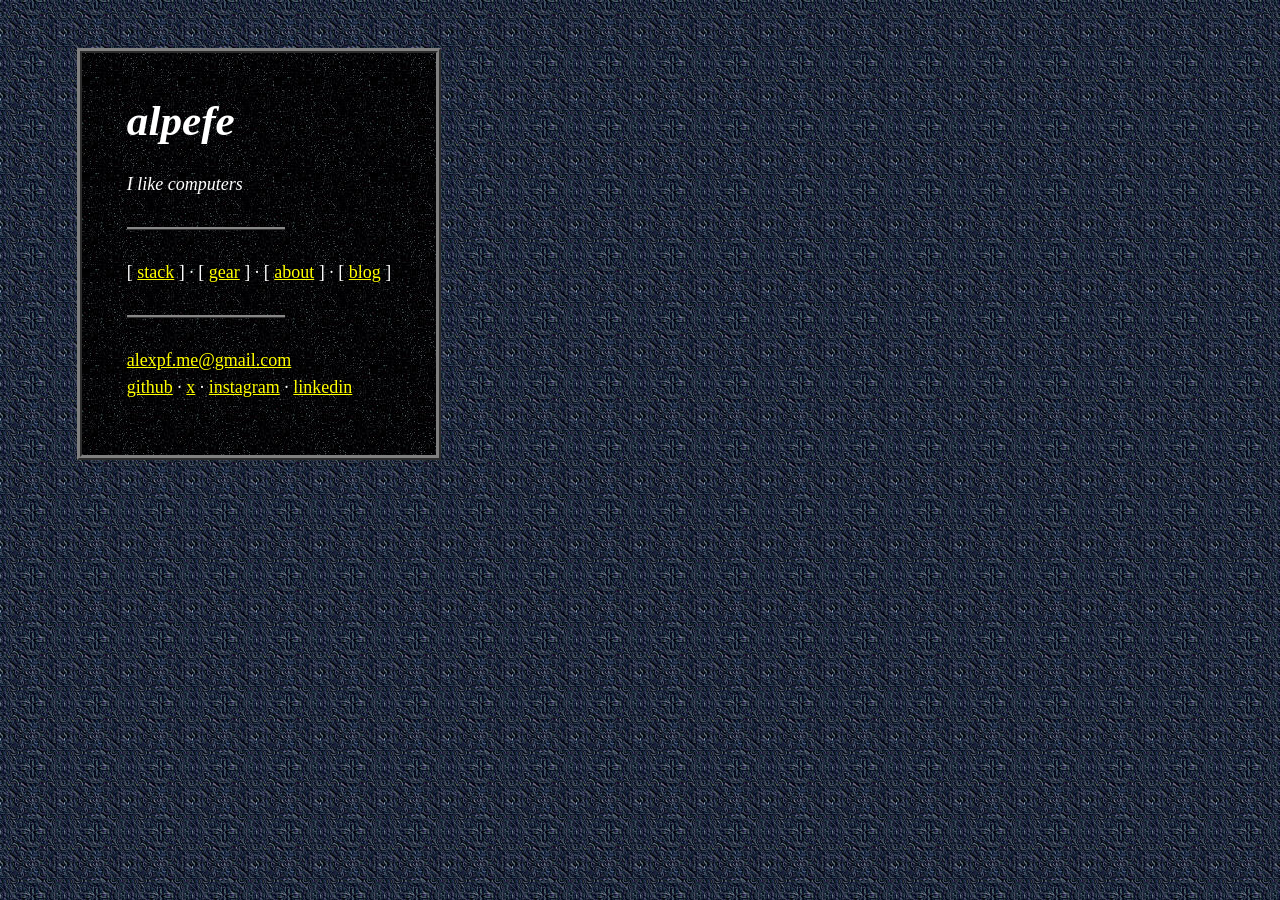
==== commit fbd2254f: "feat: caja a la izquierda con fondo propio y lema I like computers - Caja y texto alineados a la izq" ====
--- a/index.html
+++ b/index.html
@@ -4,19 +4,19 @@
 <meta charset="utf-8">
 <meta name="viewport" content="width=device-width, initial-scale=1">
 <title>alpefe</title>
-<meta name="description" content="computer guy. Stack, gear, about and a small blog.">
+<meta name="description" content="I like computers. Stack, gear, about and a small blog.">
 <meta name="theme-color" content="#000000">
 <meta property="og:title" content="alpefe">
 <meta property="og:url" content="https://alpefe.me/">
 <link rel="canonical" href="https://alpefe.me/">
 <link rel="icon" type="image/gif" href="favicon.gif">
-<link rel="stylesheet" href="assets/site.css?v=12">
+<link rel="stylesheet" href="assets/site.css?v=13">
 </head>
 <body>
 
 <header>
 <h1>alpefe</h1>
-<p><i>computer guy</i></p>
+<p><i>I like computers</i></p>
 </header>
 
 <hr>
--- a/assets/site.css
+++ b/assets/site.css
@@ -1,23 +1,23 @@
 /* alpefe.me — homepage 1998.
-   Sin clases: sólo elementos. Todo el contenido va en una caja negra con
-   marco en relieve (body), ajustada al contenido y centrada sobre la
-   baldosa azul (assets/gryd005.jpg). Sin JavaScript. */
+   Sin clases: sólo elementos. Todo el contenido va en una caja con marco
+   en relieve (body), ajustada al contenido y pegada a la izquierda, con su
+   propia baldosa (gryd014.jpg) sobre la baldosa azul (gryd005.jpg).
+   Sin JavaScript. */
 
-html{background:#0b1430 url('gryd005.jpg') repeat;color-scheme:dark;padding:3em 1em}
+html{background:#0b1430 url('gryd005.jpg') repeat;color-scheme:dark;padding:3em 1em 3em 6vw}
 body{
-  width:fit-content;max-width:36em;margin:0 auto;
+  width:fit-content;max-width:36em;margin:0;
   padding:1.5em 2.5em 2em;
-  background:#000;border:5px ridge grey;
+  background:#000 url('gryd014.jpg') repeat;border:5px ridge grey;
   color:#fff;
   font:18px/1.5 'Times New Roman',Times,serif;
 }
 
-header,nav,footer{text-align:center}
-main{max-width:34em;margin:0 auto}
+main{max-width:34em}
 
 h1{font-size:2.4em;font-style:italic;margin:.2em 0}
 h2{font-size:1.3em;margin:1.5em 0 .4em}
-hr{width:60%;border:0;border-top:3px ridge #888;margin:1.6em auto}
+hr{width:60%;border:0;border-top:3px ridge #888;margin:1.6em 0}
 
 a{color:#ff0}
 a:visited{color:#f80}
